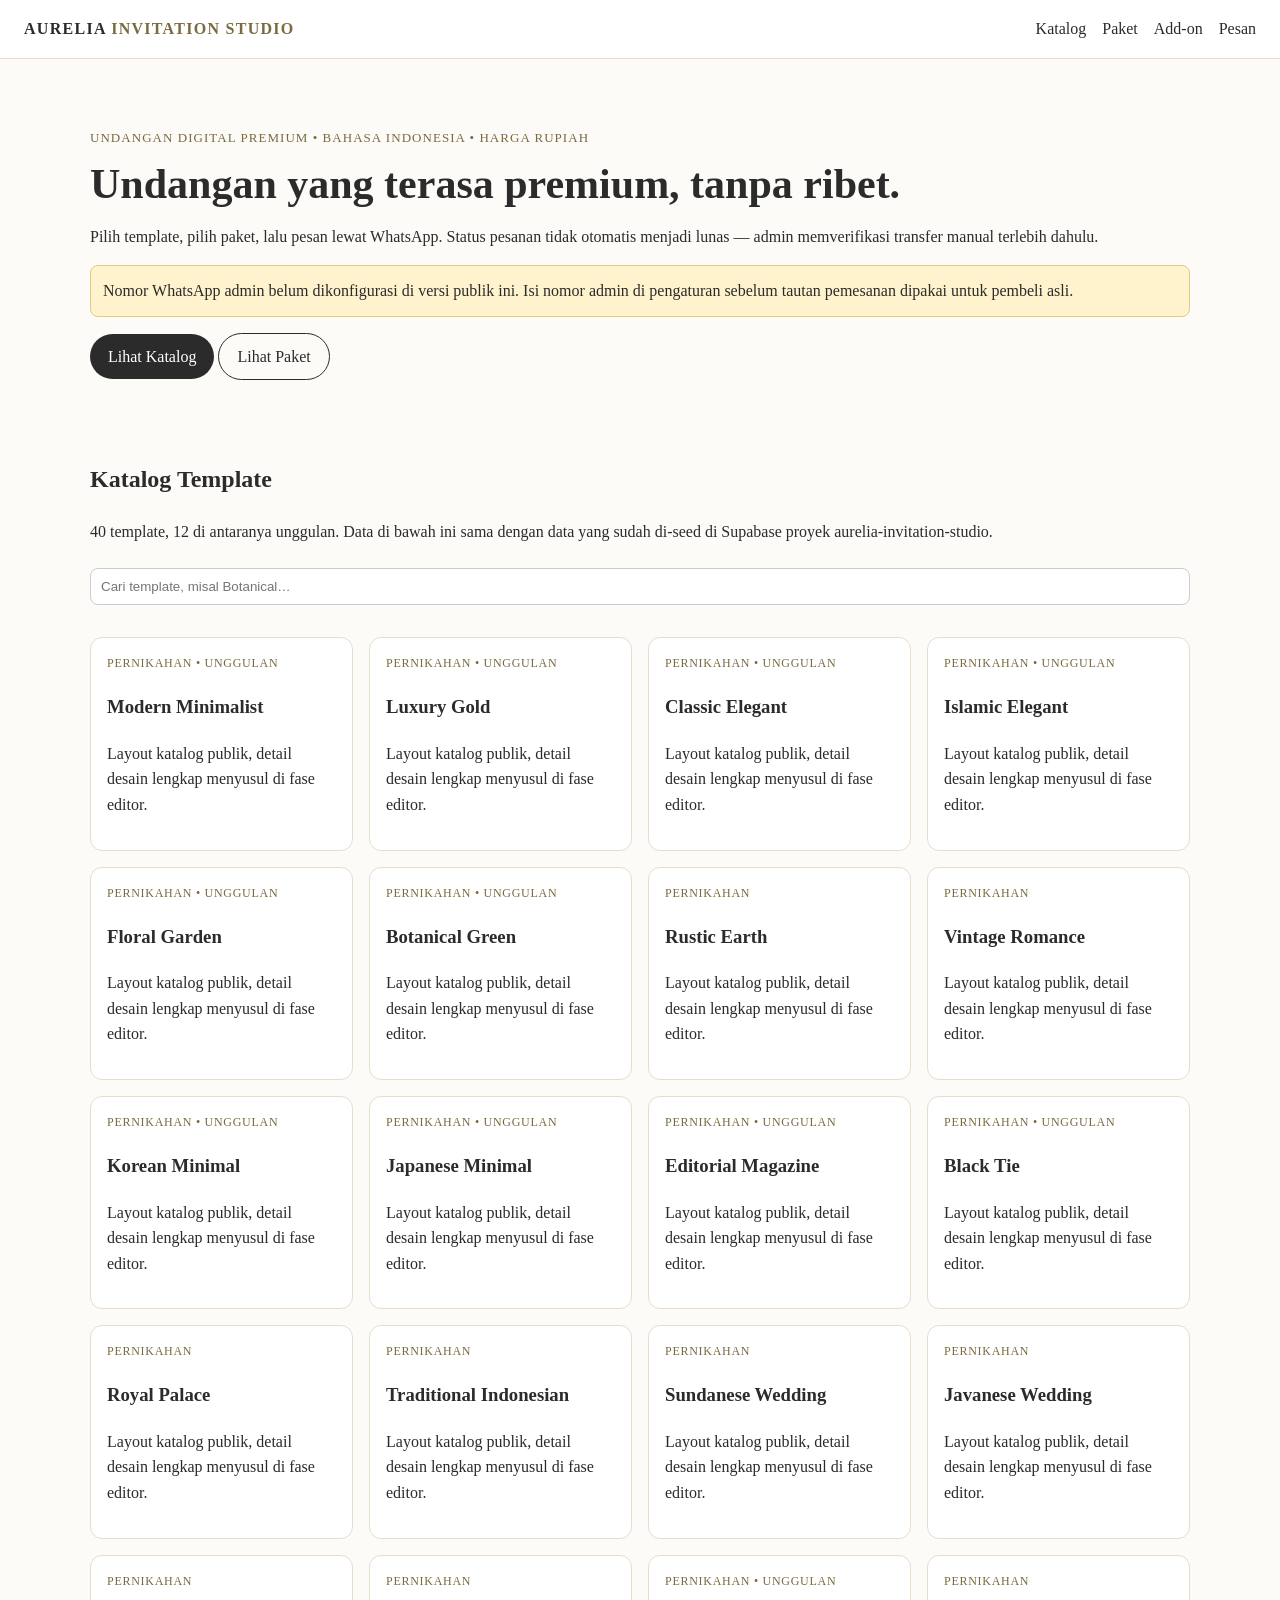
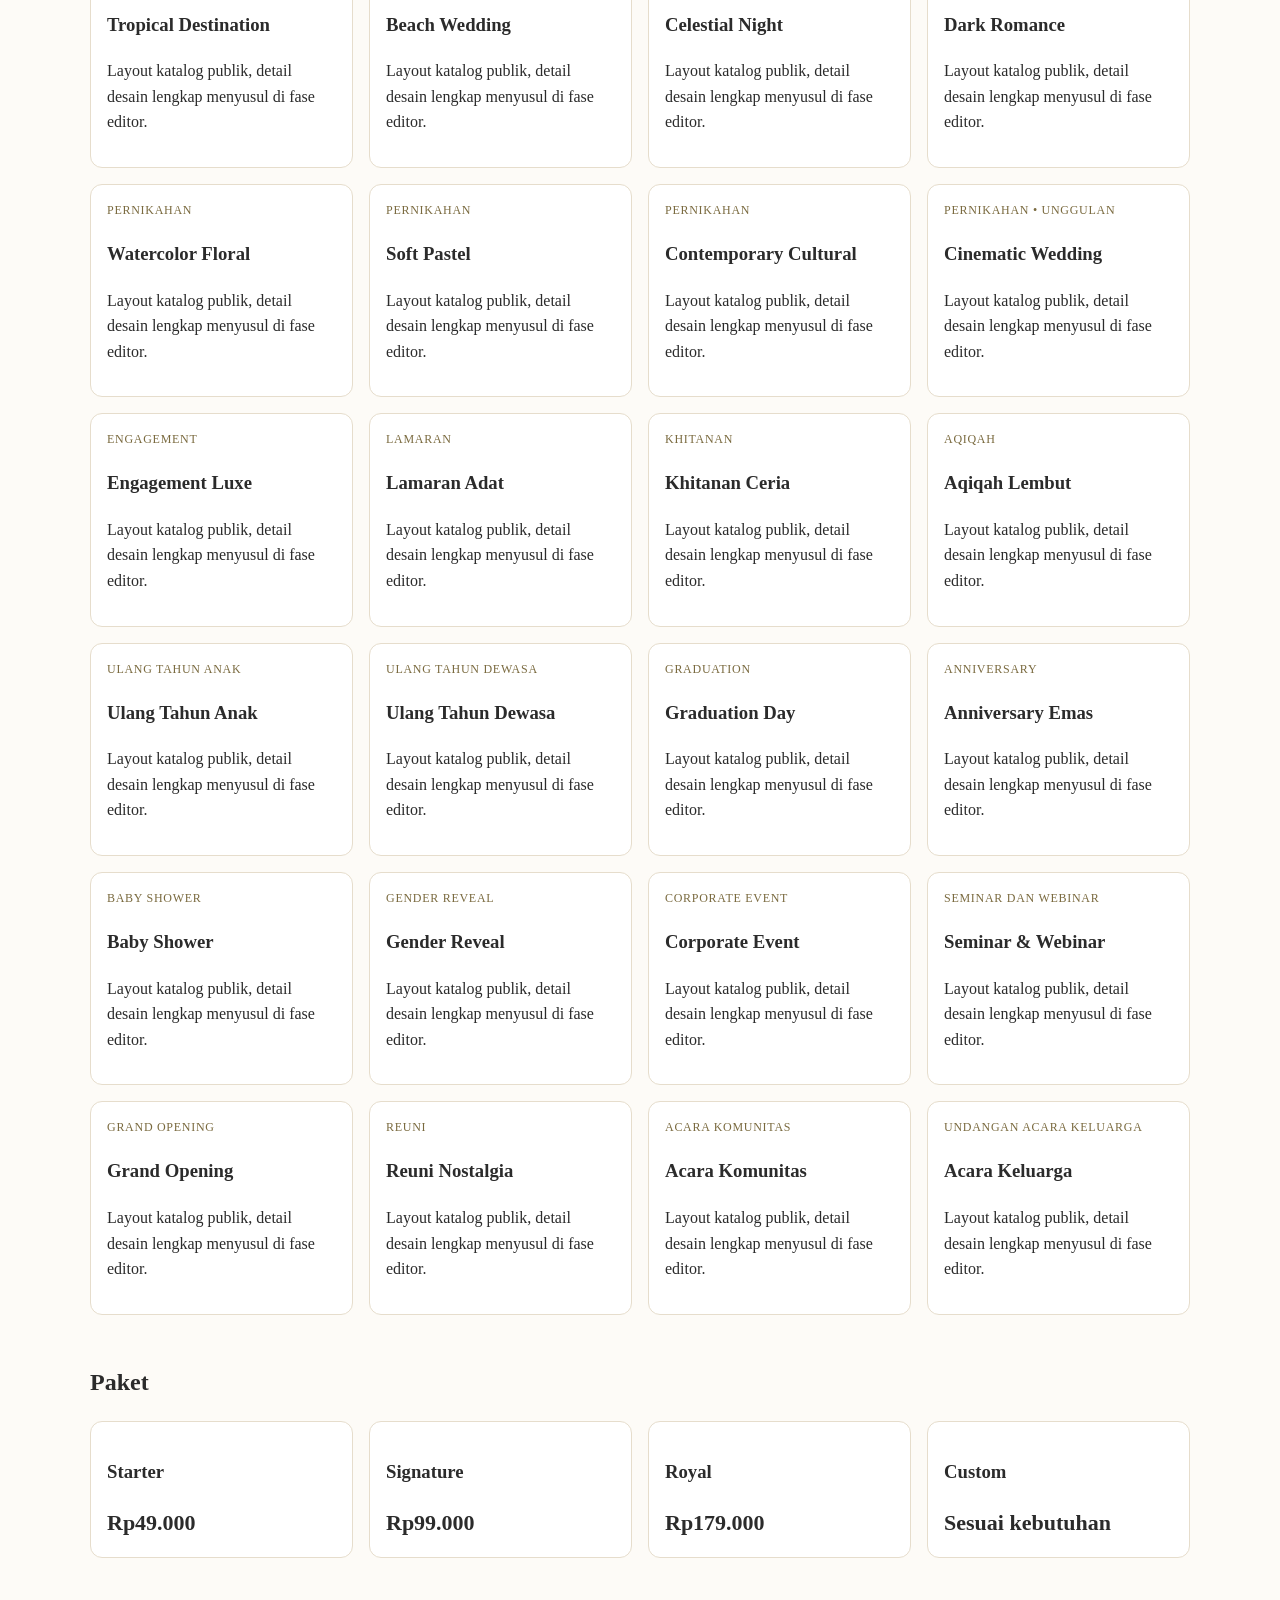
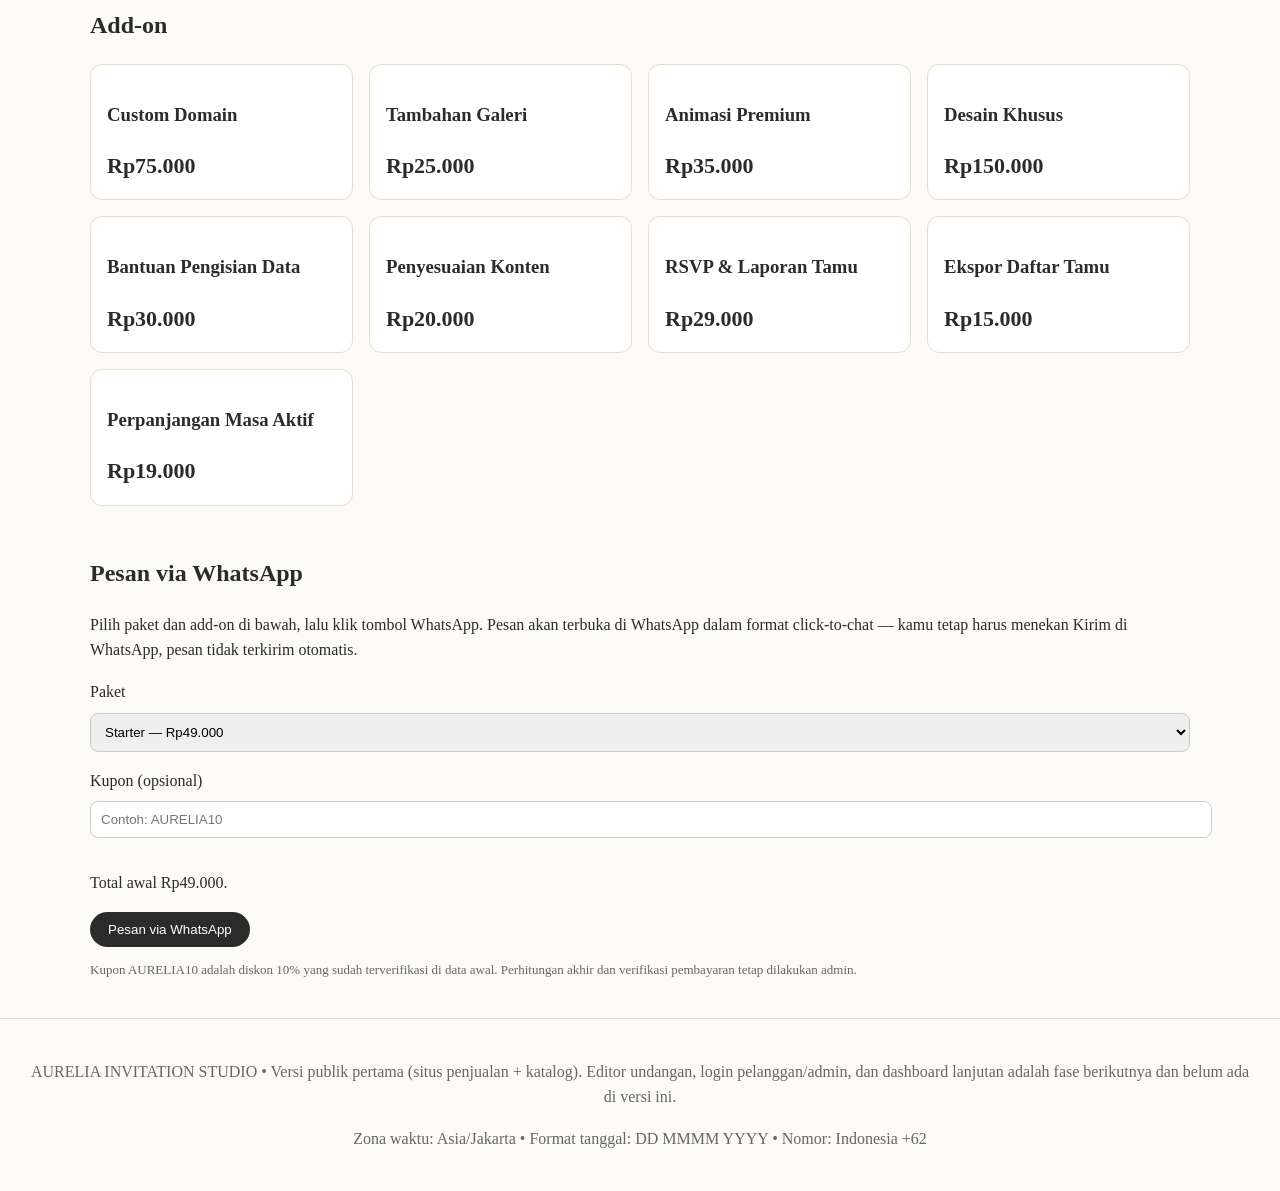
==== index.html @ 6c03f1a8 "Situs publik AURELIA versi pertama" ====
<!doctype html>
<html lang="id">
<head>
<meta charset="utf-8">
<meta name="viewport" content="width=device-width,initial-scale=1">
<title>AURELIA INVITATION STUDIO — Undangan Digital Premium</title>
<meta name="description" content="AURELIA INVITATION STUDIO: katalog template undangan digital premium, paket, add-on, dan pemesanan via WhatsApp.">
<link rel="stylesheet" href="styles.css">
</head>
<body>
<header class="top">
  <div class="brand">AURELIA <span>INVITATION STUDIO</span></div>
  <nav><a href="#katalog">Katalog</a><a href="#paket">Paket</a><a href="#addon">Add-on</a><a href="#pesan">Pesan</a></nav>
</header>
<main>
  <section class="hero">
    <p class="eyebrow">Undangan digital premium • Bahasa Indonesia • Harga Rupiah</p>
    <h1>Undangan yang terasa premium, tanpa ribet.</h1>
    <p>Pilih template, pilih paket, lalu pesan lewat WhatsApp. Status pesanan tidak otomatis menjadi lunas — admin memverifikasi transfer manual terlebih dahulu.</p>
    <p id="wa-note" class="note">Nomor WhatsApp admin belum dikonfigurasi di versi publik ini. Isi nomor admin di pengaturan sebelum tautan pemesanan dipakai untuk pembeli asli.</p>
    <a class="btn" href="#katalog">Lihat Katalog</a>
    <a class="btn secondary" href="#paket">Lihat Paket</a>
  </section>

  <section id="katalog">
    <h2>Katalog Template</h2>
    <p>40 template, 12 di antaranya unggulan. Data di bawah ini sama dengan data yang sudah di-seed di Supabase proyek aurelia-invitation-studio.</p>
    <input id="search" type="search" placeholder="Cari template, misal Botanical…" aria-label="Cari template">
    <div id="templates" class="grid"></div>
  </section>

  <section id="paket">
    <h2>Paket</h2>
    <div id="packages" class="grid"></div>
  </section>

  <section id="addon">
    <h2>Add-on</h2>
    <div id="addons" class="grid"></div>
  </section>

  <section id="pesan">
    <h2>Pesan via WhatsApp</h2>
    <p>Pilih paket dan add-on di bawah, lalu klik tombol WhatsApp. Pesan akan terbuka di WhatsApp dalam format click-to-chat — kamu tetap harus menekan Kirim di WhatsApp, pesan tidak terkirim otomatis.</p>
    <label>Paket
      <select id="order-package"></select>
    </label>
    <label>Kupon (opsional)
      <input id="order-coupon" type="text" placeholder="Contoh: AURELIA10">
    </label>
    <p id="order-total"></p>
    <button id="order-btn" class="btn" type="button">Pesan via WhatsApp</button>
    <p class="small">Kupon AURELIA10 adalah diskon 10% yang sudah terverifikasi di data awal. Perhitungan akhir dan verifikasi pembayaran tetap dilakukan admin.</p>
  </section>
</main>
<footer>
  <p>AURELIA INVITATION STUDIO • Versi publik pertama (situs penjualan + katalog). Editor undangan, login pelanggan/admin, dan dashboard lanjutan adalah fase berikutnya dan belum ada di versi ini.</p>
  <p>Zona waktu: Asia/Jakarta • Format tanggal: DD MMMM YYYY • Nomor: Indonesia +62</p>
</footer>
<script src="app.js"></script>
</body>
</html>
---- styles.css ----
body{font-family:Georgia,serif;background:#fdfbf7;color:#2b2b2b;margin:0;line-height:1.6}
.top{display:flex;justify-content:space-between;align-items:center;padding:16px 24px;border-bottom:1px solid #e6ddcc;background:#fff}
.brand{font-weight:bold;letter-spacing:.08em}.brand span{color:#7a6a3f}
nav a{margin-left:16px;color:#2b2b2b;text-decoration:none}
main{max-width:1100px;margin:0 auto;padding:24px}
.hero{padding:32px 0}.eyebrow{color:#7a6a3f;text-transform:uppercase;letter-spacing:.08em;font-size:13px}
h1{font-size:42px;line-height:1.1;margin:8px 0}h2{margin-top:48px}
.btn{display:inline-block;background:#2b2b2b;color:#fff;padding:10px 18px;border-radius:999px;text-decoration:none;border:0;cursor:pointer}
.btn.secondary{background:transparent;color:#2b2b2b;border:1px solid #2b2b2b}
.note{background:#fff3cd;border:1px solid #e6c87a;padding:12px;border-radius:8px}
.grid{display:grid;grid-template-columns:repeat(auto-fill,minmax(240px,1fr));gap:16px;margin-top:16px}
.card{background:#fff;border:1px solid #e6ddcc;border-radius:12px;padding:16px}
.card .tag{font-size:12px;color:#7a6a3f;text-transform:uppercase;letter-spacing:.06em}
.price{font-size:22px;font-weight:bold}input,select{width:100%;padding:10px;margin:8px 0 16px;border:1px solid #ccc;border-radius:8px}
.small{font-size:13px;color:#666}footer{border-top:1px solid #e6ddcc;padding:24px;text-align:center;color:#666}
@media(max-width:600px){h1{font-size:32px}.top{flex-direction:column;gap:8px}}
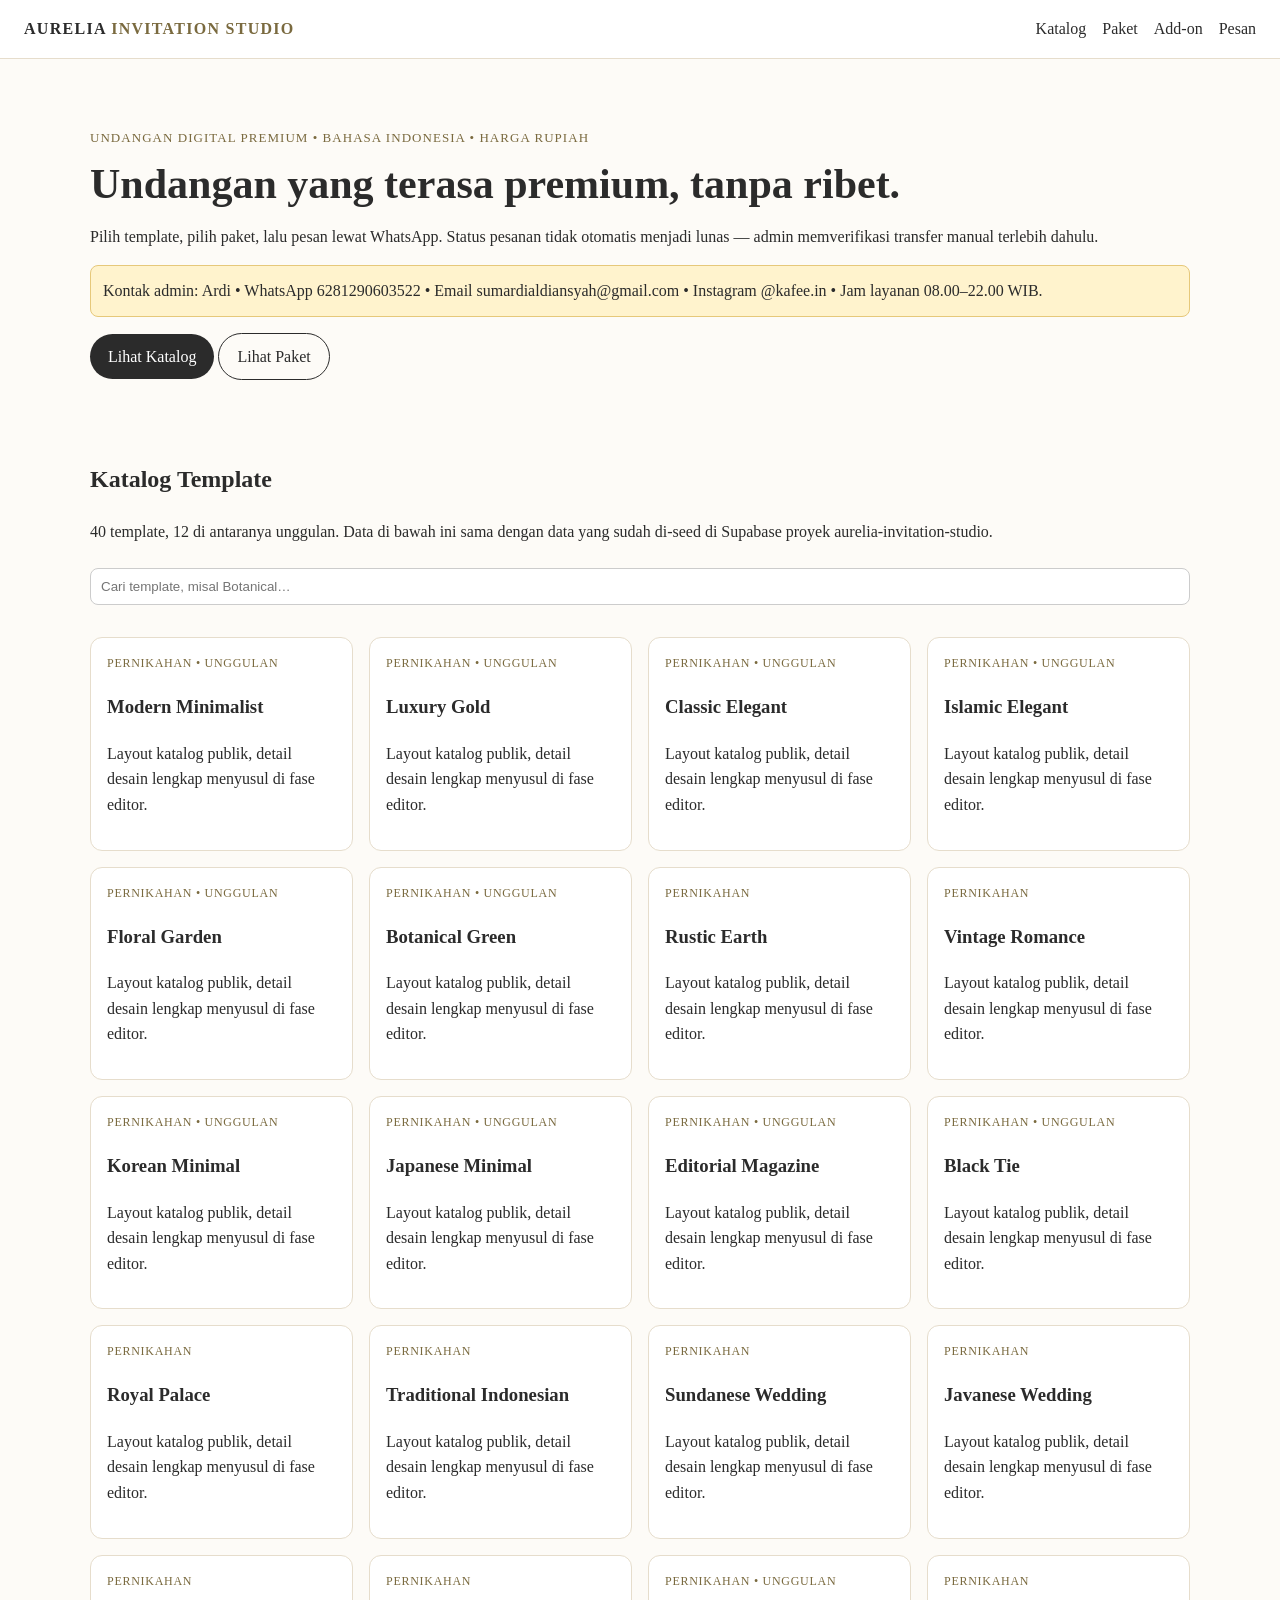
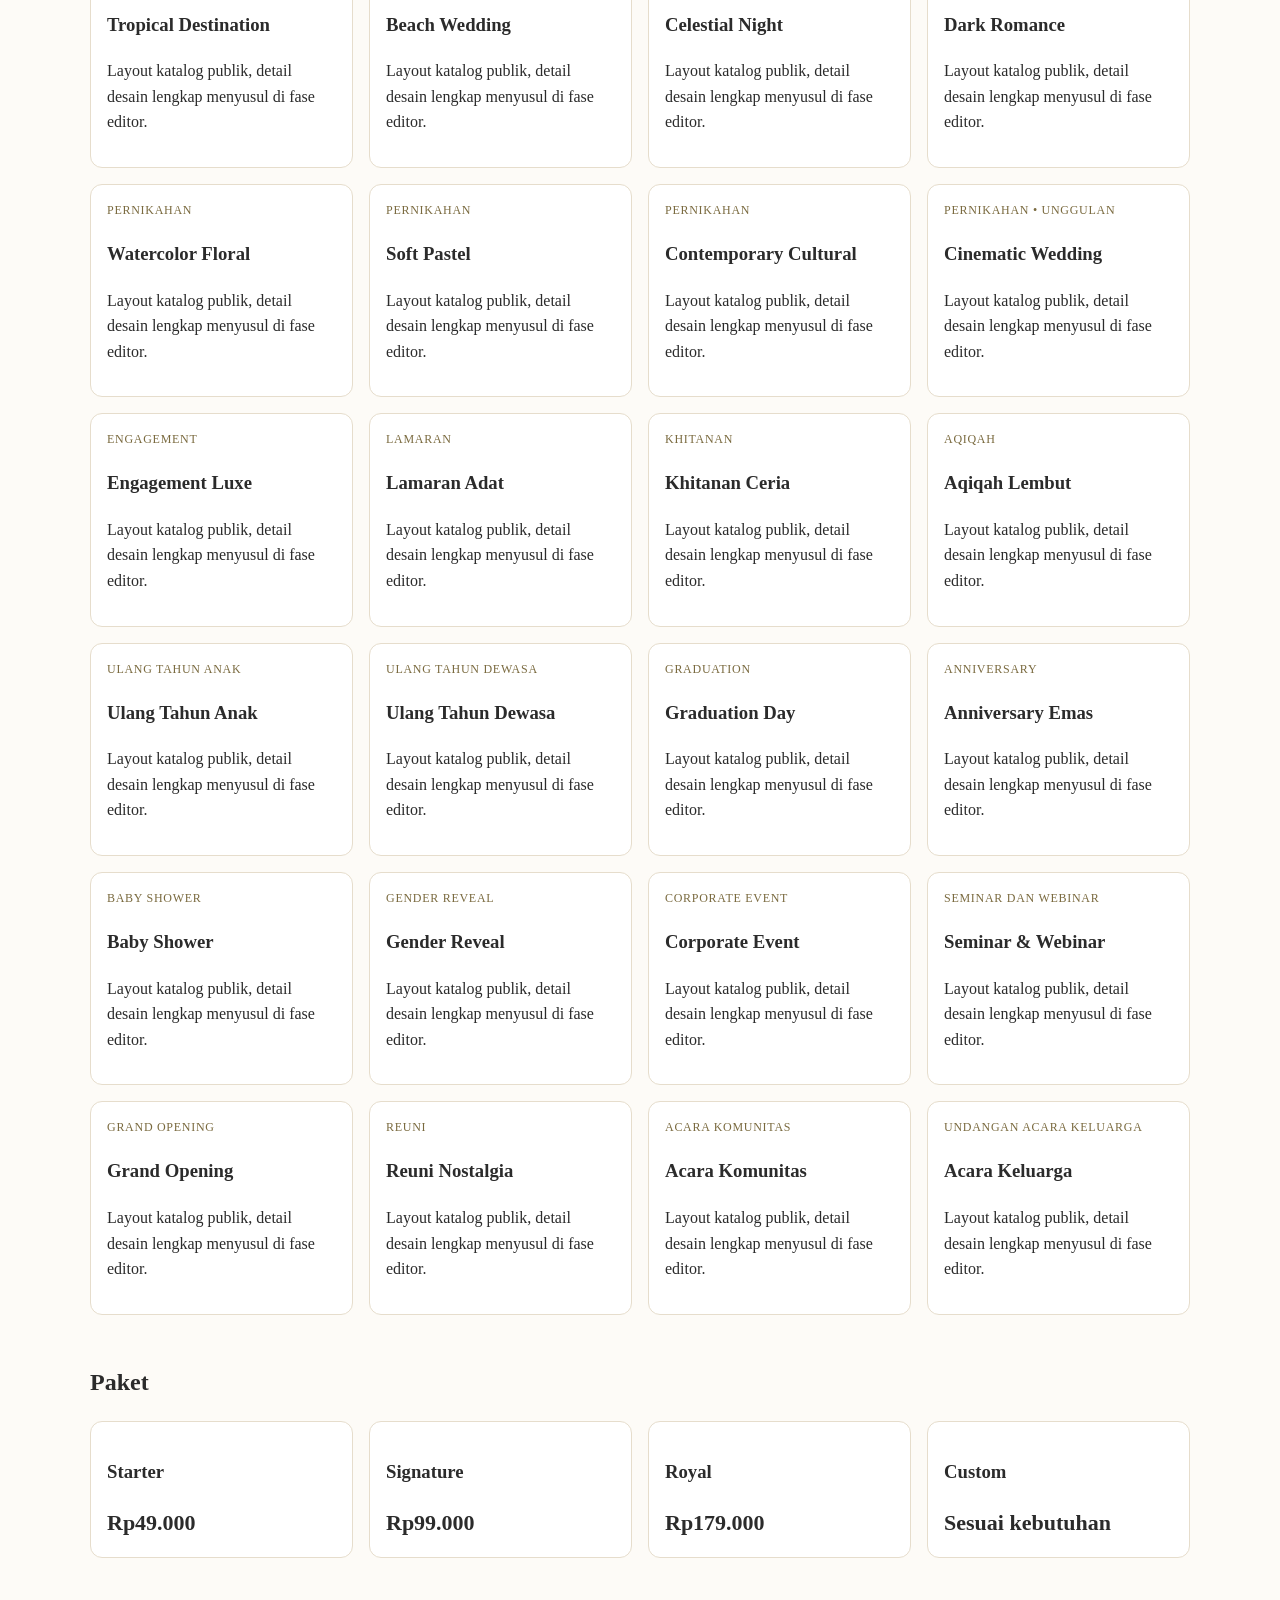
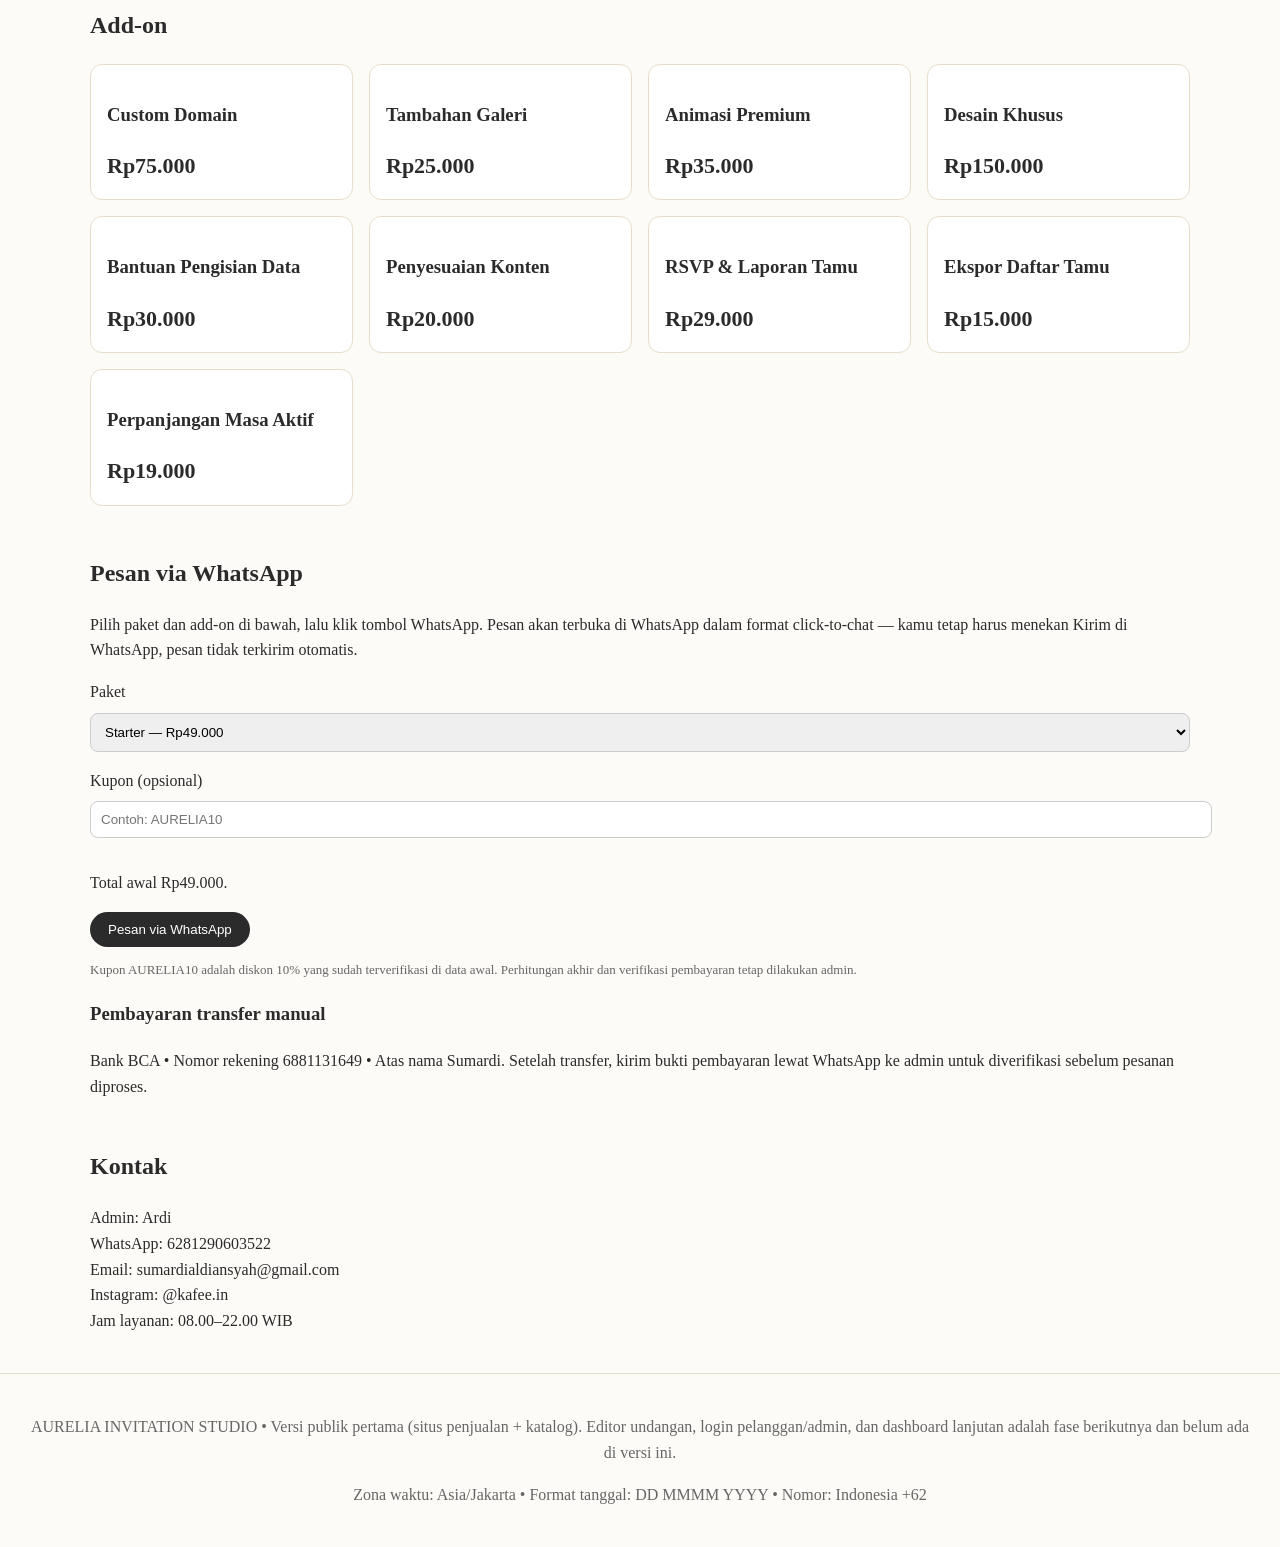
==== commit 2bb7bc46: "Update data kontak admin dan pembayaran transfer manual" ====
--- a/index.html
+++ b/index.html
@@ -17,7 +17,7 @@
     <p class="eyebrow">Undangan digital premium • Bahasa Indonesia • Harga Rupiah</p>
     <h1>Undangan yang terasa premium, tanpa ribet.</h1>
     <p>Pilih template, pilih paket, lalu pesan lewat WhatsApp. Status pesanan tidak otomatis menjadi lunas — admin memverifikasi transfer manual terlebih dahulu.</p>
-    <p id="wa-note" class="note">Nomor WhatsApp admin belum dikonfigurasi di versi publik ini. Isi nomor admin di pengaturan sebelum tautan pemesanan dipakai untuk pembeli asli.</p>
+    <p id="wa-note" class="note">Kontak admin: Ardi • WhatsApp 6281290603522 • Email sumardialdiansyah@gmail.com • Instagram @kafee.in • Jam layanan 08.00–22.00 WIB.</p>
     <a class="btn" href="#katalog">Lihat Katalog</a>
     <a class="btn secondary" href="#paket">Lihat Paket</a>
   </section>
@@ -51,6 +51,17 @@
     <p id="order-total"></p>
     <button id="order-btn" class="btn" type="button">Pesan via WhatsApp</button>
     <p class="small">Kupon AURELIA10 adalah diskon 10% yang sudah terverifikasi di data awal. Perhitungan akhir dan verifikasi pembayaran tetap dilakukan admin.</p>
+    <h3>Pembayaran transfer manual</h3>
+    <p>Bank BCA • Nomor rekening 6881131649 • Atas nama Sumardi. Setelah transfer, kirim bukti pembayaran lewat WhatsApp ke admin untuk diverifikasi sebelum pesanan diproses.</p>
+  </section>
+
+  <section id="kontak">
+    <h2>Kontak</h2>
+    <p>Admin: Ardi<br>
+    WhatsApp: 6281290603522<br>
+    Email: sumardialdiansyah@gmail.com<br>
+    Instagram: @kafee.in<br>
+    Jam layanan: 08.00–22.00 WIB</p>
   </section>
 </main>
 <footer>
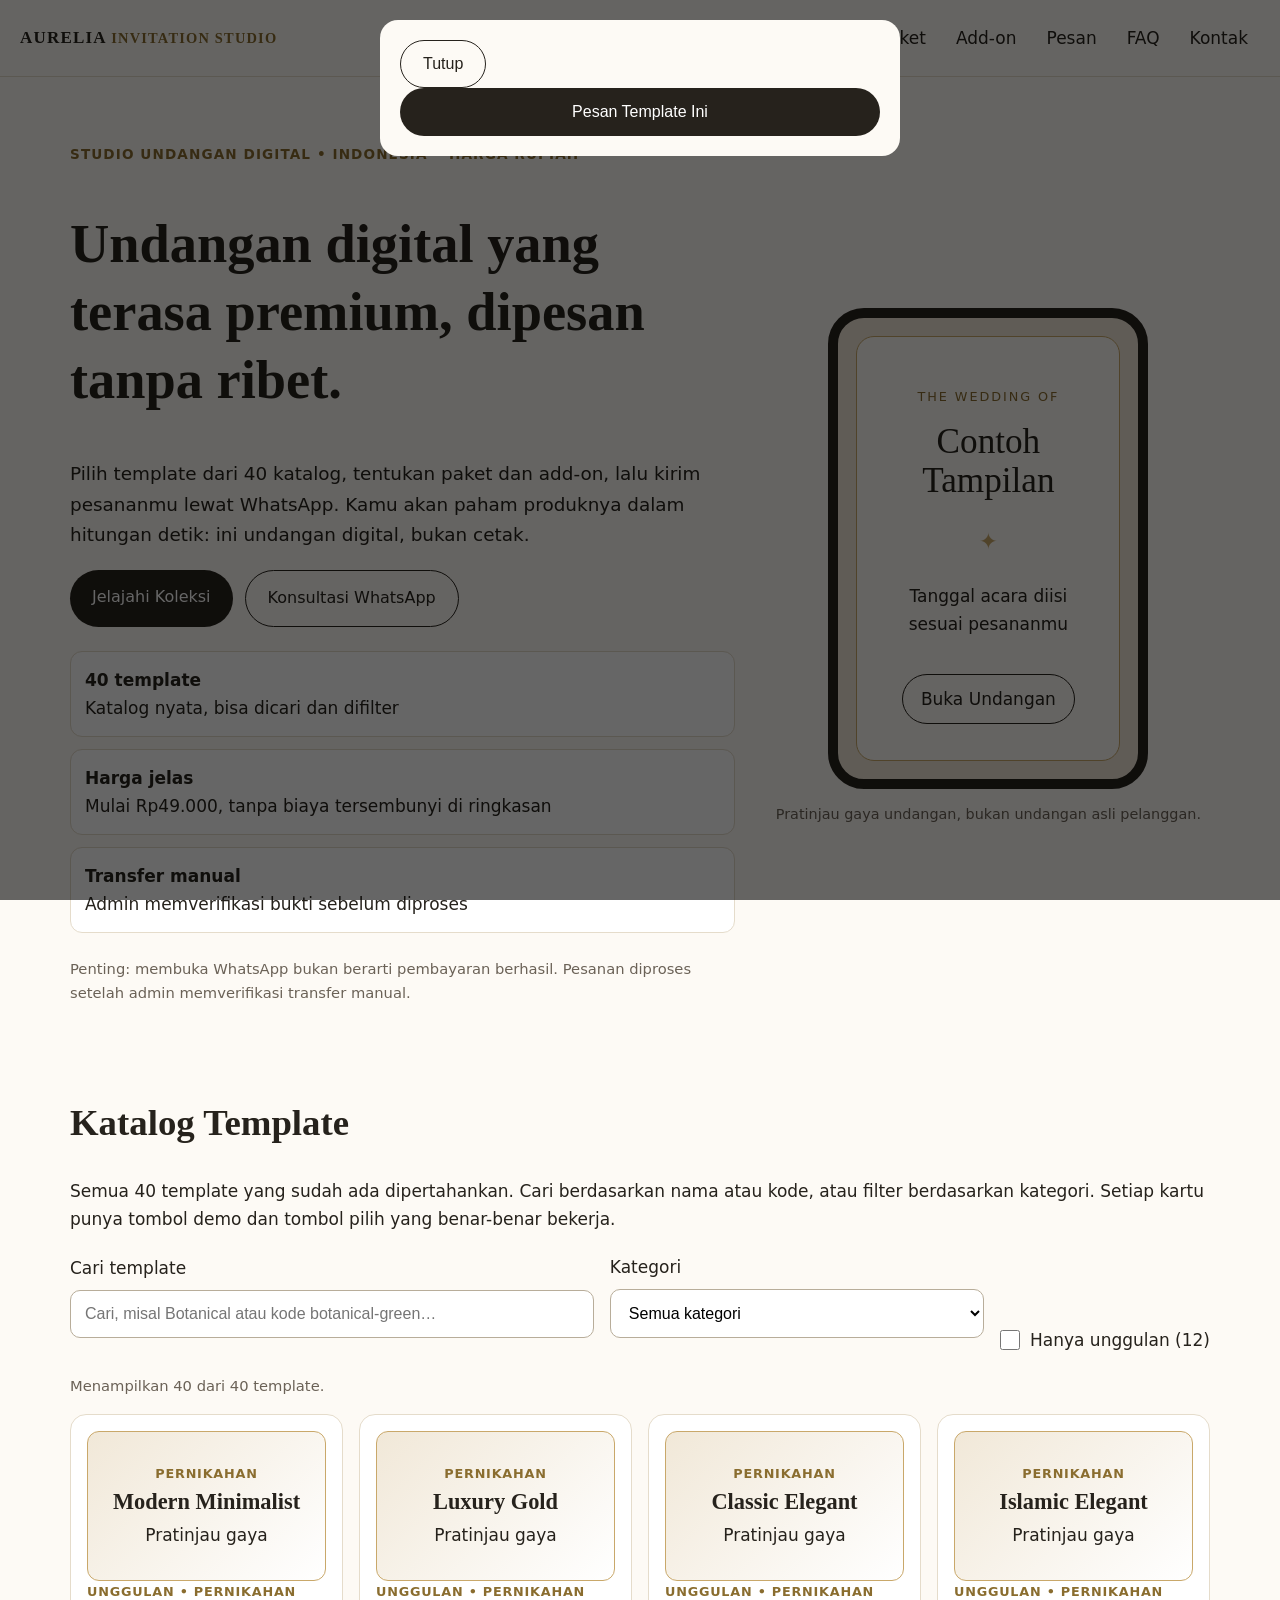
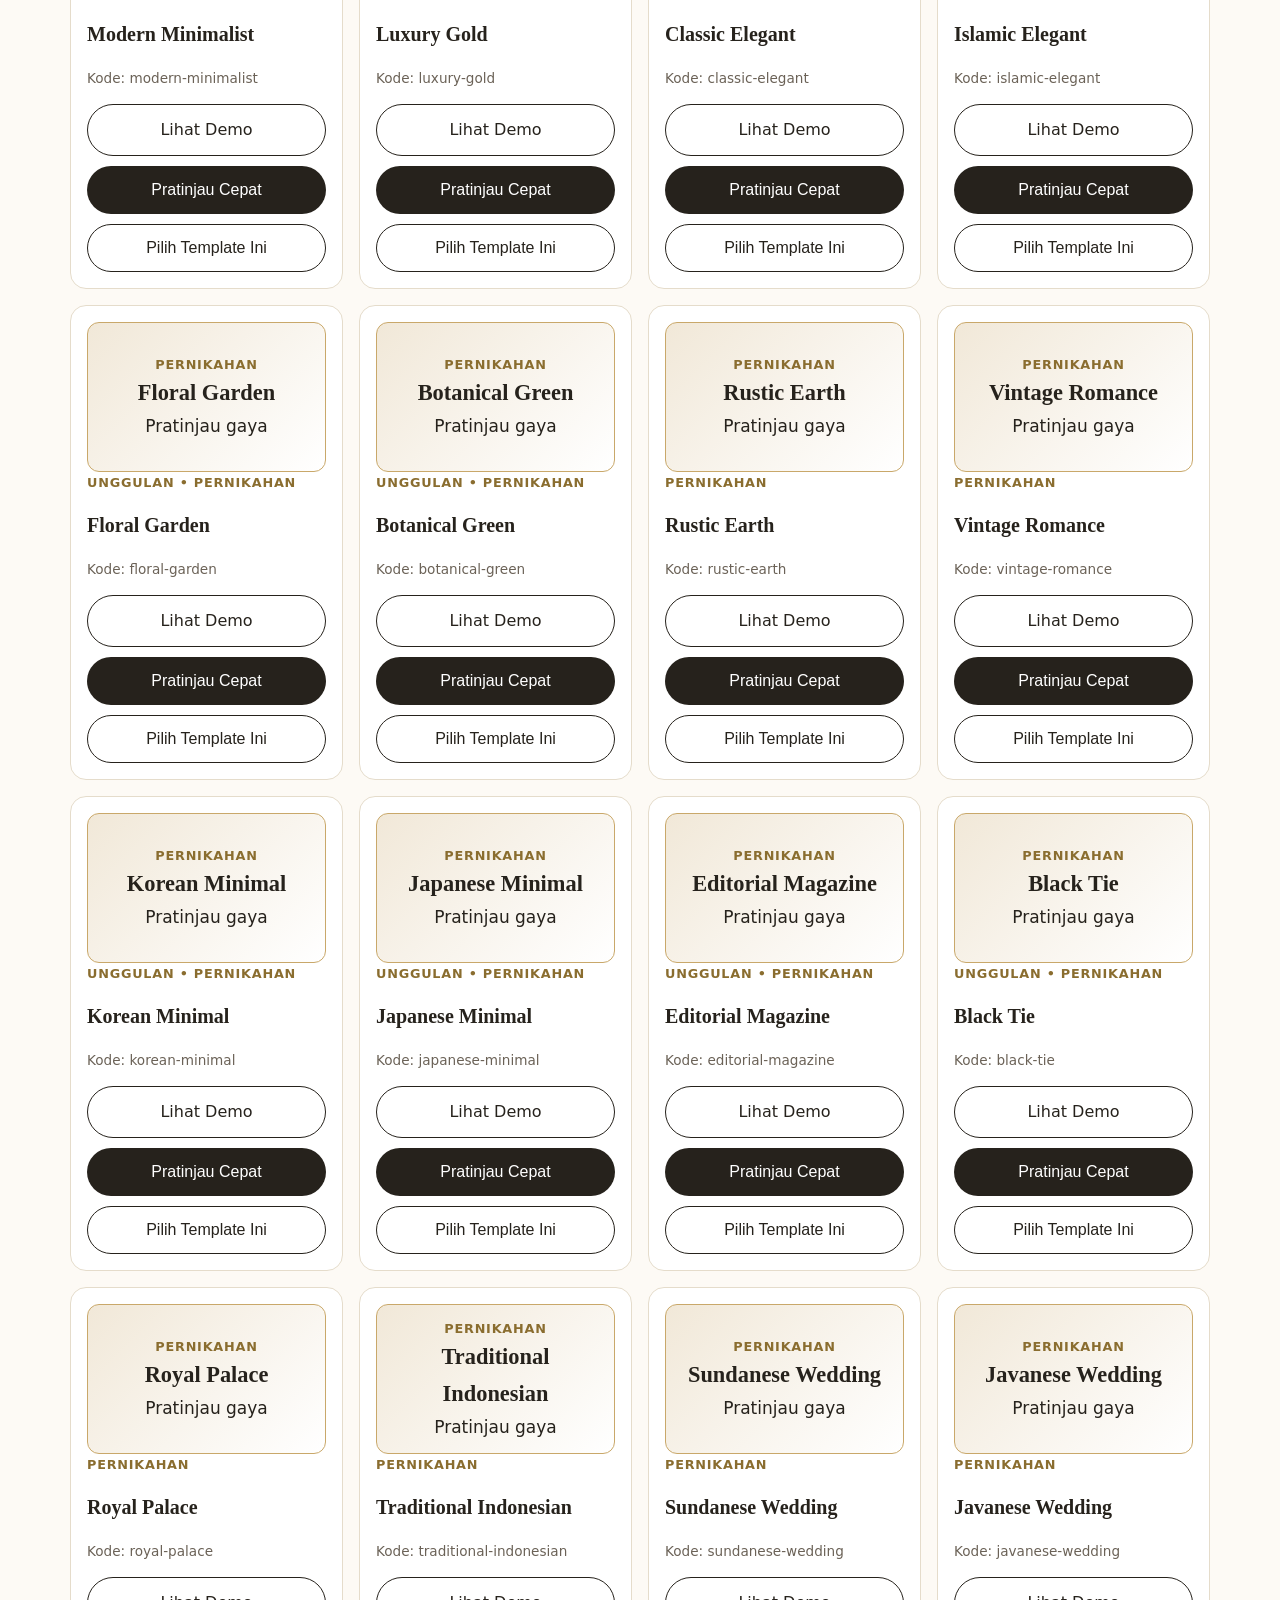
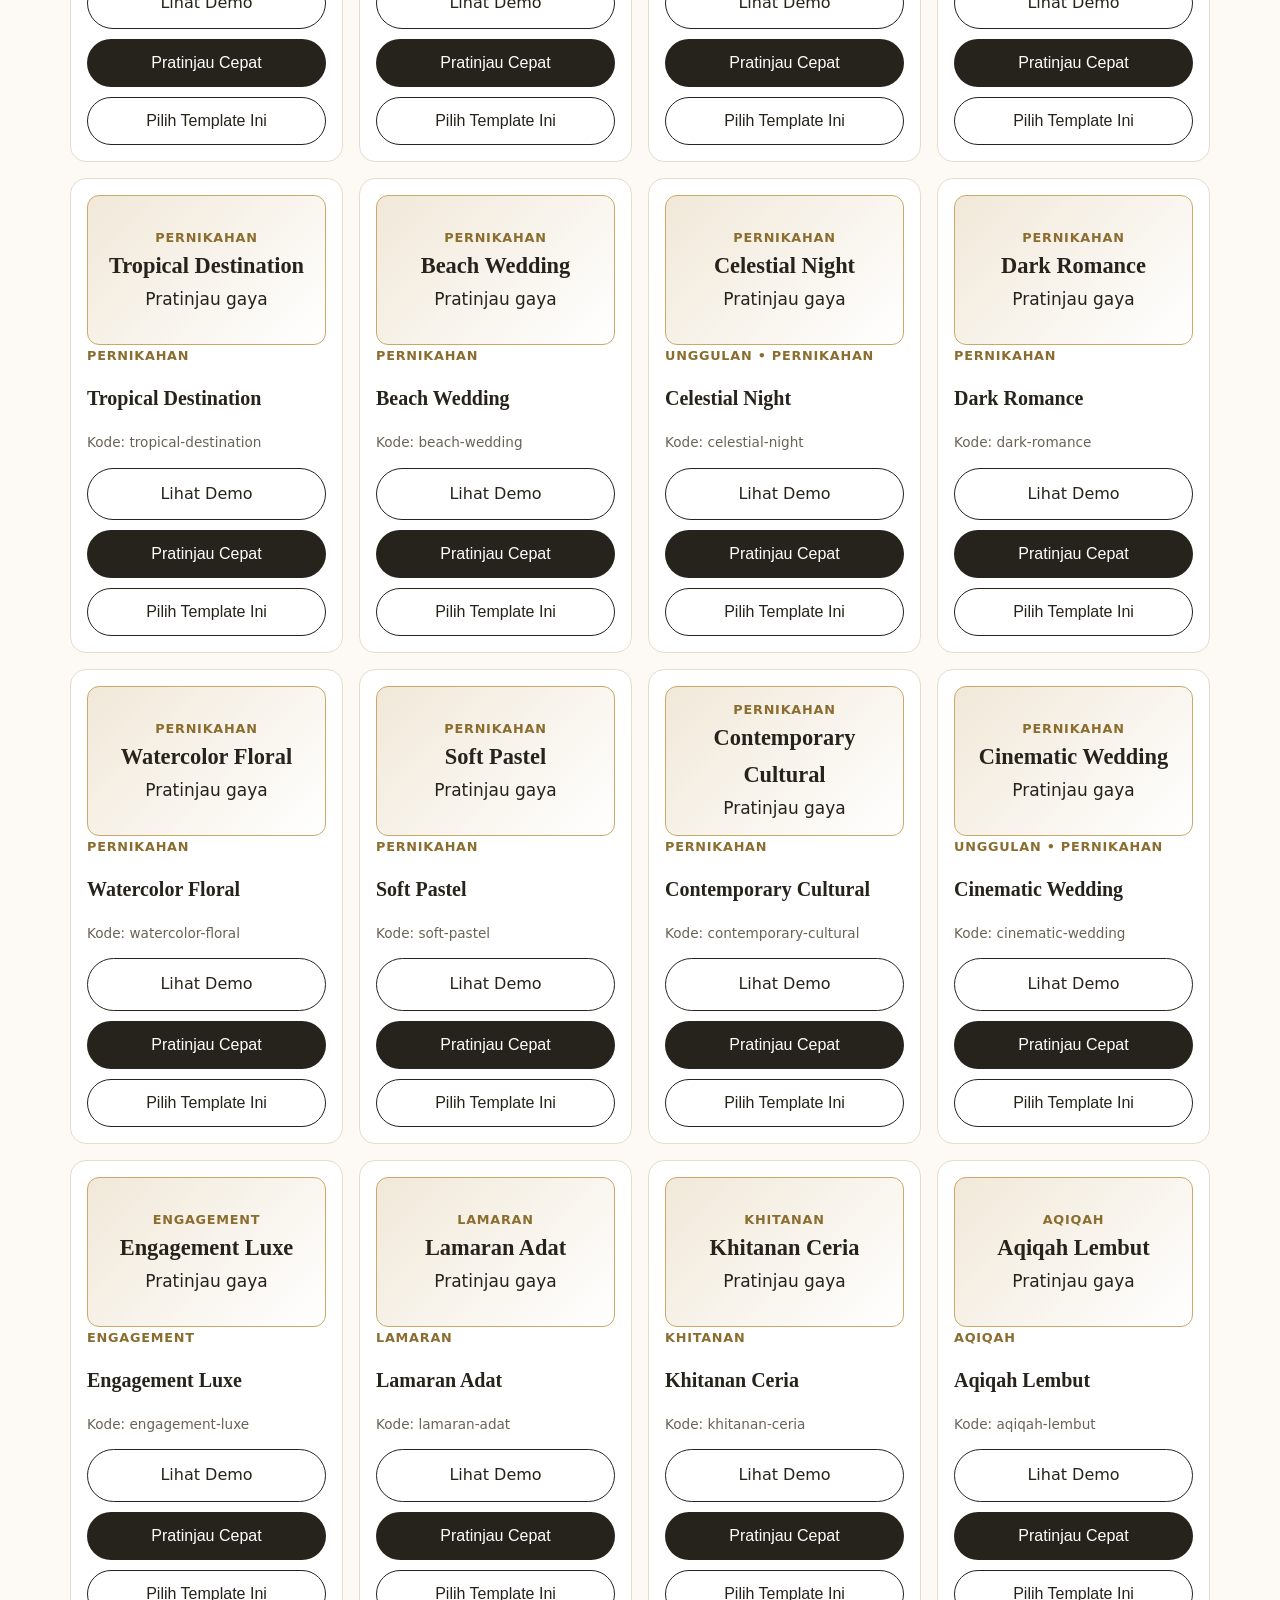
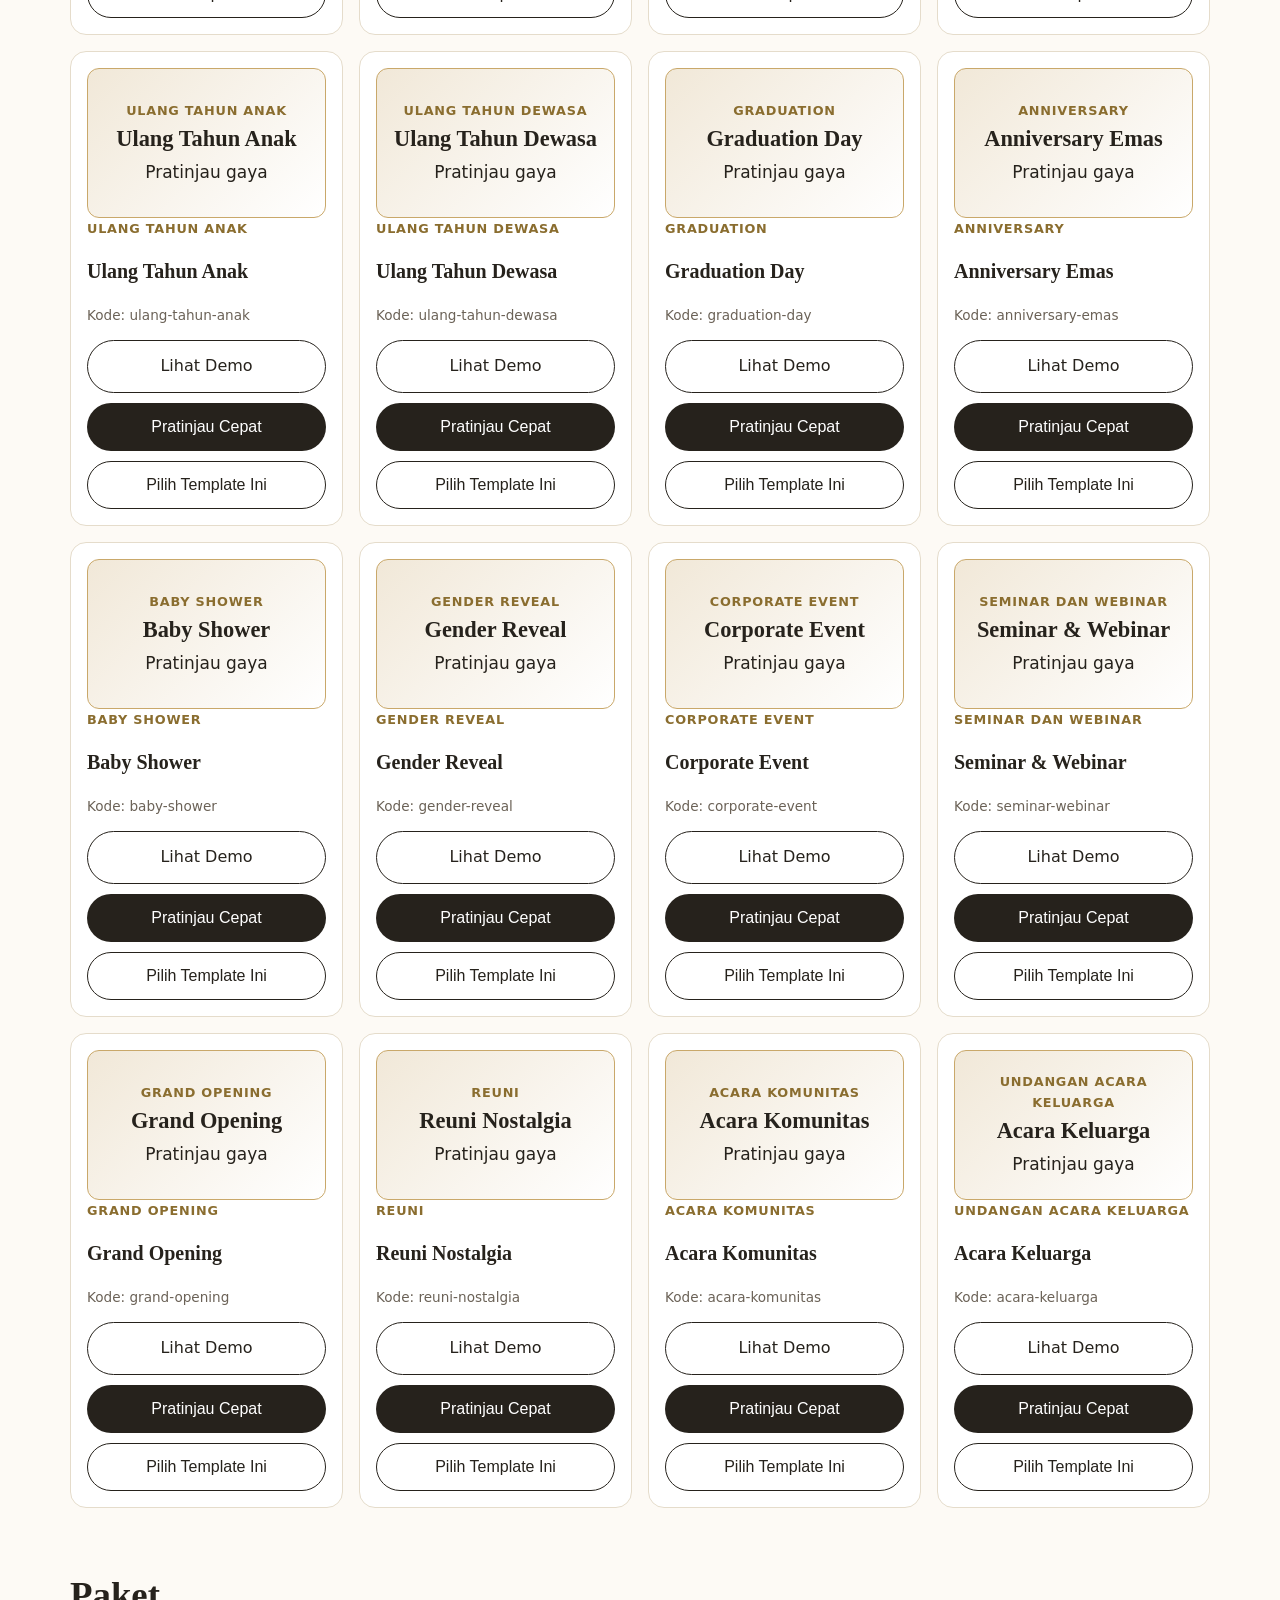
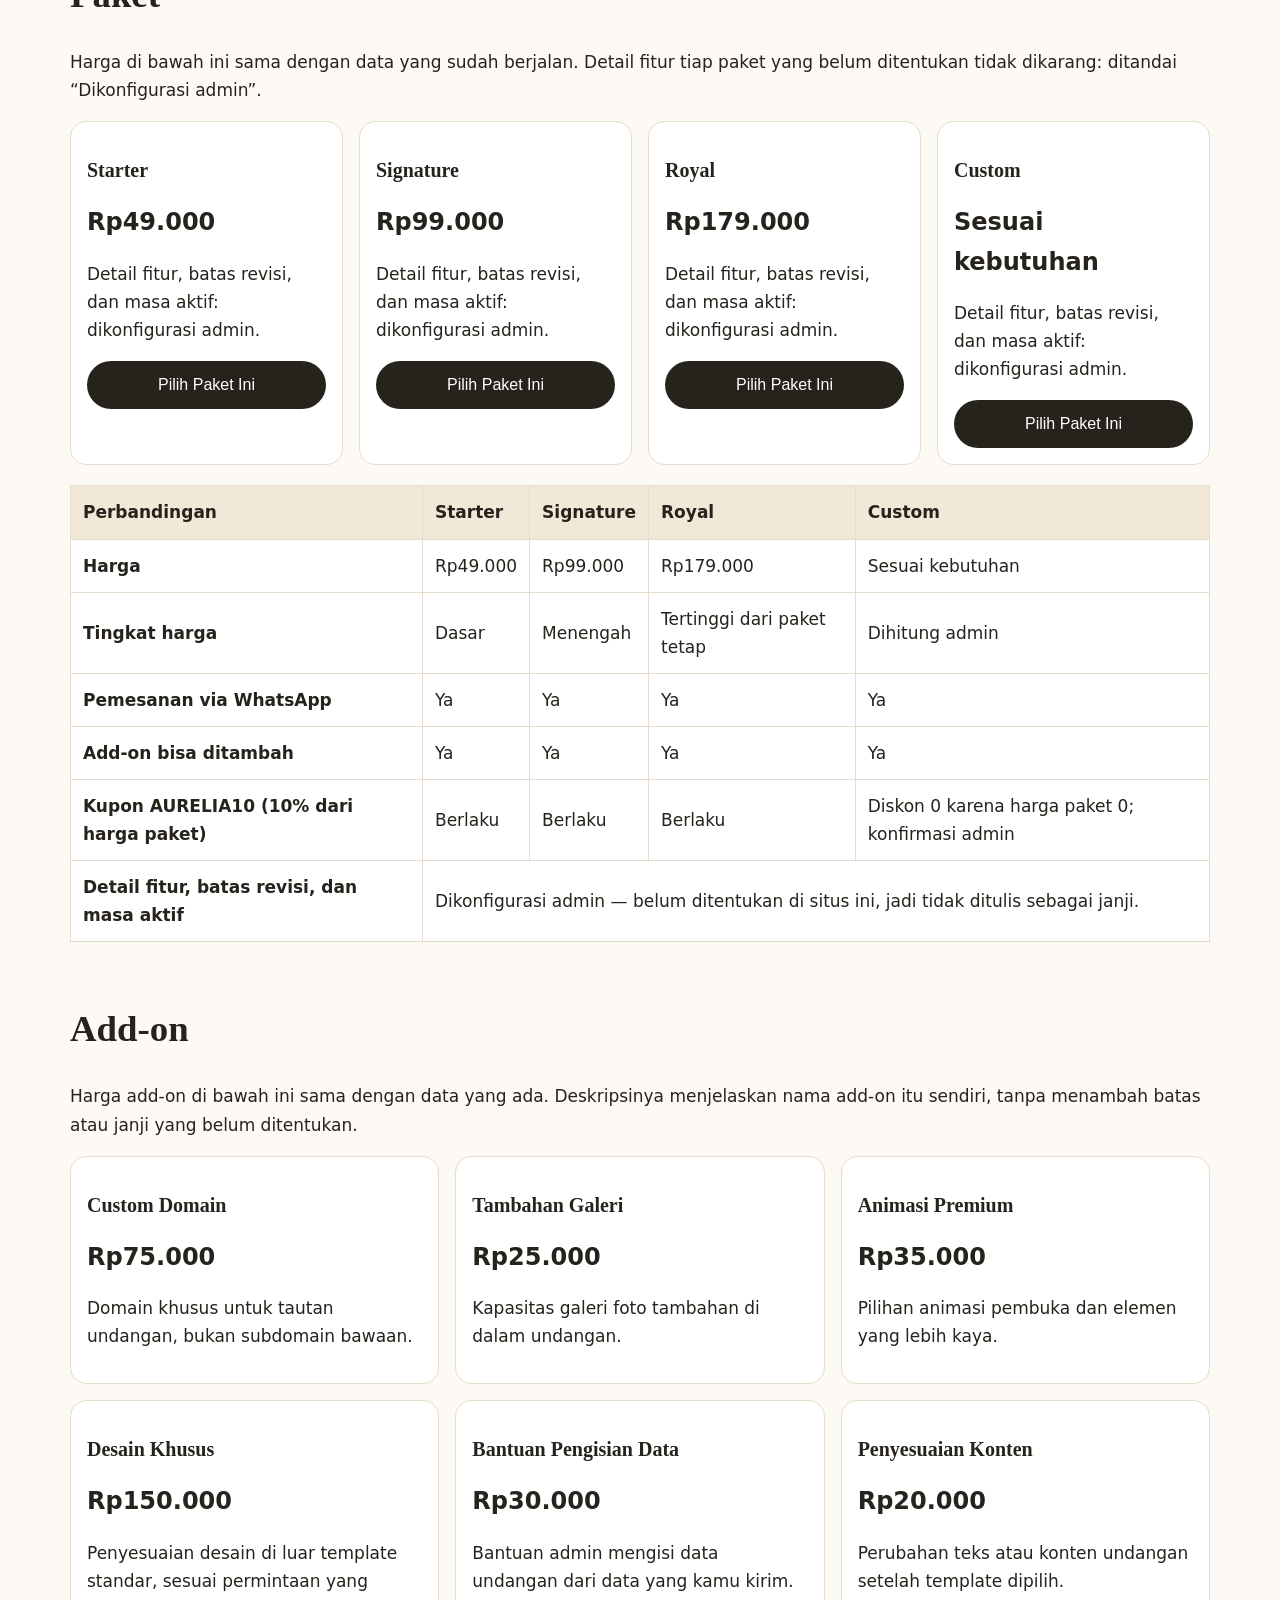
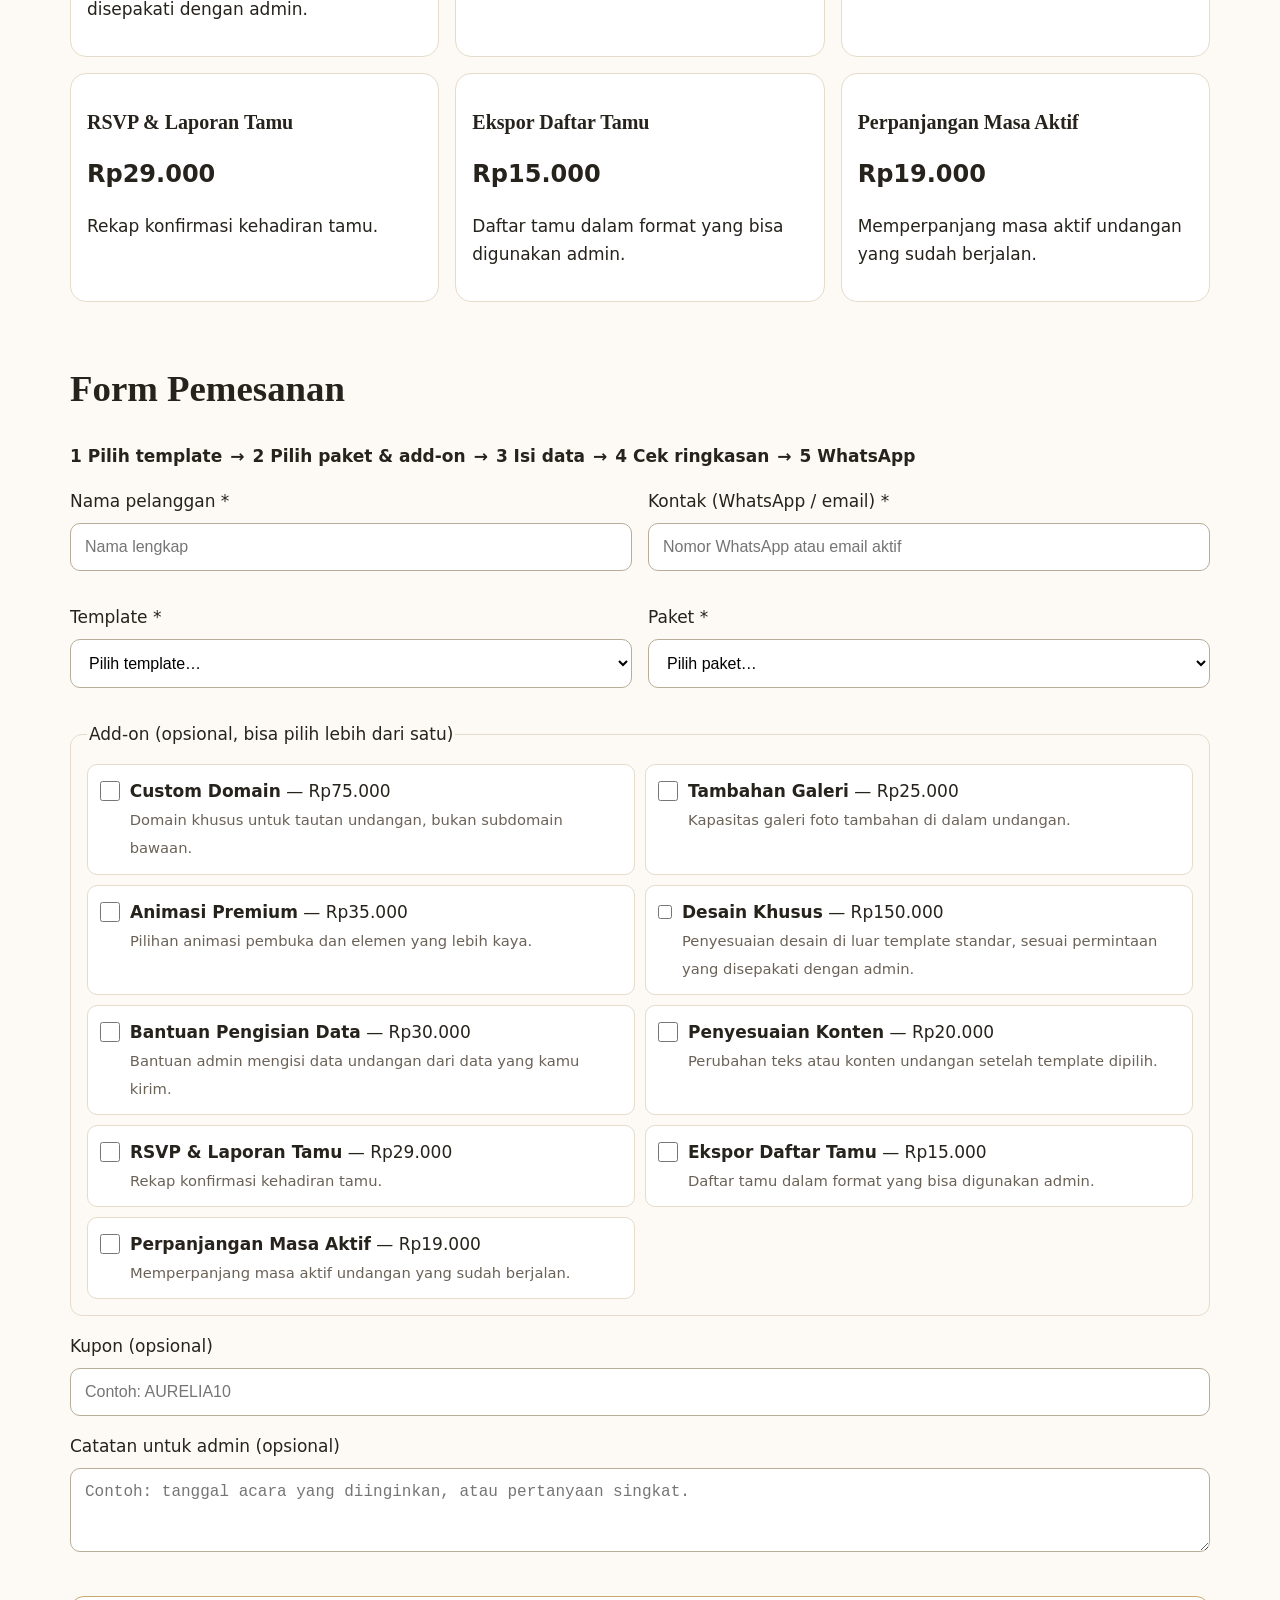
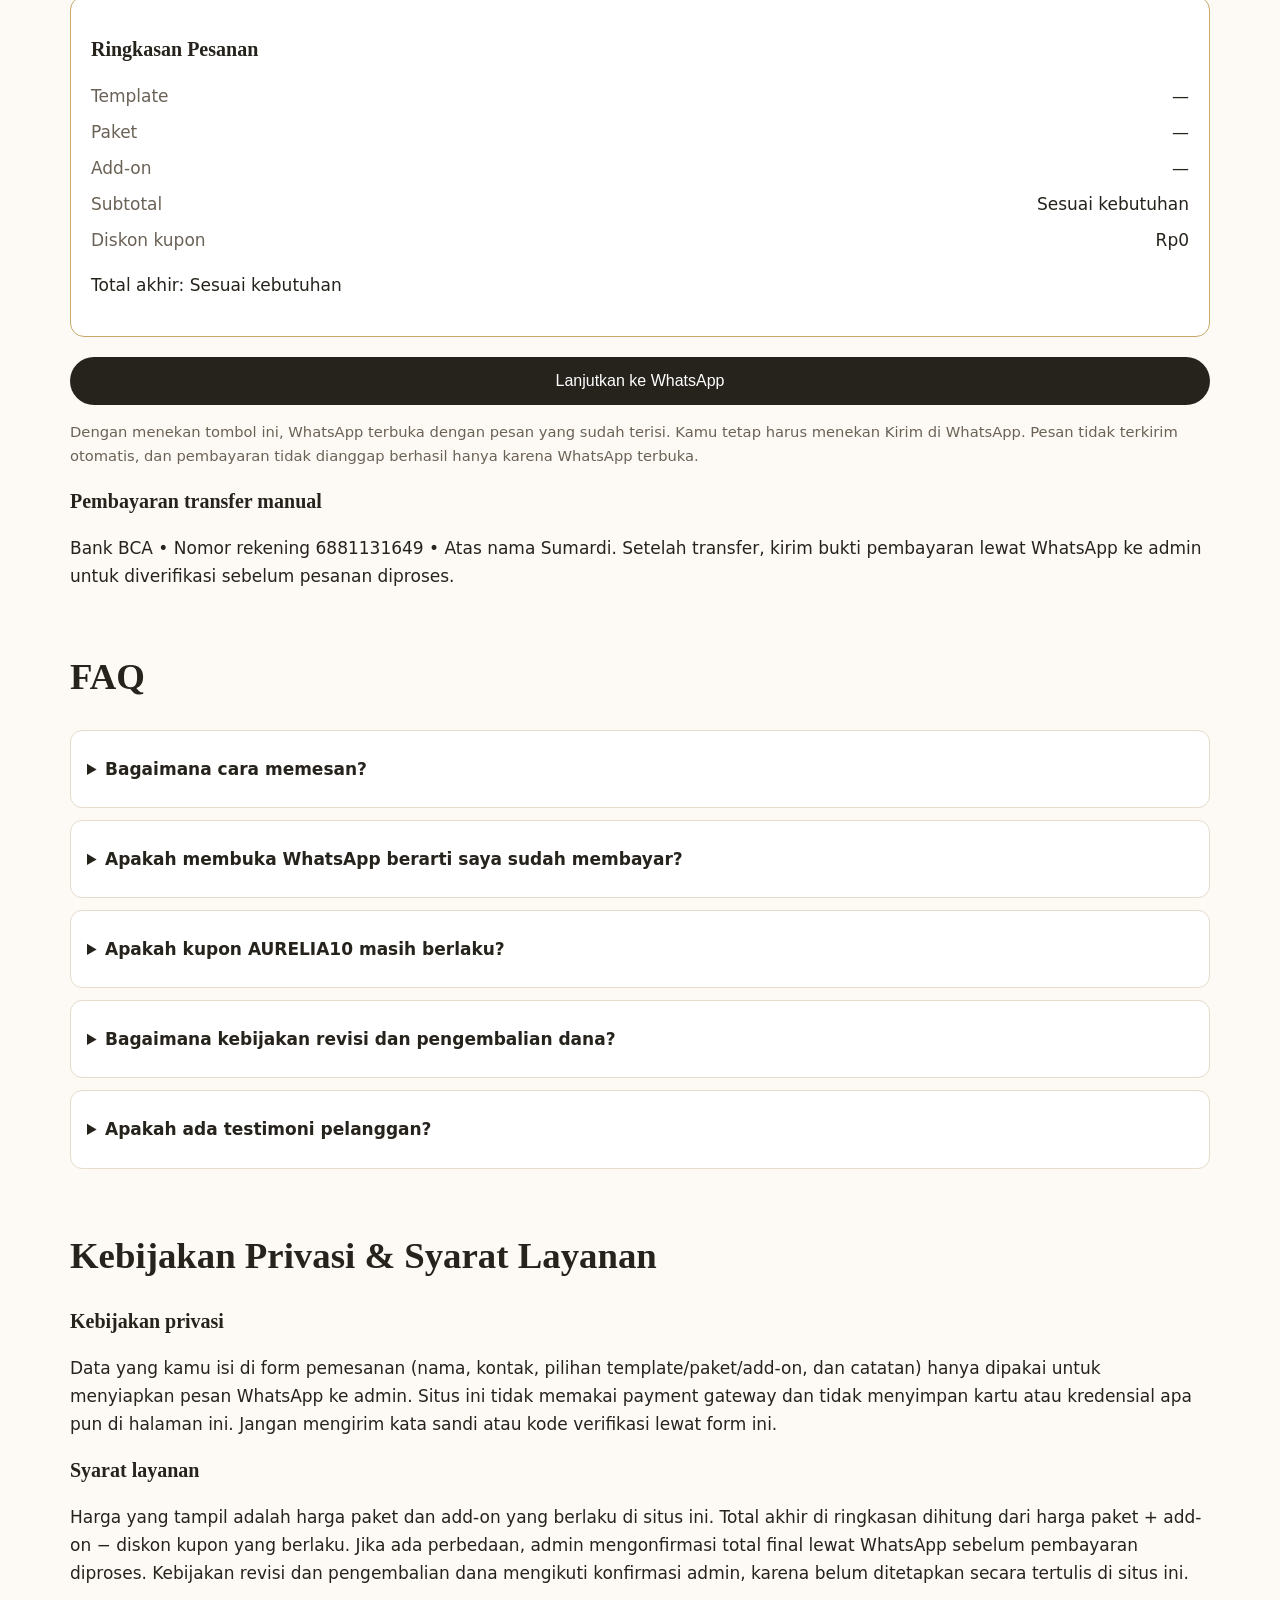
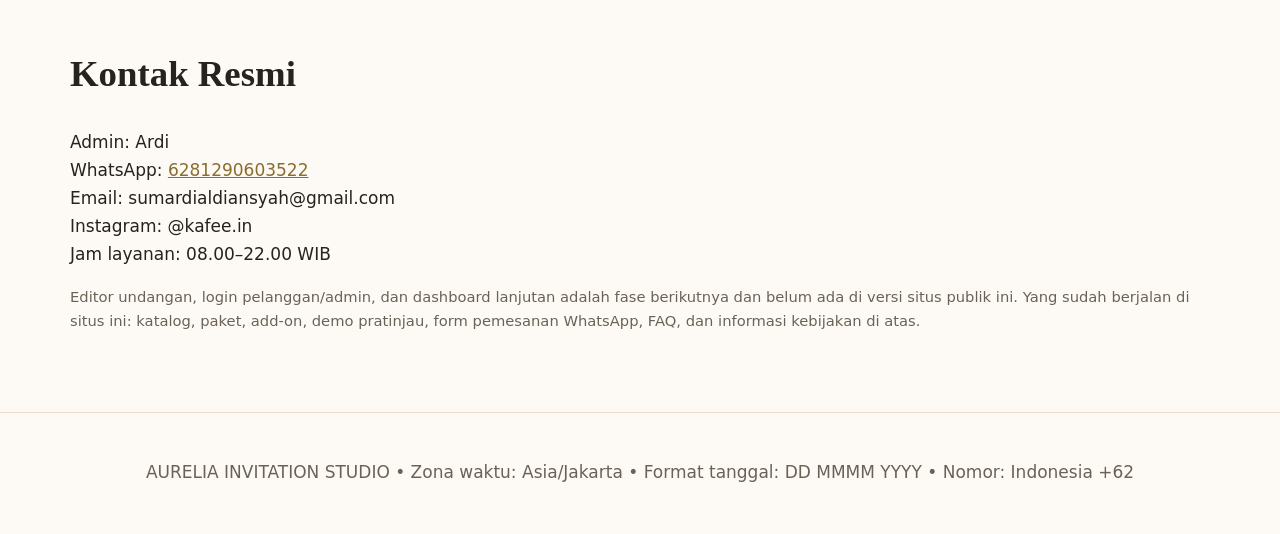
==== commit 2628fe5a: "Redesign situs publik AURELIA: hero, katalog responsif, demo, dan form pemesanan" ====
--- a/index.html
+++ b/index.html
@@ -4,70 +4,176 @@
 <meta charset="utf-8">
 <meta name="viewport" content="width=device-width,initial-scale=1">
 <title>AURELIA INVITATION STUDIO — Undangan Digital Premium</title>
-<meta name="description" content="AURELIA INVITATION STUDIO: katalog template undangan digital premium, paket, add-on, dan pemesanan via WhatsApp.">
+<meta name="description" content="AURELIA INVITATION STUDIO: 40 template undangan digital, paket Starter Rp49.000, Signature Rp99.000, Royal Rp179.000, add-on, kupon AURELIA10, dan pemesanan via WhatsApp.">
+<meta property="og:title" content="AURELIA INVITATION STUDIO — Undangan Digital Premium">
+<meta property="og:description" content="Pilih template, pilih paket, pesan lewat WhatsApp. Harga transparan, transfer manual diverifikasi admin.">
+<meta property="og:type" content="website">
+<link rel="icon" href="data:image/svg+xml,%3Csvg xmlns='http://www.w3.org/2000/svg' viewBox='0 0 64 64'%3E%3Crect width='64' height='64' rx='14' fill='%232b2b2b'/%3E%3Ctext x='32' y='42' font-family='Georgia,serif' font-size='32' fill='%23c9a86a' text-anchor='middle'%3EA%3C/text%3E%3C/svg%3E">
 <link rel="stylesheet" href="styles.css">
 </head>
 <body>
+<a class="skip" href="#katalog">Lewati ke katalog</a>
 <header class="top">
-  <div class="brand">AURELIA <span>INVITATION STUDIO</span></div>
-  <nav><a href="#katalog">Katalog</a><a href="#paket">Paket</a><a href="#addon">Add-on</a><a href="#pesan">Pesan</a></nav>
+  <div class="brand" aria-label="AURELIA INVITATION STUDIO">AURELIA <span>INVITATION STUDIO</span></div>
+  <nav aria-label="Navigasi utama">
+    <a href="#katalog">Katalog</a><a href="#paket">Paket</a><a href="#addon">Add-on</a><a href="#pesan">Pesan</a><a href="#faq">FAQ</a><a href="#kontak">Kontak</a>
+  </nav>
 </header>
+
 <main>
-  <section class="hero">
-    <p class="eyebrow">Undangan digital premium • Bahasa Indonesia • Harga Rupiah</p>
-    <h1>Undangan yang terasa premium, tanpa ribet.</h1>
-    <p>Pilih template, pilih paket, lalu pesan lewat WhatsApp. Status pesanan tidak otomatis menjadi lunas — admin memverifikasi transfer manual terlebih dahulu.</p>
-    <p id="wa-note" class="note">Kontak admin: Ardi • WhatsApp 6281290603522 • Email sumardialdiansyah@gmail.com • Instagram @kafee.in • Jam layanan 08.00–22.00 WIB.</p>
-    <a class="btn" href="#katalog">Lihat Katalog</a>
-    <a class="btn secondary" href="#paket">Lihat Paket</a>
+  <section class="hero" aria-labelledby="hero-title">
+    <div class="hero-text">
+      <p class="eyebrow">Studio undangan digital • Indonesia • Harga Rupiah</p>
+      <h1 id="hero-title">Undangan digital yang terasa premium, dipesan tanpa ribet.</h1>
+      <p class="lead">Pilih template dari 40 katalog, tentukan paket dan add-on, lalu kirim pesananmu lewat WhatsApp. Kamu akan paham produknya dalam hitungan detik: ini undangan digital, bukan cetak.</p>
+      <div class="cta-row">
+        <a class="btn" href="#katalog">Jelajahi Koleksi</a>
+        <a class="btn secondary" id="hero-wa" href="#">Konsultasi WhatsApp</a>
+      </div>
+      <ul class="benefits">
+        <li><strong>40 template</strong><span>Katalog nyata, bisa dicari dan difilter</span></li>
+        <li><strong>Harga jelas</strong><span>Mulai Rp49.000, tanpa biaya tersembunyi di ringkasan</span></li>
+        <li><strong>Transfer manual</strong><span>Admin memverifikasi bukti sebelum diproses</span></li>
+      </ul>
+      <p class="small">Penting: membuka WhatsApp bukan berarti pembayaran berhasil. Pesanan diproses setelah admin memverifikasi transfer manual.</p>
+    </div>
+    <div class="hero-mock" aria-hidden="true">
+      <div class="mock-phone">
+        <div class="mock-card">
+          <p class="mock-eyebrow">The Wedding Of</p>
+          <p class="mock-names">Contoh<br>Tampilan</p>
+          <p class="mock-divider">✦</p>
+          <p class="mock-date">Tanggal acara diisi<br>sesuai pesananmu</p>
+          <span class="mock-btn">Buka Undangan</span>
+        </div>
+      </div>
+      <p class="mock-caption">Pratinjau gaya undangan, bukan undangan asli pelanggan.</p>
+    </div>
   </section>
 
-  <section id="katalog">
-    <h2>Katalog Template</h2>
-    <p>40 template, 12 di antaranya unggulan. Data di bawah ini sama dengan data yang sudah di-seed di Supabase proyek aurelia-invitation-studio.</p>
-    <input id="search" type="search" placeholder="Cari template, misal Botanical…" aria-label="Cari template">
-    <div id="templates" class="grid"></div>
+  <section id="katalog" aria-labelledby="katalog-title">
+    <h2 id="katalog-title">Katalog Template</h2>
+    <p>Semua 40 template yang sudah ada dipertahankan. Cari berdasarkan nama atau kode, atau filter berdasarkan kategori. Setiap kartu punya tombol demo dan tombol pilih yang benar-benar bekerja.</p>
+    <div class="filters">
+      <label> Cari template
+        <input id="search" type="search" placeholder="Cari, misal Botanical atau kode botanical-green…" aria-label="Cari template">
+      </label>
+      <label> Kategori
+        <select id="category-filter" aria-label="Filter kategori"></select>
+      </label>
+      <label class="check-label"><input id="featured-only" type="checkbox"> Hanya unggulan (12)</label>
+    </div>
+    <p id="result-count" class="small" aria-live="polite"></p>
+    <div id="templates" class="grid catalog-grid"></div>
   </section>
 
-  <section id="paket">
-    <h2>Paket</h2>
-    <div id="packages" class="grid"></div>
+  <section id="paket" aria-labelledby="paket-title">
+    <h2 id="paket-title">Paket</h2>
+    <p>Harga di bawah ini sama dengan data yang sudah berjalan. Detail fitur tiap paket yang belum ditentukan tidak dikarang: ditandai “Dikonfigurasi admin”.</p>
+    <div id="packages" class="grid package-grid"></div>
+    <div class="table-wrap">
+      <table aria-label="Perbandingan paket">
+        <thead><tr><th scope="col">Perbandingan</th><th scope="col">Starter</th><th scope="col">Signature</th><th scope="col">Royal</th><th scope="col">Custom</th></tr></thead>
+        <tbody>
+          <tr><th scope="row">Harga</th><td>Rp49.000</td><td>Rp99.000</td><td>Rp179.000</td><td>Sesuai kebutuhan</td></tr>
+          <tr><th scope="row">Tingkat harga</th><td>Dasar</td><td>Menengah</td><td>Tertinggi dari paket tetap</td><td>Dihitung admin</td></tr>
+          <tr><th scope="row">Pemesanan via WhatsApp</th><td>Ya</td><td>Ya</td><td>Ya</td><td>Ya</td></tr>
+          <tr><th scope="row">Add-on bisa ditambah</th><td>Ya</td><td>Ya</td><td>Ya</td><td>Ya</td></tr>
+          <tr><th scope="row">Kupon AURELIA10 (10% dari harga paket)</th><td>Berlaku</td><td>Berlaku</td><td>Berlaku</td><td>Diskon 0 karena harga paket 0; konfirmasi admin</td></tr>
+          <tr><th scope="row">Detail fitur, batas revisi, dan masa aktif</th><td colspan="4">Dikonfigurasi admin — belum ditentukan di situs ini, jadi tidak ditulis sebagai janji.</td></tr>
+        </tbody>
+      </table>
+    </div>
   </section>
 
-  <section id="addon">
-    <h2>Add-on</h2>
-    <div id="addons" class="grid"></div>
+  <section id="addon" aria-labelledby="addon-title">
+    <h2 id="addon-title">Add-on</h2>
+    <p>Harga add-on di bawah ini sama dengan data yang ada. Deskripsinya menjelaskan nama add-on itu sendiri, tanpa menambah batas atau janji yang belum ditentukan.</p>
+    <div id="addons" class="grid addon-grid"></div>
   </section>
 
-  <section id="pesan">
-    <h2>Pesan via WhatsApp</h2>
-    <p>Pilih paket dan add-on di bawah, lalu klik tombol WhatsApp. Pesan akan terbuka di WhatsApp dalam format click-to-chat — kamu tetap harus menekan Kirim di WhatsApp, pesan tidak terkirim otomatis.</p>
-    <label>Paket
-      <select id="order-package"></select>
-    </label>
-    <label>Kupon (opsional)
-      <input id="order-coupon" type="text" placeholder="Contoh: AURELIA10">
-    </label>
-    <p id="order-total"></p>
-    <button id="order-btn" class="btn" type="button">Pesan via WhatsApp</button>
-    <p class="small">Kupon AURELIA10 adalah diskon 10% yang sudah terverifikasi di data awal. Perhitungan akhir dan verifikasi pembayaran tetap dilakukan admin.</p>
-    <h3>Pembayaran transfer manual</h3>
-    <p>Bank BCA • Nomor rekening 6881131649 • Atas nama Sumardi. Setelah transfer, kirim bukti pembayaran lewat WhatsApp ke admin untuk diverifikasi sebelum pesanan diproses.</p>
+  <section id="pesan" aria-labelledby="pesan-title">
+    <h2 id="pesan-title">Form Pemesanan</h2>
+    <p class="steps" aria-label="Alur pemesanan"><span>1 Pilih template</span> → <span>2 Pilih paket &amp; add-on</span> → <span>3 Isi data</span> → <span>4 Cek ringkasan</span> → <span>5 WhatsApp</span></p>
+    <form id="order-form" novalidate>
+      <div class="form-grid">
+        <label> Nama pelanggan *
+          <input id="order-name" type="text" autocomplete="name" required placeholder="Nama lengkap">
+        </label>
+        <label> Kontak (WhatsApp / email) *
+          <input id="order-contact" type="text" autocomplete="tel" required placeholder="Nomor WhatsApp atau email aktif">
+        </label>
+        <label> Template *
+          <select id="order-template" required></select>
+        </label>
+        <label> Paket *
+          <select id="order-package" required></select>
+        </label>
+      </div>
+      <fieldset>
+        <legend>Add-on (opsional, bisa pilih lebih dari satu)</legend>
+        <div id="order-addons" class="addon-checks"></div>
+      </fieldset>
+      <label> Kupon (opsional)
+        <input id="order-coupon" type="text" placeholder="Contoh: AURELIA10" autocomplete="off">
+      </label>
+      <label> Catatan untuk admin (opsional)
+        <textarea id="order-note" rows="3" placeholder="Contoh: tanggal acara yang diinginkan, atau pertanyaan singkat."></textarea>
+      </label>
+      <p id="form-error" class="error" role="alert" hidden></p>
+      <div class="summary" aria-labelledby="ringkasan-title">
+        <h3 id="ringkasan-title">Ringkasan Pesanan</h3>
+        <dl id="order-summary"></dl>
+        <p id="order-total"></p>
+        <p class="small" id="custom-note" hidden>Paket Custom: harga paket dihitung admin sesuai kebutuhan. Total di atas baru mencakup add-on yang dipilih, belum harga paket Custom.</p>
+      </div>
+      <button id="order-btn" class="btn big" type="submit">Lanjutkan ke WhatsApp</button>
+      <p class="small">Dengan menekan tombol ini, WhatsApp terbuka dengan pesan yang sudah terisi. Kamu tetap harus menekan Kirim di WhatsApp. Pesan tidak terkirim otomatis, dan pembayaran tidak dianggap berhasil hanya karena WhatsApp terbuka.</p>
+      <h3>Pembayaran transfer manual</h3>
+      <p>Bank BCA • Nomor rekening 6881131649 • Atas nama Sumardi. Setelah transfer, kirim bukti pembayaran lewat WhatsApp ke admin untuk diverifikasi sebelum pesanan diproses.</p>
+    </form>
   </section>
 
-  <section id="kontak">
-    <h2>Kontak</h2>
+  <section id="faq" aria-labelledby="faq-title">
+    <h2 id="faq-title">FAQ</h2>
+    <details><summary>Bagaimana cara memesan?</summary><p>Pilih template, paket, dan add-on di form pemesanan, isi nama dan kontak, cek ringkasan, lalu lanjutkan ke WhatsApp dan tekan Kirim di WhatsApp.</p></details>
+    <details><summary>Apakah membuka WhatsApp berarti saya sudah membayar?</summary><p>Tidak. Membuka WhatsApp hanya menyiapkan pesan. Pembayaran dilakukan lewat transfer manual, dan pesanan diproses setelah admin memverifikasi bukti transfer.</p></details>
+    <details><summary>Apakah kupon AURELIA10 masih berlaku?</summary><p>Ya, kupon AURELIA10 aktif dan memberi diskon 10% dari harga paket. Diskon dihitung otomatis di ringkasan.</p></details>
+    <details><summary>Bagaimana kebijakan revisi dan pengembalian dana?</summary><p>Belum ditentukan secara spesifik di situs ini. Konfirmasi kebijakan revisi dan pengembalian dana dengan admin lewat WhatsApp sebelum melakukan transfer, supaya tidak ada janji yang salah.</p></details>
+    <details><summary>Apakah ada testimoni pelanggan?</summary><p>Belum ada testimoni pelanggan nyata yang ditampilkan di situs ini. Bagian testimoni tidak ditambahkan sampai ada testimoni dari pelanggan nyata.</p></details>
+  </section>
+
+  <section id="kebijakan" aria-labelledby="kebijakan-title">
+    <h2 id="kebijakan-title">Kebijakan Privasi &amp; Syarat Layanan</h2>
+    <h3>Kebijakan privasi</h3>
+    <p>Data yang kamu isi di form pemesanan (nama, kontak, pilihan template/paket/add-on, dan catatan) hanya dipakai untuk menyiapkan pesan WhatsApp ke admin. Situs ini tidak memakai payment gateway dan tidak menyimpan kartu atau kredensial apa pun di halaman ini. Jangan mengirim kata sandi atau kode verifikasi lewat form ini.</p>
+    <h3>Syarat layanan</h3>
+    <p>Harga yang tampil adalah harga paket dan add-on yang berlaku di situs ini. Total akhir di ringkasan dihitung dari harga paket + add-on − diskon kupon yang berlaku. Jika ada perbedaan, admin mengonfirmasi total final lewat WhatsApp sebelum pembayaran diproses. Kebijakan revisi dan pengembalian dana mengikuti konfirmasi admin, karena belum ditetapkan secara tertulis di situs ini.</p>
+  </section>
+
+  <section id="kontak" aria-labelledby="kontak-title">
+    <h2 id="kontak-title">Kontak Resmi</h2>
     <p>Admin: Ardi<br>
-    WhatsApp: 6281290603522<br>
+    WhatsApp: <a id="contact-wa" href="#">6281290603522</a><br>
     Email: sumardialdiansyah@gmail.com<br>
     Instagram: @kafee.in<br>
     Jam layanan: 08.00–22.00 WIB</p>
+    <p class="small">Editor undangan, login pelanggan/admin, dan dashboard lanjutan adalah fase berikutnya dan belum ada di versi situs publik ini. Yang sudah berjalan di situs ini: katalog, paket, add-on, demo pratinjau, form pemesanan WhatsApp, FAQ, dan informasi kebijakan di atas.</p>
   </section>
 </main>
+
 <footer>
-  <p>AURELIA INVITATION STUDIO • Versi publik pertama (situs penjualan + katalog). Editor undangan, login pelanggan/admin, dan dashboard lanjutan adalah fase berikutnya dan belum ada di versi ini.</p>
-  <p>Zona waktu: Asia/Jakarta • Format tanggal: DD MMMM YYYY • Nomor: Indonesia +62</p>
+  <p>AURELIA INVITATION STUDIO • Zona waktu: Asia/Jakarta • Format tanggal: DD MMMM YYYY • Nomor: Indonesia +62</p>
 </footer>
+
+<div id="demo-modal" class="modal" hidden role="dialog" aria-modal="true" aria-labelledby="demo-title">
+  <div class="modal-box">
+    <button id="demo-close" class="btn secondary" type="button" aria-label="Tutup demo">Tutup</button>
+    <div id="demo-content"></div>
+    <button id="demo-select" class="btn big" type="button">Pesan Template Ini</button>
+  </div>
+</div>
+
 <script src="app.js"></script>
 </body>
 </html>
--- a/styles.css
+++ b/styles.css
@@ -1,16 +1,61 @@
-body{font-family:Georgia,serif;background:#fdfbf7;color:#2b2b2b;margin:0;line-height:1.6}
-.top{display:flex;justify-content:space-between;align-items:center;padding:16px 24px;border-bottom:1px solid #e6ddcc;background:#fff}
-.brand{font-weight:bold;letter-spacing:.08em}.brand span{color:#7a6a3f}
-nav a{margin-left:16px;color:#2b2b2b;text-decoration:none}
-main{max-width:1100px;margin:0 auto;padding:24px}
-.hero{padding:32px 0}.eyebrow{color:#7a6a3f;text-transform:uppercase;letter-spacing:.08em;font-size:13px}
-h1{font-size:42px;line-height:1.1;margin:8px 0}h2{margin-top:48px}
-.btn{display:inline-block;background:#2b2b2b;color:#fff;padding:10px 18px;border-radius:999px;text-decoration:none;border:0;cursor:pointer}
-.btn.secondary{background:transparent;color:#2b2b2b;border:1px solid #2b2b2b}
-.note{background:#fff3cd;border:1px solid #e6c87a;padding:12px;border-radius:8px}
-.grid{display:grid;grid-template-columns:repeat(auto-fill,minmax(240px,1fr));gap:16px;margin-top:16px}
-.card{background:#fff;border:1px solid #e6ddcc;border-radius:12px;padding:16px}
-.card .tag{font-size:12px;color:#7a6a3f;text-transform:uppercase;letter-spacing:.06em}
-.price{font-size:22px;font-weight:bold}input,select{width:100%;padding:10px;margin:8px 0 16px;border:1px solid #ccc;border-radius:8px}
-.small{font-size:13px;color:#666}footer{border-top:1px solid #e6ddcc;padding:24px;text-align:center;color:#666}
-@media(max-width:600px){h1{font-size:32px}.top{flex-direction:column;gap:8px}}
+:root{--ivory:#fdfaf5;--beige:#f1e8d8;--gold:#c9a86a;--gold-dark:#8a6d2f;--sage:#7a8b6f;--ink:#26221c;--muted:#6b6257;--line:#e5dccb;--white:#fff}
+*{box-sizing:border-box}
+body{font-family:system-ui,-apple-system,"Segoe UI",Roboto,Arial,sans-serif;background:var(--ivory);color:var(--ink);margin:0;line-height:1.65;font-size:17px}
+h1,h2,h3{font-family:Georgia,"Times New Roman",serif;line-height:1.25}
+h1{font-size:clamp(2rem,6vw,3.4rem)}h2{font-size:clamp(1.6rem,4vw,2.3rem);margin-top:64px}h3{font-size:1.25rem}
+a{color:var(--gold-dark)}a:focus-visible,button:focus-visible,input:focus-visible,select:focus-visible,textarea:focus-visible,summary:focus-visible{outline:3px solid var(--gold);outline-offset:3px}
+.skip{position:absolute;left:-999px}.skip:focus{left:16px;top:16px;background:var(--white);padding:10px;z-index:20}
+.top{position:sticky;top:0;z-index:10;display:flex;flex-wrap:wrap;gap:12px;justify-content:space-between;align-items:center;padding:14px 20px;background:rgba(253,250,245,.96);border-bottom:1px solid var(--line)}
+.brand{font-family:Georgia,serif;font-weight:bold;letter-spacing:.07em}.brand span{color:var(--gold-dark);font-size:.85em}
+nav{display:flex;flex-wrap:wrap;gap:6px}nav a{color:var(--ink);text-decoration:none;padding:10px 12px;border-radius:999px}
+main{max-width:1180px;margin:0 auto;padding:20px 20px 64px}
+.hero{display:grid;gap:32px;align-items:center;padding:32px 0 16px}
+.eyebrow{color:var(--gold-dark);text-transform:uppercase;letter-spacing:.08em;font-size:.85rem;font-weight:700}
+.lead{font-size:1.15rem}
+.btn{display:inline-block;background:var(--ink);color:#fff;padding:14px 22px;border-radius:999px;text-decoration:none;border:0;cursor:pointer;font-size:1rem;min-height:48px}
+.btn.secondary{background:transparent;color:var(--ink);border:1px solid var(--ink)}
+.btn.big{width:100%;text-align:center}
+.cta-row{display:flex;flex-wrap:wrap;gap:12px;margin:20px 0}
+.benefits{list-style:none;padding:0;display:grid;gap:12px;margin:24px 0}
+.benefits li{background:var(--white);border:1px solid var(--line);border-radius:12px;padding:14px}
+.benefits strong,.benefits span{display:block}
+.hero-mock{display:flex;flex-direction:column;align-items:center}
+.mock-phone{width:min(320px,86vw);border:10px solid var(--ink);border-radius:36px;padding:18px;background:var(--beige)}
+.mock-card{background:var(--ivory);border:1px solid var(--gold);border-radius:18px;text-align:center;padding:36px 20px}
+.mock-eyebrow{text-transform:uppercase;letter-spacing:.15em;font-size:.8rem;color:var(--gold-dark)}
+.mock-names{font-family:Georgia,serif;font-size:2.2rem;line-height:1.1;margin:16px 0}
+.mock-divider{color:var(--gold);font-size:1.4rem}.mock-btn{display:inline-block;margin-top:18px;border:1px solid var(--ink);border-radius:999px;padding:10px 18px}
+.mock-caption{color:var(--muted);font-size:.9rem;text-align:center}
+.filters{display:grid;gap:16px;margin:20px 0}
+.grid{display:grid;gap:16px;margin-top:16px}
+.catalog-grid{grid-template-columns:repeat(2,minmax(0,1fr))}
+.package-grid,.addon-grid{grid-template-columns:1fr}
+.card{background:var(--white);border:1px solid var(--line);border-radius:16px;padding:16px;overflow:hidden}
+.template-thumb{height:150px;border-radius:12px;background:linear-gradient(135deg,var(--beige),#fff);border:1px solid var(--gold);display:flex;flex-direction:column;justify-content:center;align-items:center;text-align:center;padding:12px}
+.template-thumb strong{font-family:Georgia,serif;font-size:1.4rem}
+.tag{font-size:.8rem;color:var(--gold-dark);text-transform:uppercase;letter-spacing:.06em;font-weight:700}
+.code{font-size:.85rem;color:var(--muted);word-break:break-all}
+.price{font-size:1.5rem;font-weight:800}
+.card-actions{display:flex;flex-direction:column;gap:10px;margin-top:14px}.card-actions .btn{text-align:center;padding:12px}
+.table-wrap{overflow-x:auto;margin-top:20px}table{border-collapse:collapse;min-width:760px;width:100%;background:var(--white)}th,td{border:1px solid var(--line);padding:12px;text-align:left}thead th{background:var(--beige)}
+.form-grid{display:grid;gap:16px}
+fieldset{border:1px solid var(--line);border-radius:12px;margin:16px 0;padding:16px}
+.addon-checks{display:grid;gap:10px}.addon-checks label{display:flex;gap:10px;align-items:flex-start;background:var(--white);border:1px solid var(--line);border-radius:10px;padding:12px}
+input,select,textarea{width:100%;padding:14px;margin:8px 0 16px;border:1px solid #b8ad9a;border-radius:10px;font-size:1rem;background:var(--white)}
+input[type=checkbox]{width:20px;height:20px;margin:4px 0}
+.check-label{display:flex;align-items:center;gap:10px}
+.steps{display:flex;flex-wrap:wrap;gap:8px;font-weight:700}
+.summary{background:var(--white);border:1px solid var(--gold);border-radius:14px;padding:20px;margin:20px 0}
+.summary dl{display:grid;grid-template-columns:1fr auto;gap:8px 16px;margin:0}.summary dt{color:var(--muted)}.summary dd{margin:0;text-align:right}
+.error{background:#fdecea;border:1px solid #d98a8a;color:#7a1f1f;border-radius:10px;padding:14px}
+.small{font-size:.92rem;color:var(--muted)}
+details{background:var(--white);border:1px solid var(--line);border-radius:12px;padding:16px;margin:12px 0}summary{cursor:pointer;font-weight:700;padding:8px 0}
+.modal{position:fixed;inset:0;background:rgba(0,0,0,.6);display:flex;align-items:flex-start;justify-content:center;padding:20px;overflow:auto;z-index:30}
+.modal-box{background:var(--ivory);border-radius:18px;max-width:520px;width:100%;padding:20px}
+.demo-phone{border:8px solid var(--ink);border-radius:28px;background:var(--beige);padding:16px;text-align:center;margin:16px 0}
+footer{border-top:1px solid var(--line);padding:28px;text-align:center;color:var(--muted)}
+@media(min-width:700px){
+  .hero{grid-template-columns:1.2fr .8fr}.catalog-grid{grid-template-columns:repeat(3,minmax(0,1fr))}.package-grid,.addon-grid{grid-template-columns:repeat(2,minmax(0,1fr))}.filters{grid-template-columns:1.4fr 1fr auto;align-items:end}.form-grid{grid-template-columns:1fr 1fr}.addon-checks{grid-template-columns:1fr 1fr}
+}
+@media(min-width:1024px){.catalog-grid{grid-template-columns:repeat(4,minmax(0,1fr))}.package-grid{grid-template-columns:repeat(4,minmax(0,1fr))}.addon-grid{grid-template-columns:repeat(3,minmax(0,1fr))}}
+@media(prefers-reduced-motion:reduce){*{scroll-behavior:auto!important}}
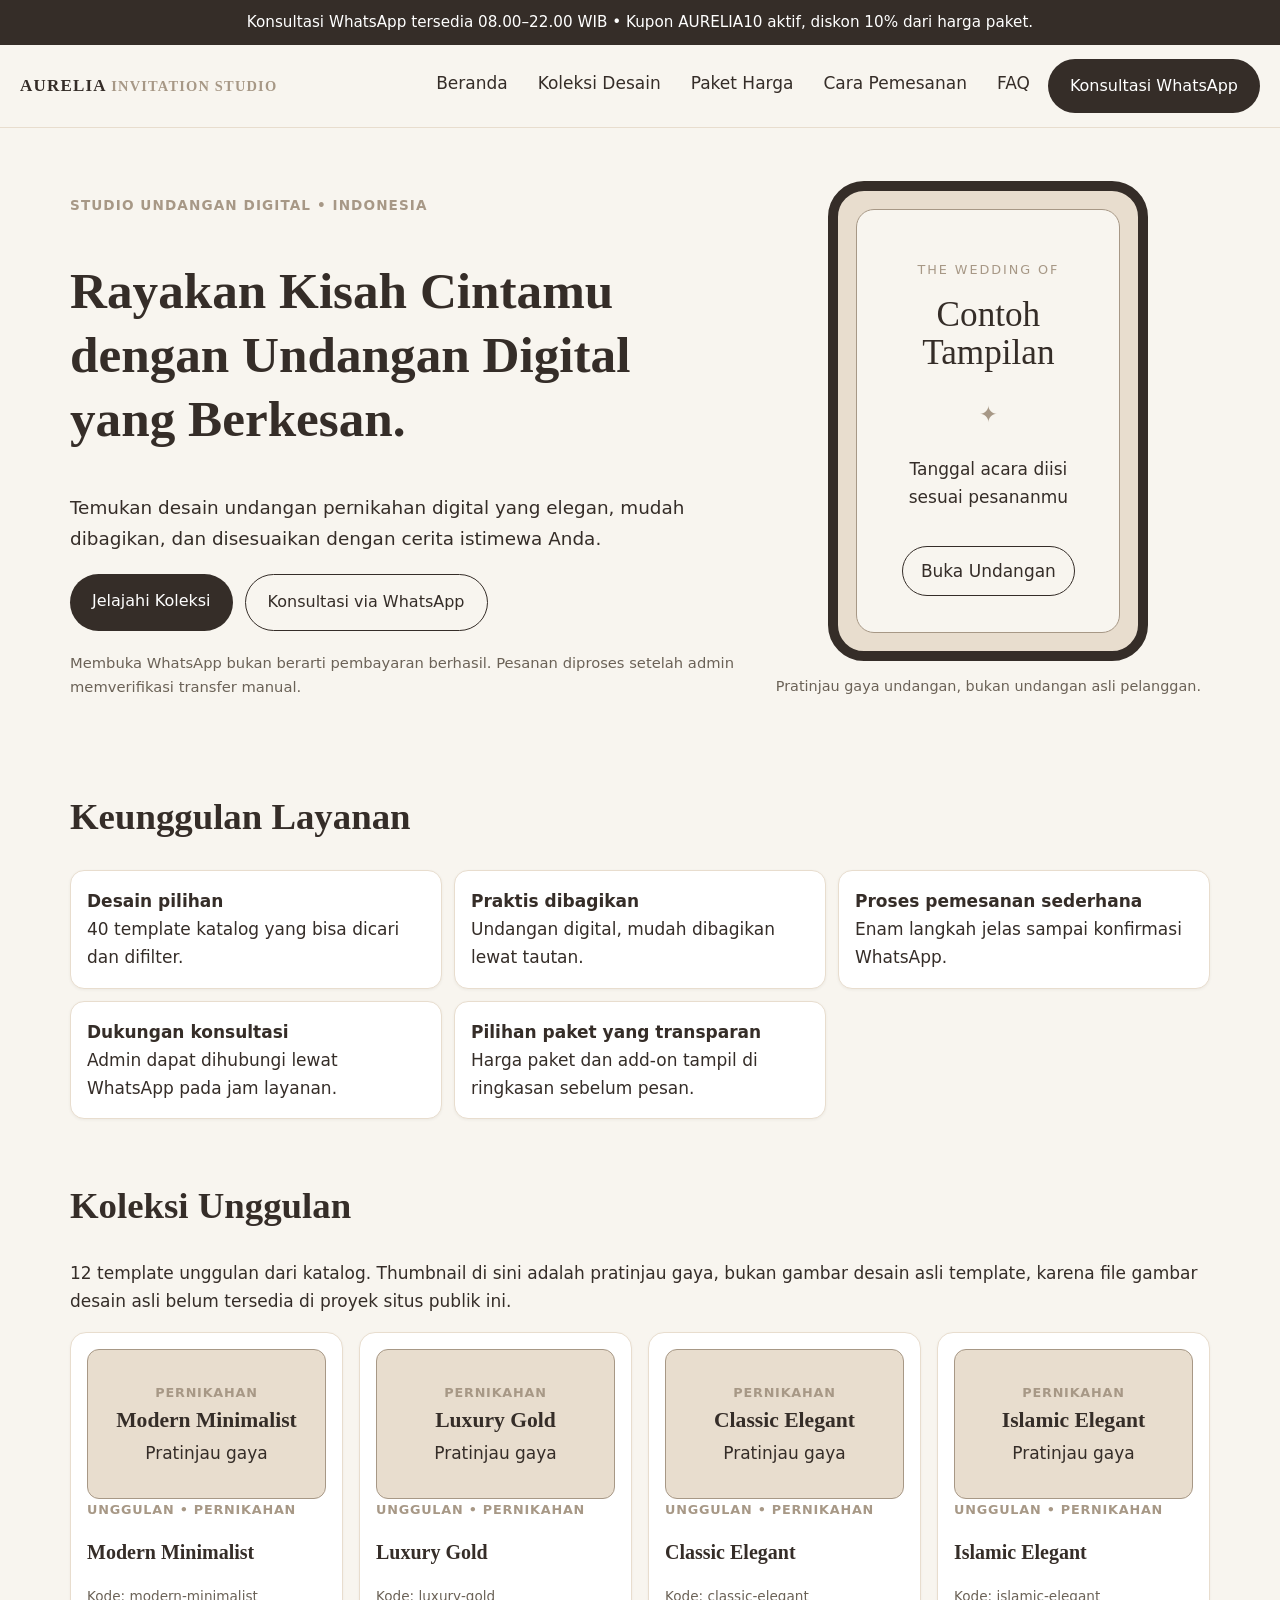
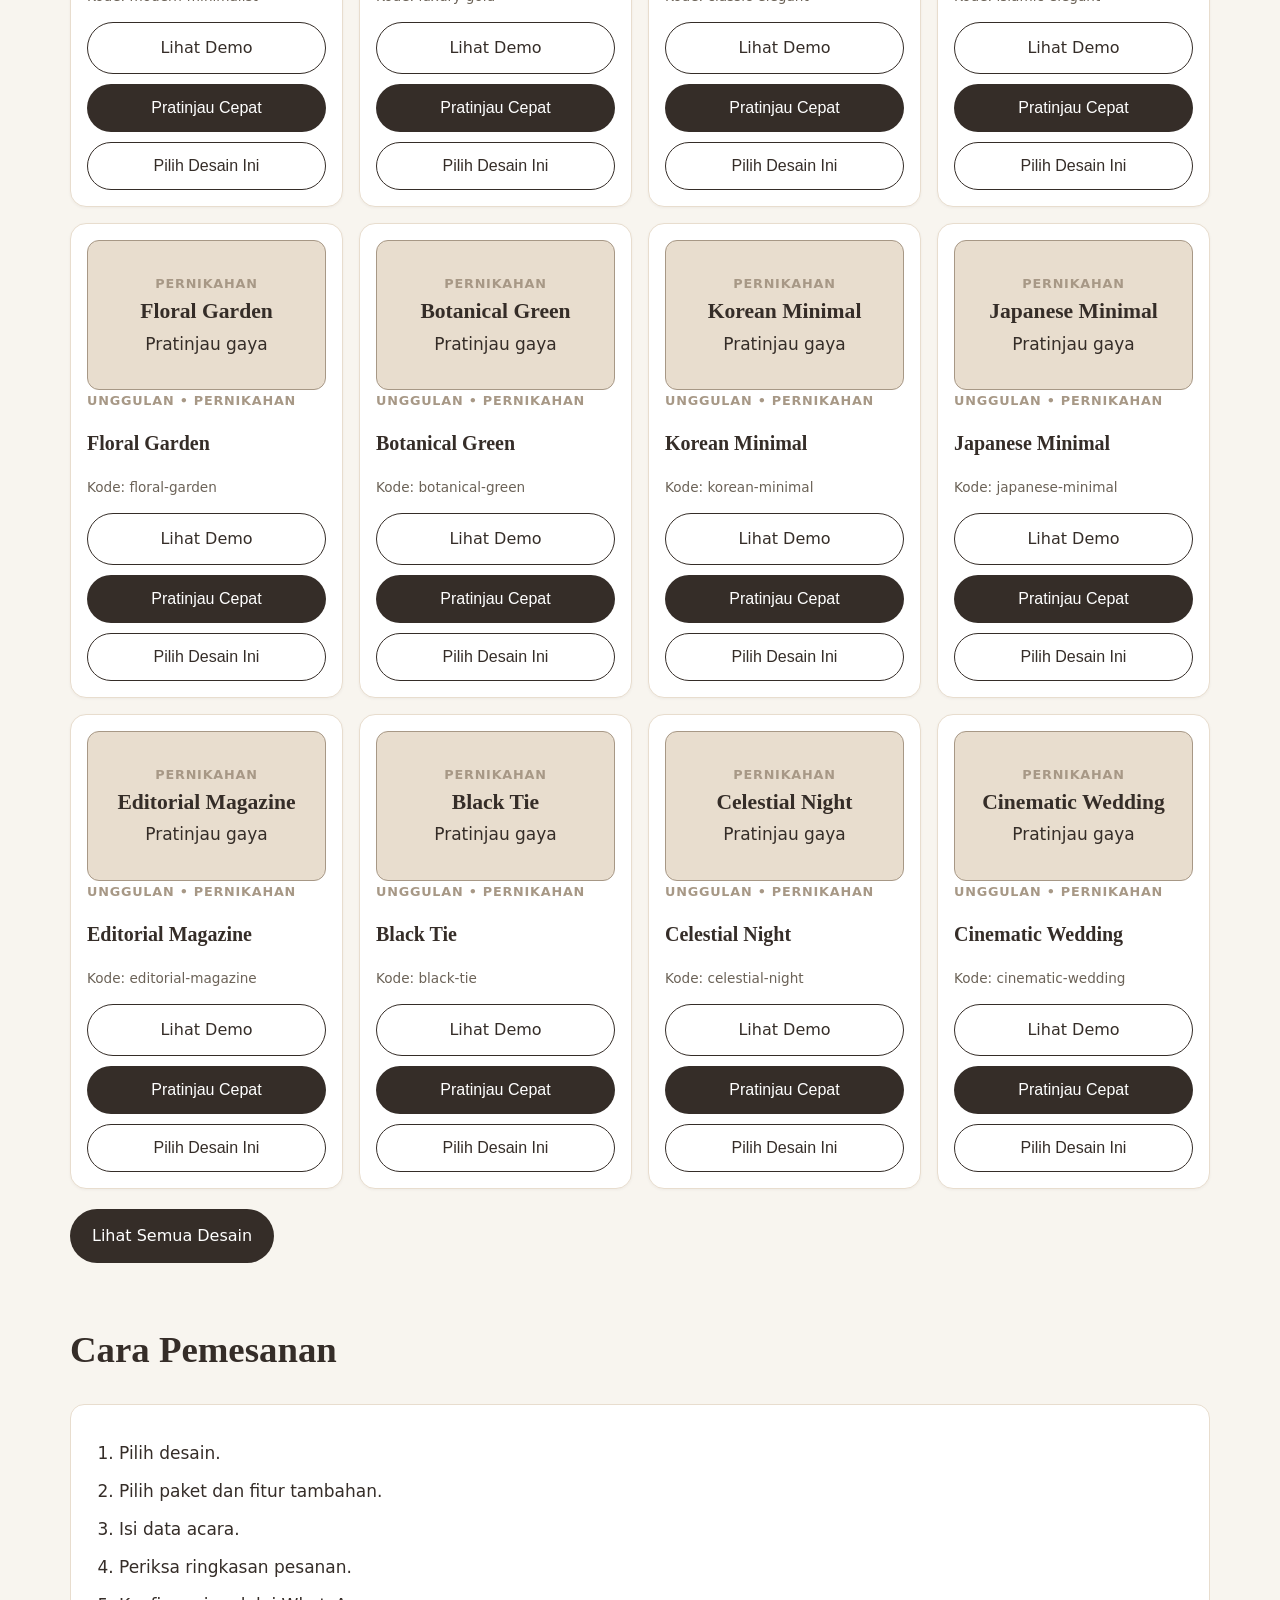
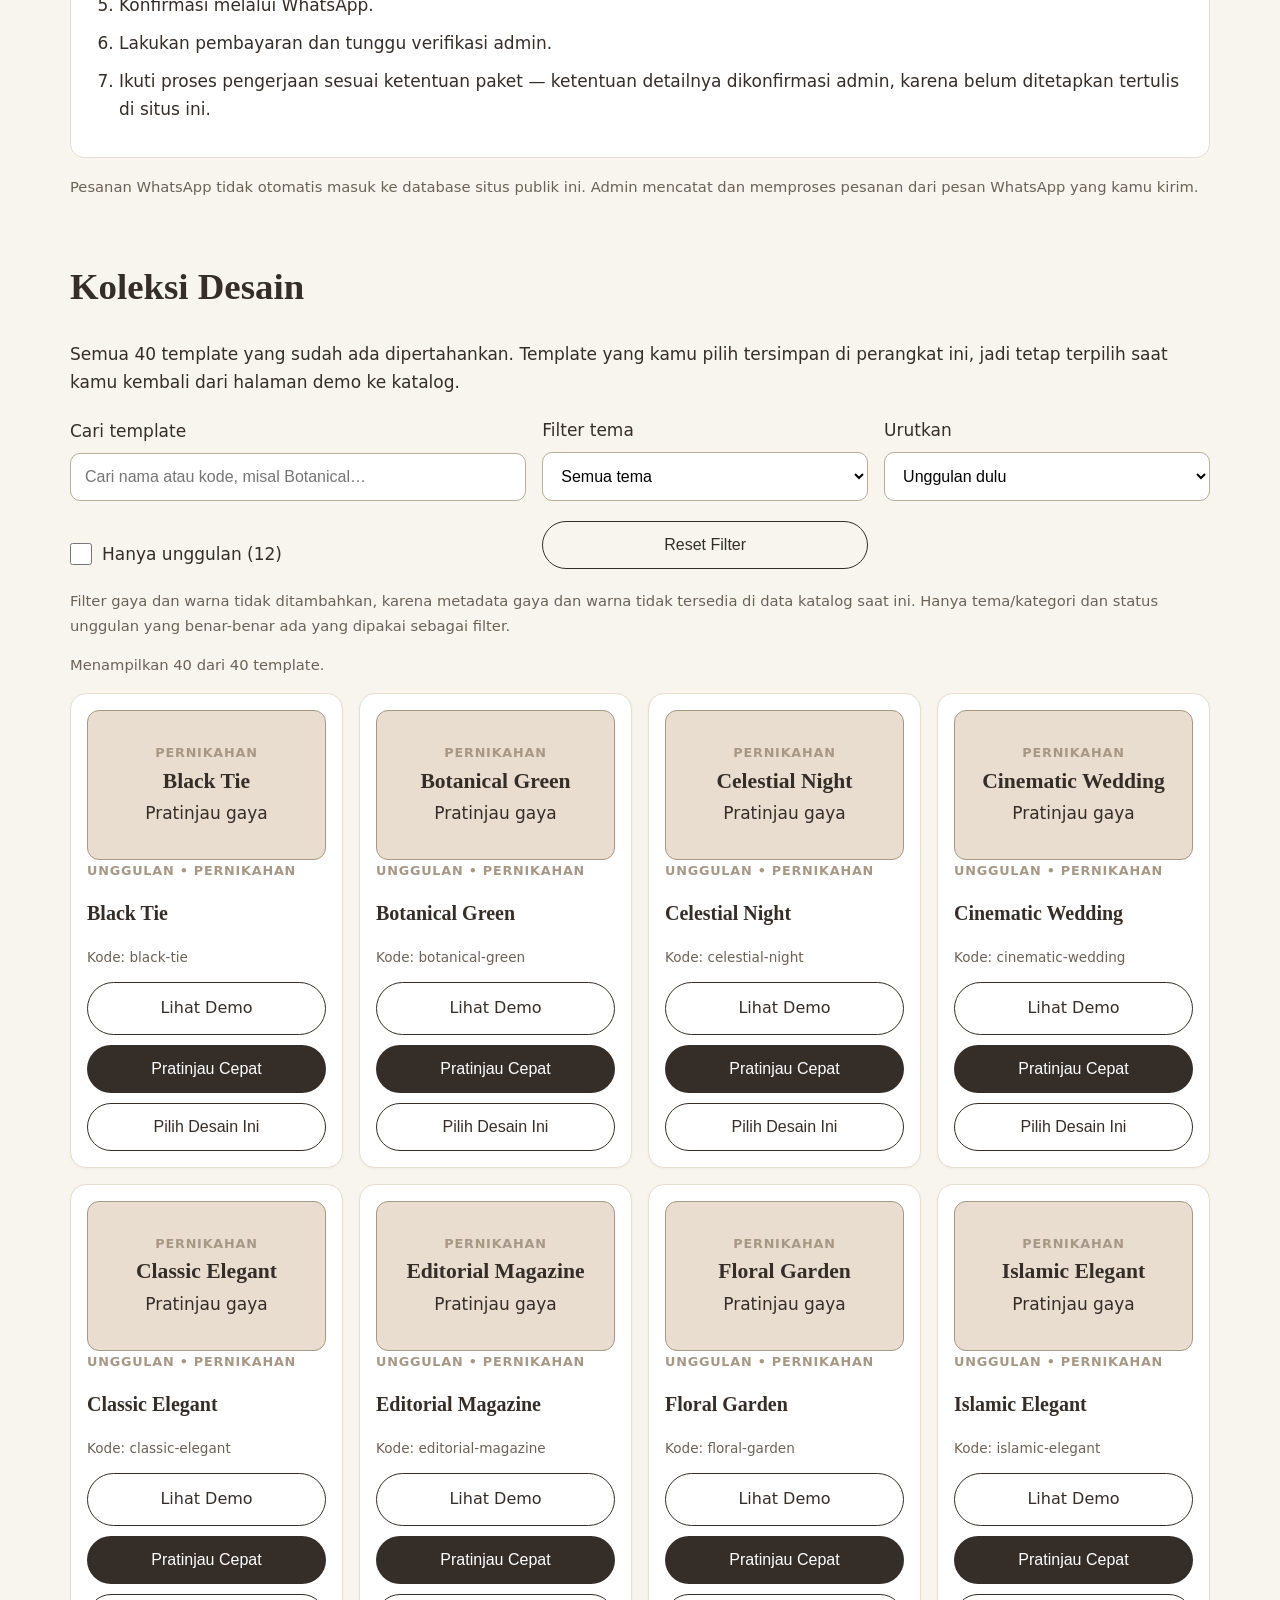
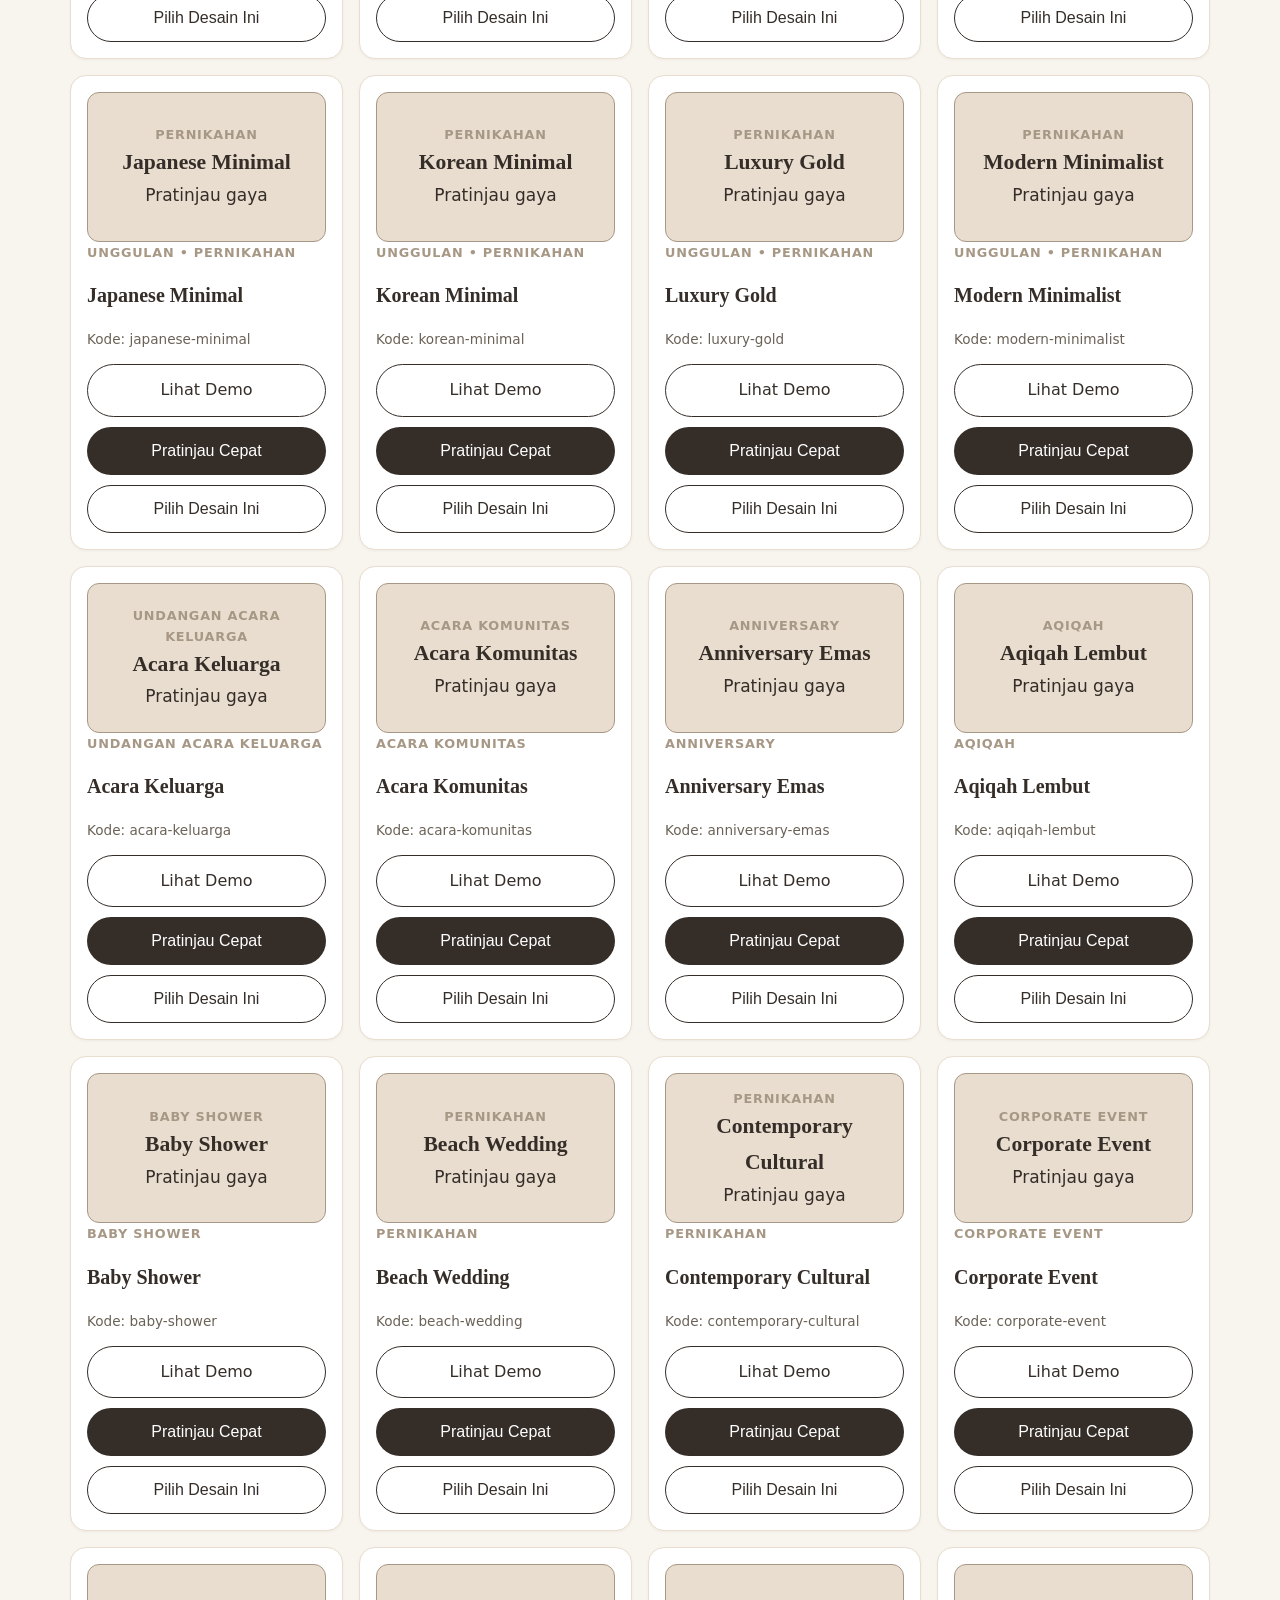
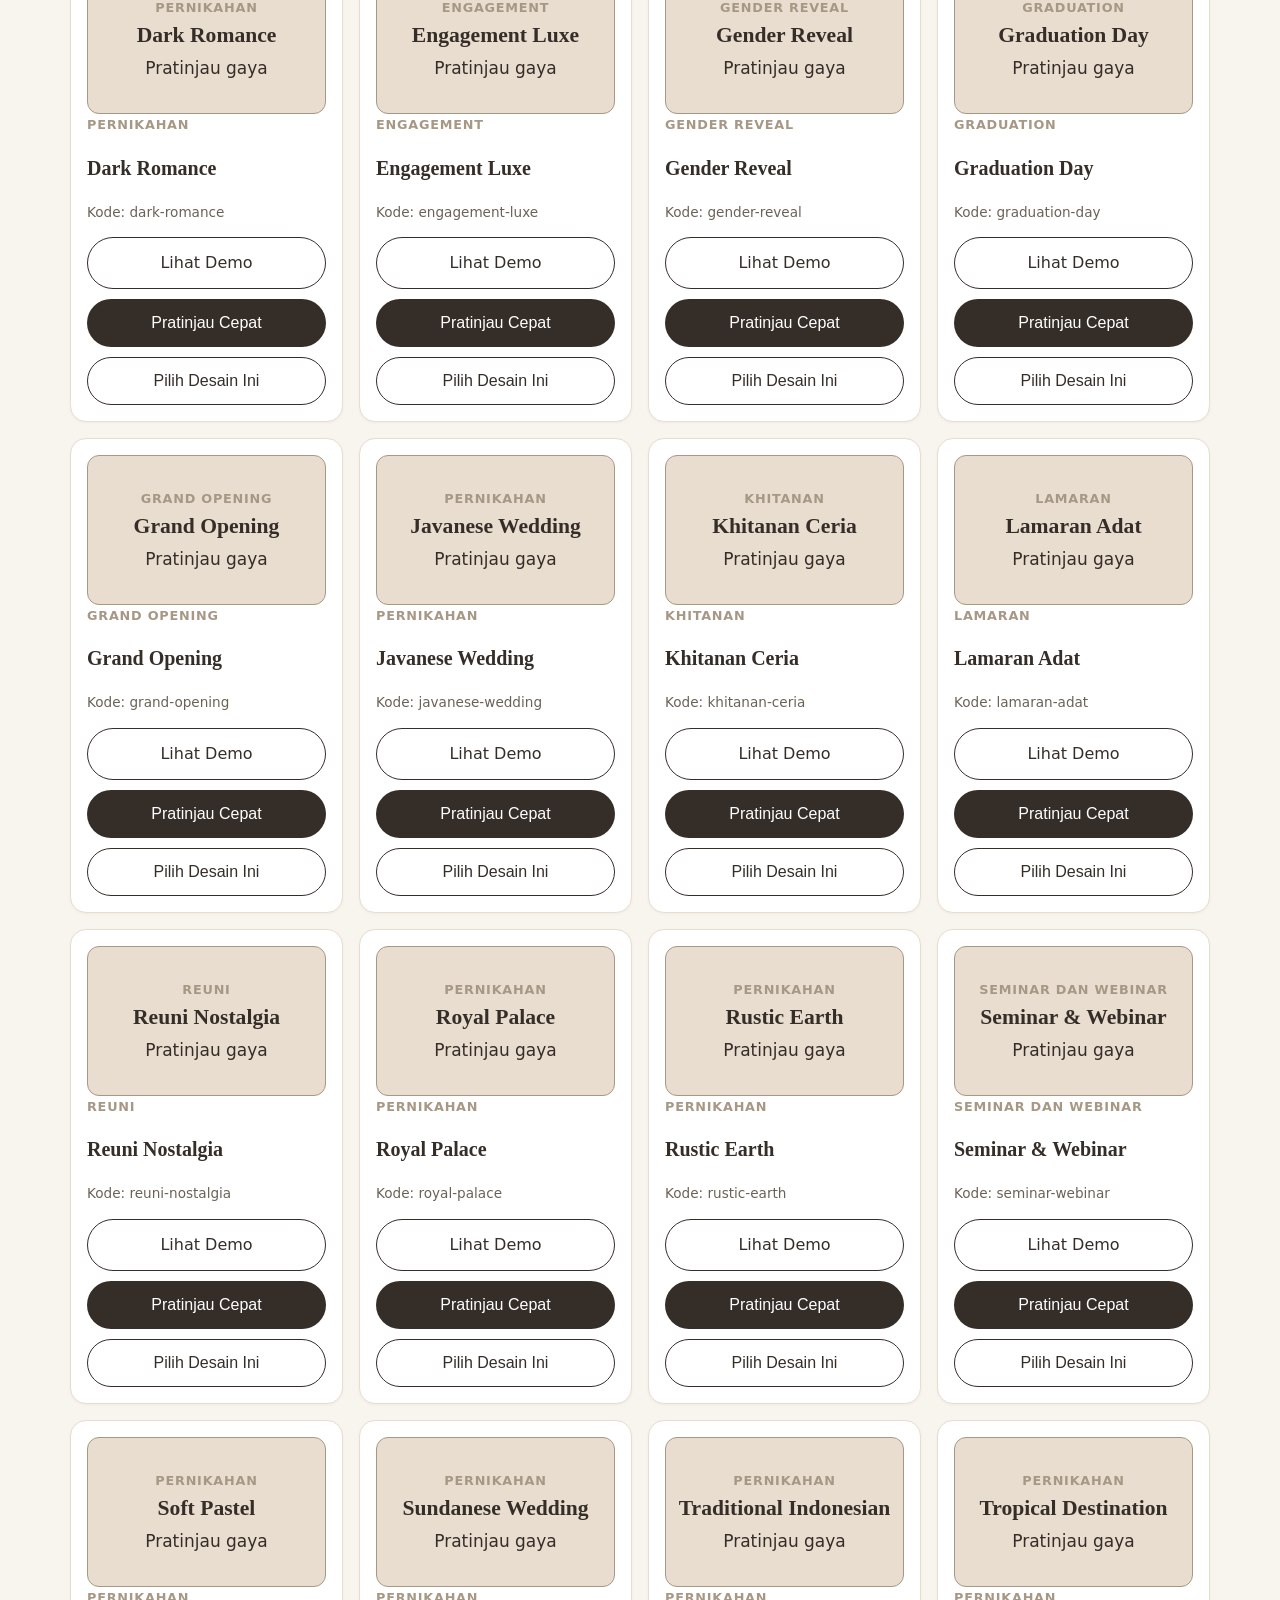
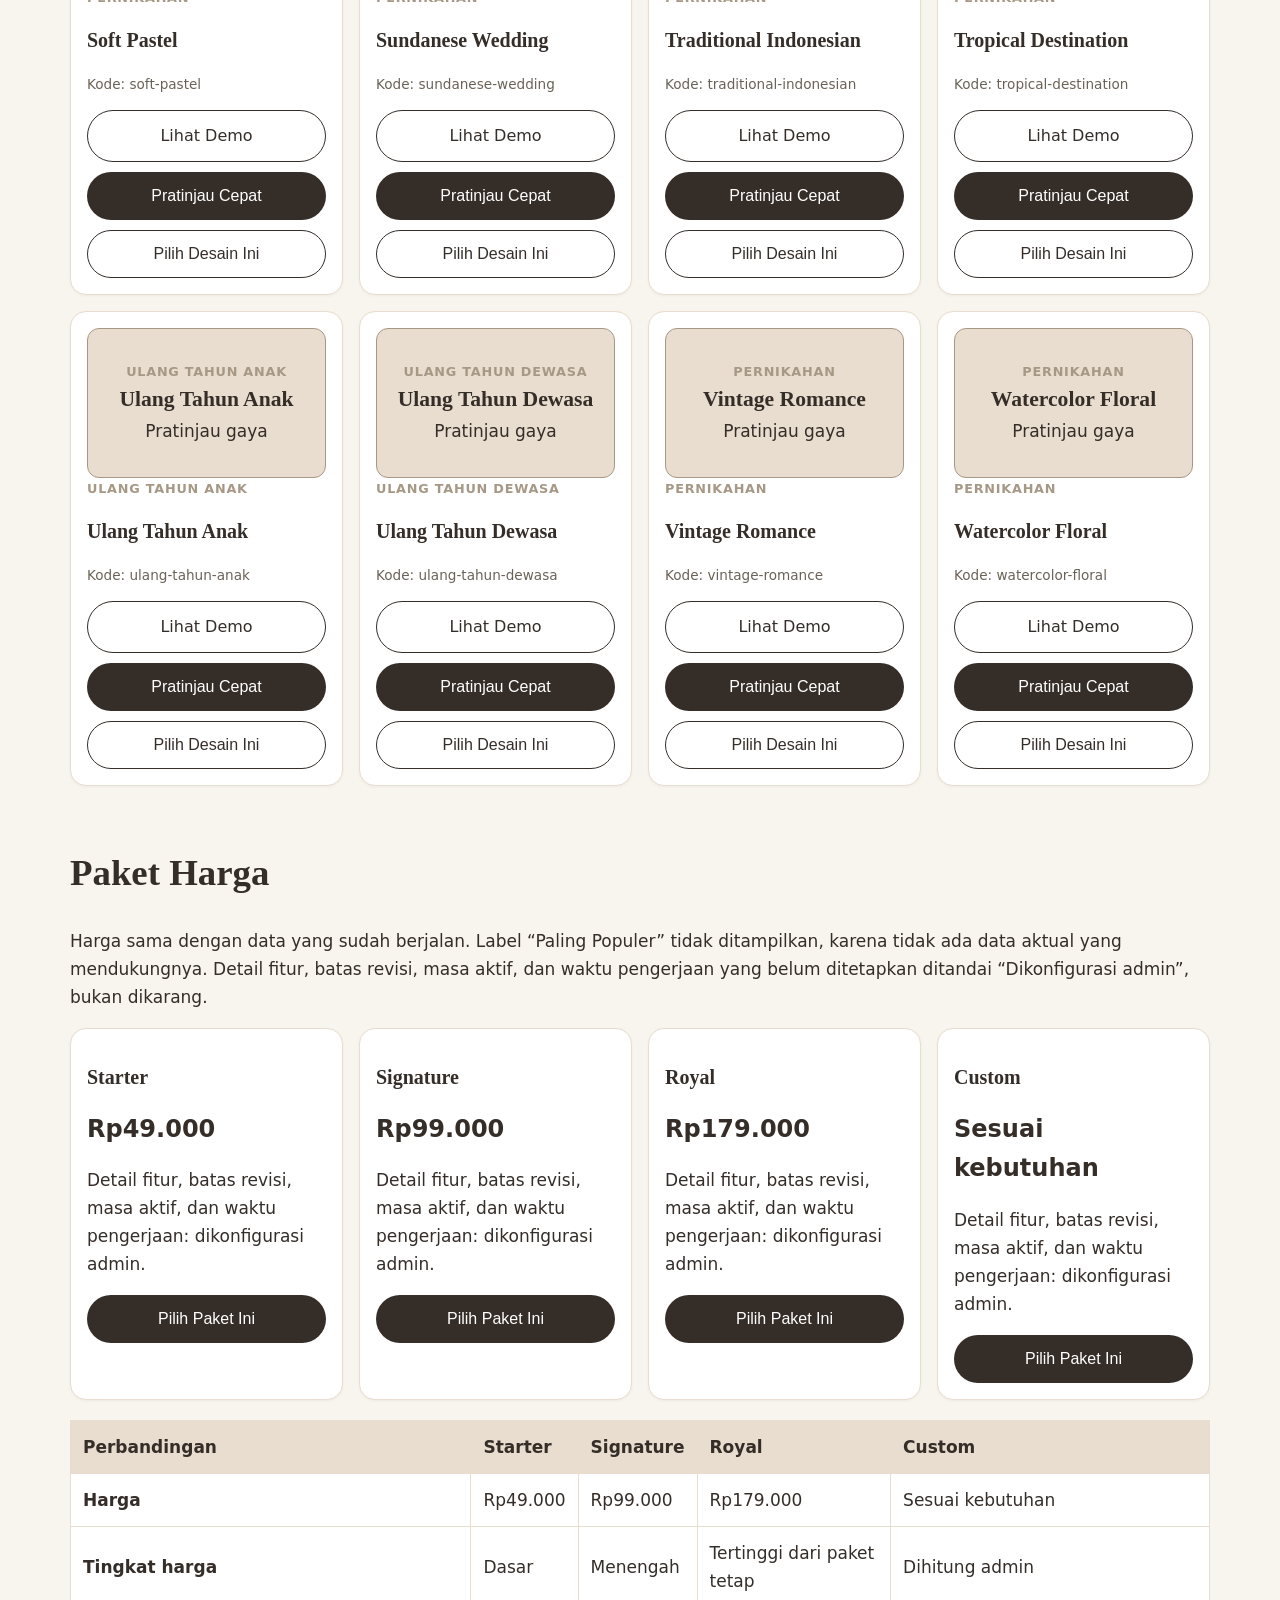
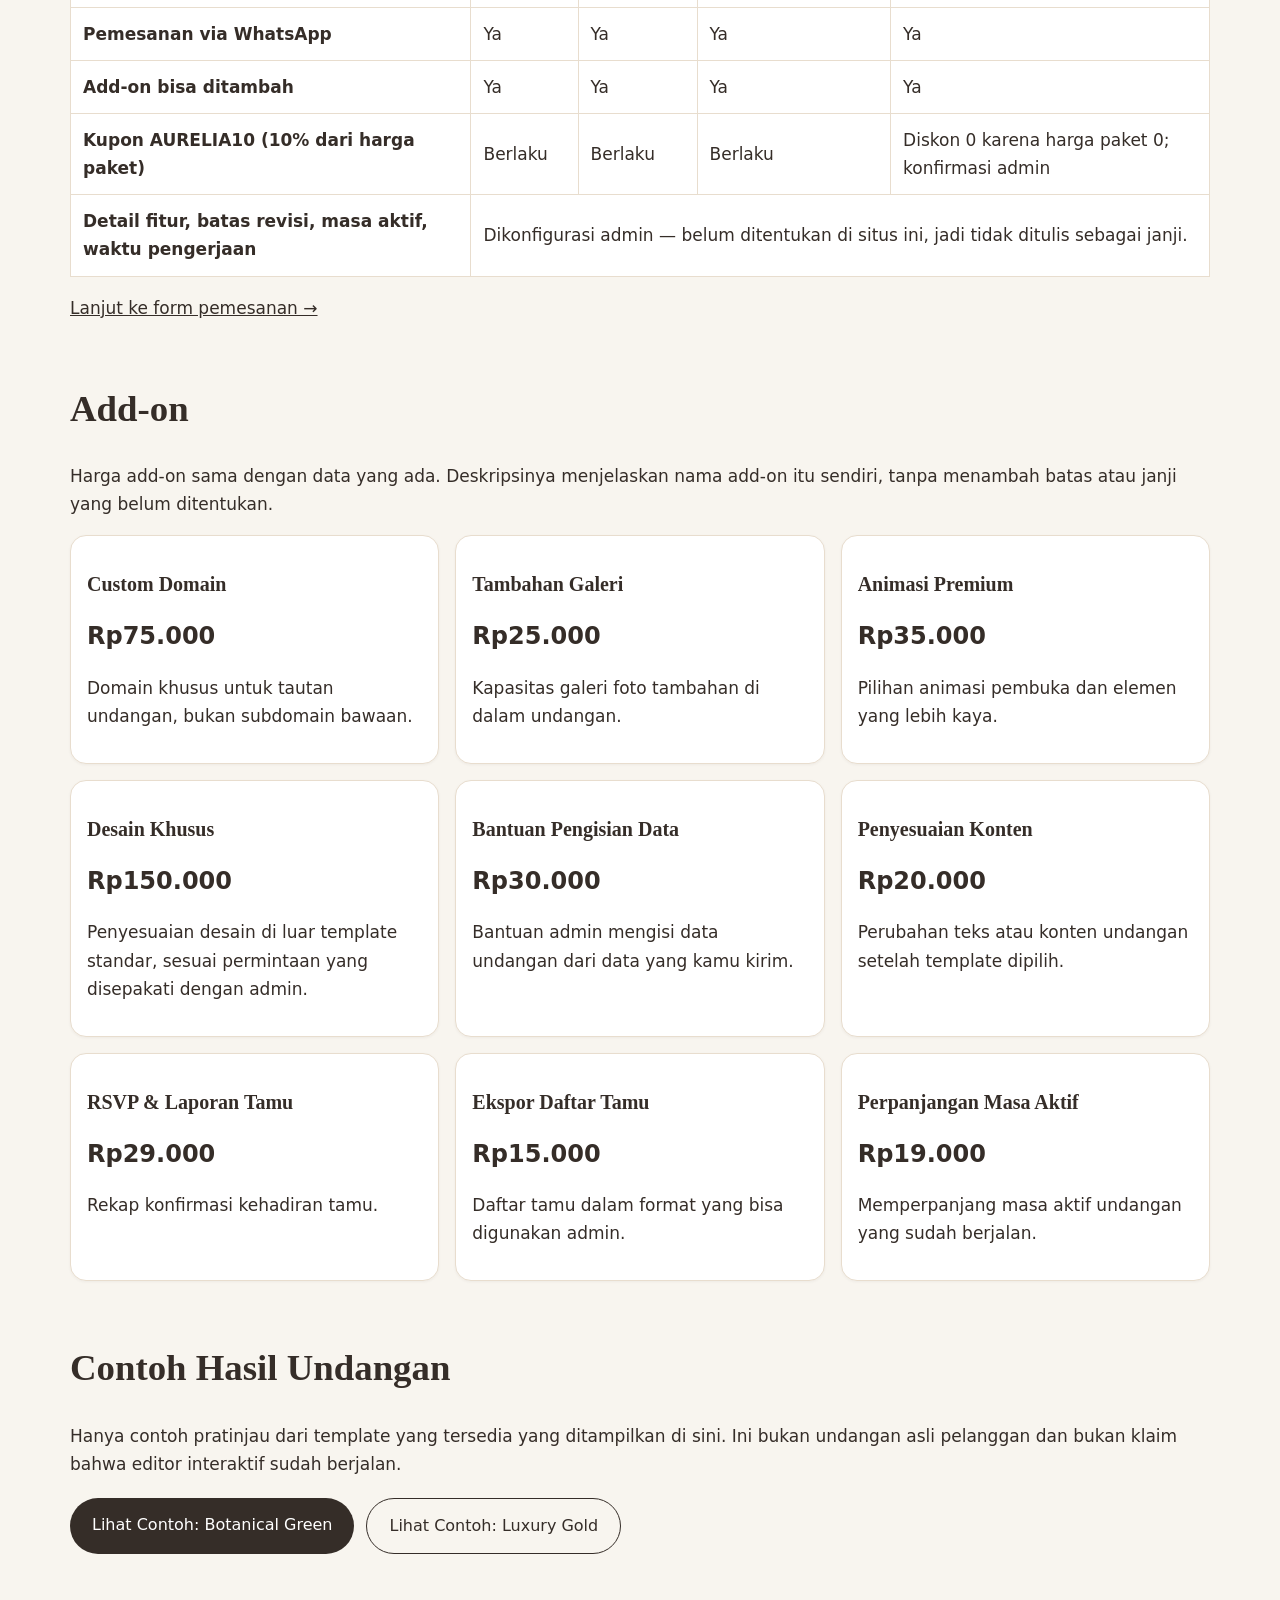
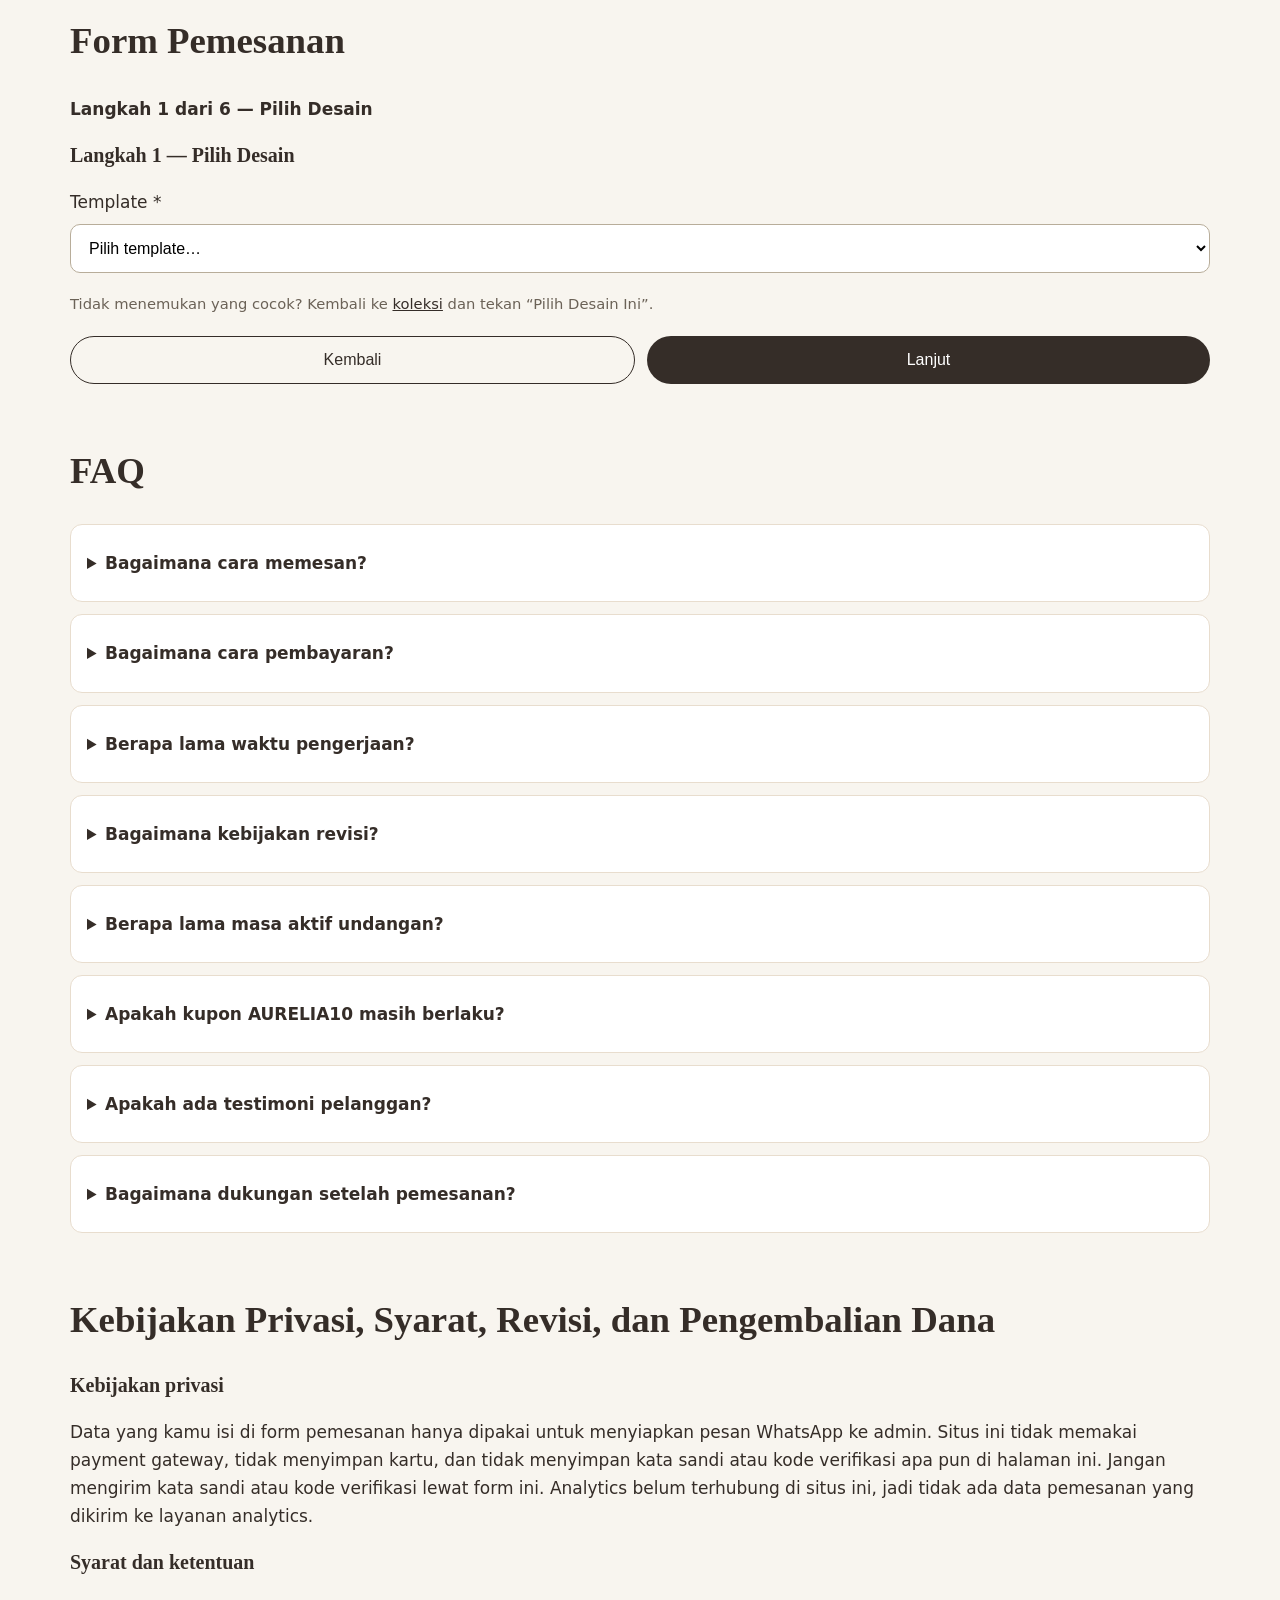
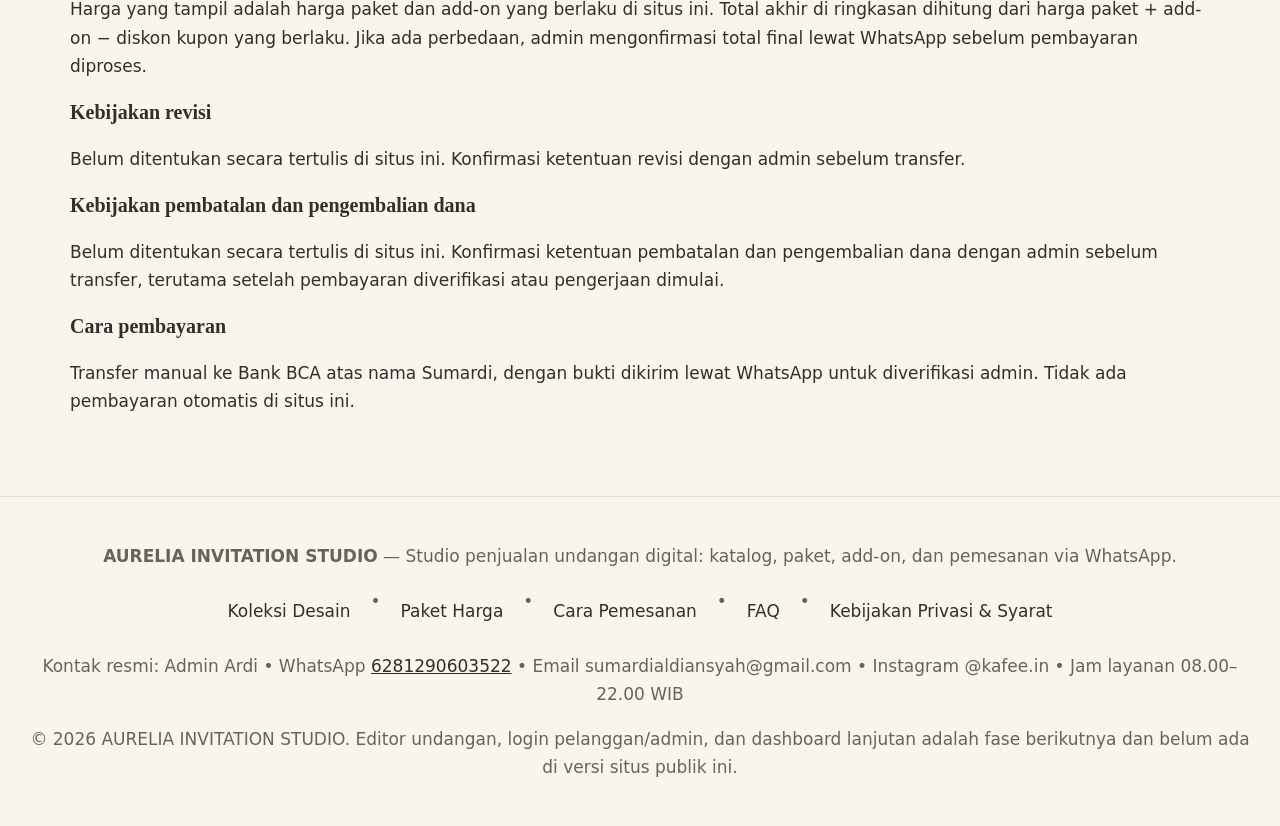
==== commit 04fee3b7: "Redesign master prompt AURELIA: homepage baru, katalog, dan form multistep" ====
--- a/index.html
+++ b/index.html
@@ -5,71 +5,110 @@
 <meta name="viewport" content="width=device-width,initial-scale=1">
 <title>AURELIA INVITATION STUDIO — Undangan Digital Premium</title>
 <meta name="description" content="AURELIA INVITATION STUDIO: 40 template undangan digital, paket Starter Rp49.000, Signature Rp99.000, Royal Rp179.000, add-on, kupon AURELIA10, dan pemesanan via WhatsApp.">
+<link rel="canonical" href="https://aurelia-invitation-studio-public.vercel.app/">
 <meta property="og:title" content="AURELIA INVITATION STUDIO — Undangan Digital Premium">
-<meta property="og:description" content="Pilih template, pilih paket, pesan lewat WhatsApp. Harga transparan, transfer manual diverifikasi admin.">
+<meta property="og:description" content="Rayakan kisah cintamu dengan undangan digital yang berkesan. Pilih template, paket, dan pesan lewat WhatsApp.">
 <meta property="og:type" content="website">
-<link rel="icon" href="data:image/svg+xml,%3Csvg xmlns='http://www.w3.org/2000/svg' viewBox='0 0 64 64'%3E%3Crect width='64' height='64' rx='14' fill='%232b2b2b'/%3E%3Ctext x='32' y='42' font-family='Georgia,serif' font-size='32' fill='%23c9a86a' text-anchor='middle'%3EA%3C/text%3E%3C/svg%3E">
+<meta property="og:url" content="https://aurelia-invitation-studio-public.vercel.app/">
+<link rel="icon" href="data:image/svg+xml,%3Csvg xmlns='http://www.w3.org/2000/svg' viewBox='0 0 64 64'%3E%3Crect width='64' height='64' rx='14' fill='%23352D28'/%3E%3Ctext x='32' y='42' font-family='Georgia,serif' font-size='32' fill='%23E8DDCE' text-anchor='middle'%3EA%3C/text%3E%3C/svg%3E">
 <link rel="stylesheet" href="styles.css">
 </head>
 <body>
-<a class="skip" href="#katalog">Lewati ke katalog</a>
+<a class="skip" href="#koleksi">Lewati ke koleksi</a>
+<div class="announcement" role="note">Konsultasi WhatsApp tersedia 08.00–22.00 WIB • Kupon AURELIA10 aktif, diskon 10% dari harga paket.</div>
 <header class="top">
   <div class="brand" aria-label="AURELIA INVITATION STUDIO">AURELIA <span>INVITATION STUDIO</span></div>
-  <nav aria-label="Navigasi utama">
-    <a href="#katalog">Katalog</a><a href="#paket">Paket</a><a href="#addon">Add-on</a><a href="#pesan">Pesan</a><a href="#faq">FAQ</a><a href="#kontak">Kontak</a>
+  <button id="menu-btn" class="menu-btn" type="button" aria-expanded="false" aria-controls="main-nav">Menu</button>
+  <nav id="main-nav" aria-label="Navigasi utama">
+    <a href="#beranda">Beranda</a><a href="#koleksi">Koleksi Desain</a><a href="#paket">Paket Harga</a><a href="#cara">Cara Pemesanan</a><a href="#faq">FAQ</a><a class="btn nav-cta" id="nav-wa" href="#">Konsultasi WhatsApp</a>
   </nav>
 </header>
 
-<main>
+<main id="beranda">
   <section class="hero" aria-labelledby="hero-title">
     <div class="hero-text">
-      <p class="eyebrow">Studio undangan digital • Indonesia • Harga Rupiah</p>
-      <h1 id="hero-title">Undangan digital yang terasa premium, dipesan tanpa ribet.</h1>
-      <p class="lead">Pilih template dari 40 katalog, tentukan paket dan add-on, lalu kirim pesananmu lewat WhatsApp. Kamu akan paham produknya dalam hitungan detik: ini undangan digital, bukan cetak.</p>
+      <p class="eyebrow">Studio undangan digital • Indonesia</p>
+      <h1 id="hero-title">Rayakan Kisah Cintamu dengan Undangan Digital yang Berkesan.</h1>
+      <p class="lead">Temukan desain undangan pernikahan digital yang elegan, mudah dibagikan, dan disesuaikan dengan cerita istimewa Anda.</p>
       <div class="cta-row">
-        <a class="btn" href="#katalog">Jelajahi Koleksi</a>
-        <a class="btn secondary" id="hero-wa" href="#">Konsultasi WhatsApp</a>
-      </div>
-      <ul class="benefits">
-        <li><strong>40 template</strong><span>Katalog nyata, bisa dicari dan difilter</span></li>
-        <li><strong>Harga jelas</strong><span>Mulai Rp49.000, tanpa biaya tersembunyi di ringkasan</span></li>
-        <li><strong>Transfer manual</strong><span>Admin memverifikasi bukti sebelum diproses</span></li>
-      </ul>
-      <p class="small">Penting: membuka WhatsApp bukan berarti pembayaran berhasil. Pesanan diproses setelah admin memverifikasi transfer manual.</p>
+        <a class="btn" href="#koleksi">Jelajahi Koleksi</a>
+        <a class="btn secondary" id="hero-wa" href="#">Konsultasi via WhatsApp</a>
+      </div>
+      <p class="small">Membuka WhatsApp bukan berarti pembayaran berhasil. Pesanan diproses setelah admin memverifikasi transfer manual.</p>
     </div>
     <div class="hero-mock" aria-hidden="true">
-      <div class="mock-phone">
-        <div class="mock-card">
-          <p class="mock-eyebrow">The Wedding Of</p>
-          <p class="mock-names">Contoh<br>Tampilan</p>
-          <p class="mock-divider">✦</p>
-          <p class="mock-date">Tanggal acara diisi<br>sesuai pesananmu</p>
-          <span class="mock-btn">Buka Undangan</span>
-        </div>
-      </div>
+      <div class="mock-phone"><div class="mock-card">
+        <p class="mock-eyebrow">The Wedding Of</p>
+        <p class="mock-names">Contoh<br>Tampilan</p>
+        <p class="mock-divider">✦</p>
+        <p class="mock-date">Tanggal acara diisi<br>sesuai pesananmu</p>
+        <span class="mock-btn">Buka Undangan</span>
+      </div></div>
       <p class="mock-caption">Pratinjau gaya undangan, bukan undangan asli pelanggan.</p>
     </div>
   </section>
 
-  <section id="katalog" aria-labelledby="katalog-title">
-    <h2 id="katalog-title">Katalog Template</h2>
-    <p>Semua 40 template yang sudah ada dipertahankan. Cari berdasarkan nama atau kode, atau filter berdasarkan kategori. Setiap kartu punya tombol demo dan tombol pilih yang benar-benar bekerja.</p>
+  <section aria-labelledby="unggul-title">
+    <h2 id="unggul-title">Keunggulan Layanan</h2>
+    <ul class="benefits">
+      <li><strong>Desain pilihan</strong><span>40 template katalog yang bisa dicari dan difilter.</span></li>
+      <li><strong>Praktis dibagikan</strong><span>Undangan digital, mudah dibagikan lewat tautan.</span></li>
+      <li><strong>Proses pemesanan sederhana</strong><span>Enam langkah jelas sampai konfirmasi WhatsApp.</span></li>
+      <li><strong>Dukungan konsultasi</strong><span>Admin dapat dihubungi lewat WhatsApp pada jam layanan.</span></li>
+      <li><strong>Pilihan paket yang transparan</strong><span>Harga paket dan add-on tampil di ringkasan sebelum pesan.</span></li>
+    </ul>
+  </section>
+
+  <section id="unggulan" aria-labelledby="unggulan-title">
+    <h2 id="unggulan-title">Koleksi Unggulan</h2>
+    <p>12 template unggulan dari katalog. Thumbnail di sini adalah pratinjau gaya, bukan gambar desain asli template, karena file gambar desain asli belum tersedia di proyek situs publik ini.</p>
+    <div id="featured" class="grid catalog-grid"></div>
+    <div class="cta-row"><a class="btn" href="#koleksi">Lihat Semua Desain</a></div>
+  </section>
+
+  <section id="cara" aria-labelledby="cara-title">
+    <h2 id="cara-title">Cara Pemesanan</h2>
+    <ol class="steps-list">
+      <li>Pilih desain.</li>
+      <li>Pilih paket dan fitur tambahan.</li>
+      <li>Isi data acara.</li>
+      <li>Periksa ringkasan pesanan.</li>
+      <li>Konfirmasi melalui WhatsApp.</li>
+      <li>Lakukan pembayaran dan tunggu verifikasi admin.</li>
+      <li>Ikuti proses pengerjaan sesuai ketentuan paket — ketentuan detailnya dikonfirmasi admin, karena belum ditetapkan tertulis di situs ini.</li>
+    </ol>
+    <p class="small">Pesanan WhatsApp tidak otomatis masuk ke database situs publik ini. Admin mencatat dan memproses pesanan dari pesan WhatsApp yang kamu kirim.</p>
+  </section>
+
+  <section id="koleksi" aria-labelledby="koleksi-title">
+    <h2 id="koleksi-title">Koleksi Desain</h2>
+    <p>Semua 40 template yang sudah ada dipertahankan. Template yang kamu pilih tersimpan di perangkat ini, jadi tetap terpilih saat kamu kembali dari halaman demo ke katalog.</p>
+    <div id="selected-banner" class="note" hidden></div>
     <div class="filters">
       <label> Cari template
-        <input id="search" type="search" placeholder="Cari, misal Botanical atau kode botanical-green…" aria-label="Cari template">
+        <input id="search" type="search" placeholder="Cari nama atau kode, misal Botanical…" aria-label="Cari template">
       </label>
-      <label> Kategori
-        <select id="category-filter" aria-label="Filter kategori"></select>
+      <label> Filter tema
+        <select id="category-filter" aria-label="Filter tema"></select>
+      </label>
+      <label> Urutkan
+        <select id="sort-filter" aria-label="Urutkan template">
+          <option value="featured">Unggulan dulu</option>
+          <option value="name">Nama A–Z</option>
+          <option value="category">Kategori</option>
+        </select>
       </label>
       <label class="check-label"><input id="featured-only" type="checkbox"> Hanya unggulan (12)</label>
-    </div>
+      <button id="reset-filters" class="btn secondary" type="button">Reset Filter</button>
+    </div>
+    <p class="small">Filter gaya dan warna tidak ditambahkan, karena metadata gaya dan warna tidak tersedia di data katalog saat ini. Hanya tema/kategori dan status unggulan yang benar-benar ada yang dipakai sebagai filter.</p>
     <p id="result-count" class="small" aria-live="polite"></p>
     <div id="templates" class="grid catalog-grid"></div>
   </section>
 
   <section id="paket" aria-labelledby="paket-title">
-    <h2 id="paket-title">Paket</h2>
-    <p>Harga di bawah ini sama dengan data yang sudah berjalan. Detail fitur tiap paket yang belum ditentukan tidak dikarang: ditandai “Dikonfigurasi admin”.</p>
+    <h2 id="paket-title">Paket Harga</h2>
+    <p>Harga sama dengan data yang sudah berjalan. Label “Paling Populer” tidak ditampilkan, karena tidak ada data aktual yang mendukungnya. Detail fitur, batas revisi, masa aktif, dan waktu pengerjaan yang belum ditetapkan ditandai “Dikonfigurasi admin”, bukan dikarang.</p>
     <div id="packages" class="grid package-grid"></div>
     <div class="table-wrap">
       <table aria-label="Perbandingan paket">
@@ -80,90 +119,154 @@
           <tr><th scope="row">Pemesanan via WhatsApp</th><td>Ya</td><td>Ya</td><td>Ya</td><td>Ya</td></tr>
           <tr><th scope="row">Add-on bisa ditambah</th><td>Ya</td><td>Ya</td><td>Ya</td><td>Ya</td></tr>
           <tr><th scope="row">Kupon AURELIA10 (10% dari harga paket)</th><td>Berlaku</td><td>Berlaku</td><td>Berlaku</td><td>Diskon 0 karena harga paket 0; konfirmasi admin</td></tr>
-          <tr><th scope="row">Detail fitur, batas revisi, dan masa aktif</th><td colspan="4">Dikonfigurasi admin — belum ditentukan di situs ini, jadi tidak ditulis sebagai janji.</td></tr>
+          <tr><th scope="row">Detail fitur, batas revisi, masa aktif, waktu pengerjaan</th><td colspan="4">Dikonfigurasi admin — belum ditentukan di situs ini, jadi tidak ditulis sebagai janji.</td></tr>
         </tbody>
       </table>
     </div>
+    <p><a href="#pesan">Lanjut ke form pemesanan →</a></p>
   </section>
 
   <section id="addon" aria-labelledby="addon-title">
     <h2 id="addon-title">Add-on</h2>
-    <p>Harga add-on di bawah ini sama dengan data yang ada. Deskripsinya menjelaskan nama add-on itu sendiri, tanpa menambah batas atau janji yang belum ditentukan.</p>
+    <p>Harga add-on sama dengan data yang ada. Deskripsinya menjelaskan nama add-on itu sendiri, tanpa menambah batas atau janji yang belum ditentukan.</p>
     <div id="addons" class="grid addon-grid"></div>
+  </section>
+
+  <section id="contoh" aria-labelledby="contoh-title">
+    <h2 id="contoh-title">Contoh Hasil Undangan</h2>
+    <p>Hanya contoh pratinjau dari template yang tersedia yang ditampilkan di sini. Ini bukan undangan asli pelanggan dan bukan klaim bahwa editor interaktif sudah berjalan.</p>
+    <div class="cta-row"><a class="btn" href="demo.html?template=botanical-green">Lihat Contoh: Botanical Green</a><a class="btn secondary" href="demo.html?template=luxury-gold">Lihat Contoh: Luxury Gold</a></div>
   </section>
 
   <section id="pesan" aria-labelledby="pesan-title">
     <h2 id="pesan-title">Form Pemesanan</h2>
-    <p class="steps" aria-label="Alur pemesanan"><span>1 Pilih template</span> → <span>2 Pilih paket &amp; add-on</span> → <span>3 Isi data</span> → <span>4 Cek ringkasan</span> → <span>5 WhatsApp</span></p>
+    <p id="step-indicator" class="steps" aria-live="polite"></p>
     <form id="order-form" novalidate>
-      <div class="form-grid">
-        <label> Nama pelanggan *
-          <input id="order-name" type="text" autocomplete="name" required placeholder="Nama lengkap">
-        </label>
-        <label> Kontak (WhatsApp / email) *
-          <input id="order-contact" type="text" autocomplete="tel" required placeholder="Nomor WhatsApp atau email aktif">
-        </label>
+      <div class="step" data-step="1">
+        <h3>Langkah 1 — Pilih Desain</h3>
         <label> Template *
           <select id="order-template" required></select>
         </label>
+        <p class="small">Tidak menemukan yang cocok? Kembali ke <a href="#koleksi">koleksi</a> dan tekan “Pilih Desain Ini”.</p>
+      </div>
+      <div class="step" data-step="2" hidden>
+        <h3>Langkah 2 — Pilih Paket</h3>
         <label> Paket *
           <select id="order-package" required></select>
         </label>
-      </div>
-      <fieldset>
-        <legend>Add-on (opsional, bisa pilih lebih dari satu)</legend>
-        <div id="order-addons" class="addon-checks"></div>
-      </fieldset>
-      <label> Kupon (opsional)
-        <input id="order-coupon" type="text" placeholder="Contoh: AURELIA10" autocomplete="off">
-      </label>
-      <label> Catatan untuk admin (opsional)
-        <textarea id="order-note" rows="3" placeholder="Contoh: tanggal acara yang diinginkan, atau pertanyaan singkat."></textarea>
-      </label>
+        <div id="package-cards" class="grid package-grid"></div>
+      </div>
+      <div class="step" data-step="3" hidden>
+        <h3>Langkah 3 — Pilih Add-on</h3>
+        <fieldset>
+          <legend>Add-on (opsional, bisa pilih lebih dari satu)</legend>
+          <div id="order-addons" class="addon-checks"></div>
+        </fieldset>
+      </div>
+      <div class="step" data-step="4" hidden>
+        <h3>Langkah 4 — Informasi Pemesan dan Acara</h3>
+        <div class="form-grid">
+          <label> Nama pemesan *
+            <input id="order-name" type="text" autocomplete="name" required placeholder="Nama lengkap">
+            <span class="field-error" id="err-name"></span>
+          </label>
+          <label> Nomor WhatsApp *
+            <input id="order-phone" type="tel" autocomplete="tel" required placeholder="Contoh: 0812xxxx atau 62812xxxx">
+            <span class="field-error" id="err-phone"></span>
+          </label>
+          <label> Nama pasangan (opsional)
+            <input id="order-couple" type="text" placeholder="Nama pasangan">
+          </label>
+          <label> Tanggal acara (opsional)
+            <input id="order-date" type="date">
+            <span class="field-error" id="err-date"></span>
+          </label>
+          <label> Waktu acara (opsional)
+            <input id="order-time" type="time">
+          </label>
+          <label> Lokasi acara (opsional)
+            <input id="order-location" type="text" placeholder="Nama tempat / kota">
+          </label>
+        </div>
+        <label> Alamat atau tautan peta (opsional)
+          <input id="order-map" type="text" placeholder="Alamat lengkap atau tautan Google Maps">
+        </label>
+        <label> Detail acara tambahan (opsional)
+          <textarea id="order-detail" rows="3" placeholder="Rangkaian acara, dress code, atau info lain."></textarea>
+        </label>
+        <label> Catatan khusus (opsional)
+          <textarea id="order-note" rows="3" placeholder="Pertanyaan singkat untuk admin."></textarea>
+        </label>
+      </div>
+      <div class="step" data-step="5" hidden>
+        <h3>Langkah 5 — Tinjau Ringkasan</h3>
+        <label> Kupon (opsional)
+          <input id="order-coupon" type="text" placeholder="Contoh: AURELIA10" autocomplete="off">
+        </label>
+        <button id="apply-coupon" class="btn secondary" type="button">Terapkan Kupon</button>
+        <p id="coupon-status" class="small" aria-live="polite"></p>
+        <div class="summary" aria-labelledby="ringkasan-title">
+          <h3 id="ringkasan-title">Ringkasan Pesanan</h3>
+          <dl id="order-summary"></dl>
+          <p id="order-total"></p>
+          <p class="small" id="custom-note" hidden>Paket Custom: harga paket dihitung admin sesuai kebutuhan. Total di atas baru mencakup add-on yang dipilih, belum harga paket Custom.</p>
+        </div>
+      </div>
+      <div class="step" data-step="6" hidden>
+        <h3>Langkah 6 — Lanjutkan ke WhatsApp</h3>
+        <div class="summary">
+          <dl id="final-summary"></dl>
+          <p id="final-total"></p>
+        </div>
+        <p>Tekan tombol WhatsApp di bawah. WhatsApp akan terbuka dengan pesan yang sudah terisi dari pesanan terkini. Kamu tetap harus menekan Kirim di WhatsApp. Pesan tidak terkirim otomatis, dan pesanan tidak dianggap berhasil hanya karena WhatsApp terbuka.</p>
+        <button id="copy-summary" class="btn secondary" type="button">Salin Ringkasan (Cadangan)</button>
+        <p id="copy-status" class="small" aria-live="polite"></p>
+        <button id="order-btn" class="btn big" type="submit">Lanjutkan ke WhatsApp</button>
+        <h3>Pembayaran transfer manual</h3>
+        <p>Bank BCA • Nomor rekening 6881131649 • Atas nama Sumardi. Setelah transfer, kirim bukti pembayaran lewat WhatsApp ke admin untuk diverifikasi sebelum pesanan diproses.</p>
+      </div>
       <p id="form-error" class="error" role="alert" hidden></p>
-      <div class="summary" aria-labelledby="ringkasan-title">
-        <h3 id="ringkasan-title">Ringkasan Pesanan</h3>
-        <dl id="order-summary"></dl>
-        <p id="order-total"></p>
-        <p class="small" id="custom-note" hidden>Paket Custom: harga paket dihitung admin sesuai kebutuhan. Total di atas baru mencakup add-on yang dipilih, belum harga paket Custom.</p>
-      </div>
-      <button id="order-btn" class="btn big" type="submit">Lanjutkan ke WhatsApp</button>
-      <p class="small">Dengan menekan tombol ini, WhatsApp terbuka dengan pesan yang sudah terisi. Kamu tetap harus menekan Kirim di WhatsApp. Pesan tidak terkirim otomatis, dan pembayaran tidak dianggap berhasil hanya karena WhatsApp terbuka.</p>
-      <h3>Pembayaran transfer manual</h3>
-      <p>Bank BCA • Nomor rekening 6881131649 • Atas nama Sumardi. Setelah transfer, kirim bukti pembayaran lewat WhatsApp ke admin untuk diverifikasi sebelum pesanan diproses.</p>
+      <div class="step-nav">
+        <button id="prev-btn" class="btn secondary" type="button" hidden>Kembali</button>
+        <button id="next-btn" class="btn" type="button">Lanjut</button>
+      </div>
     </form>
   </section>
 
   <section id="faq" aria-labelledby="faq-title">
     <h2 id="faq-title">FAQ</h2>
-    <details><summary>Bagaimana cara memesan?</summary><p>Pilih template, paket, dan add-on di form pemesanan, isi nama dan kontak, cek ringkasan, lalu lanjutkan ke WhatsApp dan tekan Kirim di WhatsApp.</p></details>
-    <details><summary>Apakah membuka WhatsApp berarti saya sudah membayar?</summary><p>Tidak. Membuka WhatsApp hanya menyiapkan pesan. Pembayaran dilakukan lewat transfer manual, dan pesanan diproses setelah admin memverifikasi bukti transfer.</p></details>
-    <details><summary>Apakah kupon AURELIA10 masih berlaku?</summary><p>Ya, kupon AURELIA10 aktif dan memberi diskon 10% dari harga paket. Diskon dihitung otomatis di ringkasan.</p></details>
-    <details><summary>Bagaimana kebijakan revisi dan pengembalian dana?</summary><p>Belum ditentukan secara spesifik di situs ini. Konfirmasi kebijakan revisi dan pengembalian dana dengan admin lewat WhatsApp sebelum melakukan transfer, supaya tidak ada janji yang salah.</p></details>
+    <details><summary>Bagaimana cara memesan?</summary><p>Pilih desain, paket, dan add-on, isi data pemesan dan acara, periksa ringkasan, lalu konfirmasi lewat WhatsApp dan tekan Kirim di WhatsApp.</p></details>
+    <details><summary>Bagaimana cara pembayaran?</summary><p>Transfer manual ke rekening yang tercantum di form pemesanan. Kirim bukti transfer lewat WhatsApp, lalu tunggu verifikasi admin. Tidak ada payment gateway otomatis di situs ini.</p></details>
+    <details><summary>Berapa lama waktu pengerjaan?</summary><p>Belum ditetapkan secara tertulis di situs ini. Konfirmasi waktu pengerjaan dengan admin lewat WhatsApp sebelum transfer, sesuai ketentuan paket yang kamu pilih.</p></details>
+    <details><summary>Bagaimana kebijakan revisi?</summary><p>Belum ditentukan secara spesifik di situs ini. Konfirmasi batas dan ketentuan revisi dengan admin sebelum transfer.</p></details>
+    <details><summary>Berapa lama masa aktif undangan?</summary><p>Belum ditentukan secara spesifik di situs ini, kecuali untuk add-on Perpanjangan Masa Aktif yang memperpanjang masa aktif undangan yang sudah berjalan. Konfirmasi masa aktif dengan admin.</p></details>
+    <details><summary>Apakah kupon AURELIA10 masih berlaku?</summary><p>Ya, kupon AURELIA10 aktif dan memberi diskon 10% dari harga paket. Tidak ada minimum pembelian atau masa berlaku yang tercantum di data saat ini; jika admin menetapkan ketentuan baru, konfirmasi lewat WhatsApp.</p></details>
     <details><summary>Apakah ada testimoni pelanggan?</summary><p>Belum ada testimoni pelanggan nyata yang ditampilkan di situs ini. Bagian testimoni tidak ditambahkan sampai ada testimoni dari pelanggan nyata.</p></details>
+    <details><summary>Bagaimana dukungan setelah pemesanan?</summary><p>Hubungi admin lewat WhatsApp pada jam layanan 08.00–22.00 WIB, atau lewat email yang tercantum di kontak resmi.</p></details>
   </section>
 
   <section id="kebijakan" aria-labelledby="kebijakan-title">
-    <h2 id="kebijakan-title">Kebijakan Privasi &amp; Syarat Layanan</h2>
+    <h2 id="kebijakan-title">Kebijakan Privasi, Syarat, Revisi, dan Pengembalian Dana</h2>
     <h3>Kebijakan privasi</h3>
-    <p>Data yang kamu isi di form pemesanan (nama, kontak, pilihan template/paket/add-on, dan catatan) hanya dipakai untuk menyiapkan pesan WhatsApp ke admin. Situs ini tidak memakai payment gateway dan tidak menyimpan kartu atau kredensial apa pun di halaman ini. Jangan mengirim kata sandi atau kode verifikasi lewat form ini.</p>
-    <h3>Syarat layanan</h3>
-    <p>Harga yang tampil adalah harga paket dan add-on yang berlaku di situs ini. Total akhir di ringkasan dihitung dari harga paket + add-on − diskon kupon yang berlaku. Jika ada perbedaan, admin mengonfirmasi total final lewat WhatsApp sebelum pembayaran diproses. Kebijakan revisi dan pengembalian dana mengikuti konfirmasi admin, karena belum ditetapkan secara tertulis di situs ini.</p>
-  </section>
-
-  <section id="kontak" aria-labelledby="kontak-title">
-    <h2 id="kontak-title">Kontak Resmi</h2>
-    <p>Admin: Ardi<br>
-    WhatsApp: <a id="contact-wa" href="#">6281290603522</a><br>
-    Email: sumardialdiansyah@gmail.com<br>
-    Instagram: @kafee.in<br>
-    Jam layanan: 08.00–22.00 WIB</p>
-    <p class="small">Editor undangan, login pelanggan/admin, dan dashboard lanjutan adalah fase berikutnya dan belum ada di versi situs publik ini. Yang sudah berjalan di situs ini: katalog, paket, add-on, demo pratinjau, form pemesanan WhatsApp, FAQ, dan informasi kebijakan di atas.</p>
+    <p>Data yang kamu isi di form pemesanan hanya dipakai untuk menyiapkan pesan WhatsApp ke admin. Situs ini tidak memakai payment gateway, tidak menyimpan kartu, dan tidak menyimpan kata sandi atau kode verifikasi apa pun di halaman ini. Jangan mengirim kata sandi atau kode verifikasi lewat form ini. Analytics belum terhubung di situs ini, jadi tidak ada data pemesanan yang dikirim ke layanan analytics.</p>
+    <h3>Syarat dan ketentuan</h3>
+    <p>Harga yang tampil adalah harga paket dan add-on yang berlaku di situs ini. Total akhir di ringkasan dihitung dari harga paket + add-on − diskon kupon yang berlaku. Jika ada perbedaan, admin mengonfirmasi total final lewat WhatsApp sebelum pembayaran diproses.</p>
+    <h3>Kebijakan revisi</h3>
+    <p>Belum ditentukan secara tertulis di situs ini. Konfirmasi ketentuan revisi dengan admin sebelum transfer.</p>
+    <h3>Kebijakan pembatalan dan pengembalian dana</h3>
+    <p>Belum ditentukan secara tertulis di situs ini. Konfirmasi ketentuan pembatalan dan pengembalian dana dengan admin sebelum transfer, terutama setelah pembayaran diverifikasi atau pengerjaan dimulai.</p>
+    <h3>Cara pembayaran</h3>
+    <p>Transfer manual ke Bank BCA atas nama Sumardi, dengan bukti dikirim lewat WhatsApp untuk diverifikasi admin. Tidak ada pembayaran otomatis di situs ini.</p>
   </section>
 </main>
 
 <footer>
-  <p>AURELIA INVITATION STUDIO • Zona waktu: Asia/Jakarta • Format tanggal: DD MMMM YYYY • Nomor: Indonesia +62</p>
+  <p><strong>AURELIA INVITATION STUDIO</strong> — Studio penjualan undangan digital: katalog, paket, add-on, dan pemesanan via WhatsApp.</p>
+  <nav aria-label="Navigasi footer">
+    <a href="#koleksi">Koleksi Desain</a> • <a href="#paket">Paket Harga</a> • <a href="#cara">Cara Pemesanan</a> • <a href="#faq">FAQ</a> • <a href="#kebijakan">Kebijakan Privasi &amp; Syarat</a>
+  </nav>
+  <p>Kontak resmi: Admin Ardi • WhatsApp <a id="contact-wa" href="#">6281290603522</a> • Email sumardialdiansyah@gmail.com • Instagram @kafee.in • Jam layanan 08.00–22.00 WIB</p>
+  <p>© <span id="copyright-year"></span> AURELIA INVITATION STUDIO. Editor undangan, login pelanggan/admin, dan dashboard lanjutan adalah fase berikutnya dan belum ada di versi situs publik ini.</p>
 </footer>
 
 <div id="demo-modal" class="modal" hidden role="dialog" aria-modal="true" aria-labelledby="demo-title">
--- a/styles.css
+++ b/styles.css
@@ -1,61 +1,75 @@
-:root{--ivory:#fdfaf5;--beige:#f1e8d8;--gold:#c9a86a;--gold-dark:#8a6d2f;--sage:#7a8b6f;--ink:#26221c;--muted:#6b6257;--line:#e5dccb;--white:#fff}
+:root{--ivory:#F8F5EF;--beige:#E8DDCE;--taupe:#A79886;--espresso:#352D28;--sage:#A7AD99;--white:#FFFFFF;--ink:#352D28;--muted:#6b6257;--line:#E8DDCE;--gold:#A79886}
 *{box-sizing:border-box}
 body{font-family:system-ui,-apple-system,"Segoe UI",Roboto,Arial,sans-serif;background:var(--ivory);color:var(--ink);margin:0;line-height:1.65;font-size:17px}
 h1,h2,h3{font-family:Georgia,"Times New Roman",serif;line-height:1.25}
-h1{font-size:clamp(2rem,6vw,3.4rem)}h2{font-size:clamp(1.6rem,4vw,2.3rem);margin-top:64px}h3{font-size:1.25rem}
-a{color:var(--gold-dark)}a:focus-visible,button:focus-visible,input:focus-visible,select:focus-visible,textarea:focus-visible,summary:focus-visible{outline:3px solid var(--gold);outline-offset:3px}
+h1{font-size:clamp(1.9rem,6vw,3.2rem)}h2{font-size:clamp(1.6rem,4vw,2.3rem);margin-top:64px}h3{font-size:1.25rem}
+a{color:var(--espresso)}a:focus-visible,button:focus-visible,input:focus-visible,select:focus-visible,textarea:focus-visible,summary:focus-visible{outline:3px solid var(--taupe);outline-offset:3px}
 .skip{position:absolute;left:-999px}.skip:focus{left:16px;top:16px;background:var(--white);padding:10px;z-index:20}
-.top{position:sticky;top:0;z-index:10;display:flex;flex-wrap:wrap;gap:12px;justify-content:space-between;align-items:center;padding:14px 20px;background:rgba(253,250,245,.96);border-bottom:1px solid var(--line)}
-.brand{font-family:Georgia,serif;font-weight:bold;letter-spacing:.07em}.brand span{color:var(--gold-dark);font-size:.85em}
-nav{display:flex;flex-wrap:wrap;gap:6px}nav a{color:var(--ink);text-decoration:none;padding:10px 12px;border-radius:999px}
+.announcement{background:var(--espresso);color:var(--white);text-align:center;padding:10px 16px;font-size:.95rem}
+.top{position:sticky;top:0;z-index:10;display:flex;flex-wrap:wrap;gap:12px;justify-content:space-between;align-items:center;padding:14px 20px;background:rgba(248,245,239,.97);border-bottom:1px solid var(--line)}
+.brand{font-family:Georgia,serif;font-weight:bold;letter-spacing:.07em}.brand span{color:var(--taupe);font-size:.85em}
+.menu-btn{display:inline-block;background:transparent;border:1px solid var(--espresso);border-radius:999px;padding:10px 16px;min-height:48px}
+nav{display:none;flex-basis:100%;flex-wrap:wrap;gap:6px}nav.open{display:flex}nav a{color:var(--ink);text-decoration:none;padding:10px 12px;border-radius:999px}
+.nav-cta{background:var(--espresso);color:#fff !important}
 main{max-width:1180px;margin:0 auto;padding:20px 20px 64px}
 .hero{display:grid;gap:32px;align-items:center;padding:32px 0 16px}
-.eyebrow{color:var(--gold-dark);text-transform:uppercase;letter-spacing:.08em;font-size:.85rem;font-weight:700}
+.eyebrow{color:var(--taupe);text-transform:uppercase;letter-spacing:.08em;font-size:.85rem;font-weight:700}
 .lead{font-size:1.15rem}
-.btn{display:inline-block;background:var(--ink);color:#fff;padding:14px 22px;border-radius:999px;text-decoration:none;border:0;cursor:pointer;font-size:1rem;min-height:48px}
-.btn.secondary{background:transparent;color:var(--ink);border:1px solid var(--ink)}
+.btn{display:inline-block;background:var(--espresso);color:#fff;padding:14px 22px;border-radius:999px;text-decoration:none;border:0;cursor:pointer;font-size:1rem;min-height:48px;transition:opacity .15s ease}
+.btn:hover{opacity:.92}.btn:disabled{opacity:.55;cursor:not-allowed}
+.btn.secondary{background:transparent;color:var(--espresso);border:1px solid var(--espresso)}
 .btn.big{width:100%;text-align:center}
 .cta-row{display:flex;flex-wrap:wrap;gap:12px;margin:20px 0}
 .benefits{list-style:none;padding:0;display:grid;gap:12px;margin:24px 0}
-.benefits li{background:var(--white);border:1px solid var(--line);border-radius:12px;padding:14px}
+.benefits li{background:var(--white);border:1px solid var(--line);border-radius:14px;padding:16px;box-shadow:0 1px 3px rgba(53,45,40,.06)}
 .benefits strong,.benefits span{display:block}
+.steps-list{background:var(--white);border:1px solid var(--line);border-radius:14px;padding:24px 24px 24px 48px}
+.steps-list li{margin:10px 0}
 .hero-mock{display:flex;flex-direction:column;align-items:center}
-.mock-phone{width:min(320px,86vw);border:10px solid var(--ink);border-radius:36px;padding:18px;background:var(--beige)}
-.mock-card{background:var(--ivory);border:1px solid var(--gold);border-radius:18px;text-align:center;padding:36px 20px}
-.mock-eyebrow{text-transform:uppercase;letter-spacing:.15em;font-size:.8rem;color:var(--gold-dark)}
+.mock-phone{width:min(320px,86vw);border:10px solid var(--espresso);border-radius:36px;padding:18px;background:var(--beige)}
+.mock-card{background:var(--ivory);border:1px solid var(--taupe);border-radius:18px;text-align:center;padding:36px 20px}
+.mock-eyebrow{text-transform:uppercase;letter-spacing:.15em;font-size:.8rem;color:var(--taupe)}
 .mock-names{font-family:Georgia,serif;font-size:2.2rem;line-height:1.1;margin:16px 0}
-.mock-divider{color:var(--gold);font-size:1.4rem}.mock-btn{display:inline-block;margin-top:18px;border:1px solid var(--ink);border-radius:999px;padding:10px 18px}
+.mock-divider{color:var(--taupe);font-size:1.4rem}.mock-btn{display:inline-block;margin-top:18px;border:1px solid var(--espresso);border-radius:999px;padding:10px 18px}
 .mock-caption{color:var(--muted);font-size:.9rem;text-align:center}
 .filters{display:grid;gap:16px;margin:20px 0}
 .grid{display:grid;gap:16px;margin-top:16px}
 .catalog-grid{grid-template-columns:repeat(2,minmax(0,1fr))}
 .package-grid,.addon-grid{grid-template-columns:1fr}
-.card{background:var(--white);border:1px solid var(--line);border-radius:16px;padding:16px;overflow:hidden}
-.template-thumb{height:150px;border-radius:12px;background:linear-gradient(135deg,var(--beige),#fff);border:1px solid var(--gold);display:flex;flex-direction:column;justify-content:center;align-items:center;text-align:center;padding:12px}
-.template-thumb strong{font-family:Georgia,serif;font-size:1.4rem}
-.tag{font-size:.8rem;color:var(--gold-dark);text-transform:uppercase;letter-spacing:.06em;font-weight:700}
+.card{background:var(--white);border:1px solid var(--line);border-radius:16px;padding:16px;overflow:hidden;box-shadow:0 1px 3px rgba(53,45,40,.05);transition:transform .15s ease,box-shadow .15s ease}
+.card.selected{border:2px solid var(--sage)}
+.template-thumb{height:150px;border-radius:12px;background:var(--beige);border:1px solid var(--taupe);display:flex;flex-direction:column;justify-content:center;align-items:center;text-align:center;padding:12px}
+.template-thumb strong{font-family:Georgia,serif;font-size:1.35rem}
+.tag{font-size:.8rem;color:var(--taupe);text-transform:uppercase;letter-spacing:.06em;font-weight:700}
 .code{font-size:.85rem;color:var(--muted);word-break:break-all}
 .price{font-size:1.5rem;font-weight:800}
 .card-actions{display:flex;flex-direction:column;gap:10px;margin-top:14px}.card-actions .btn{text-align:center;padding:12px}
 .table-wrap{overflow-x:auto;margin-top:20px}table{border-collapse:collapse;min-width:760px;width:100%;background:var(--white)}th,td{border:1px solid var(--line);padding:12px;text-align:left}thead th{background:var(--beige)}
 .form-grid{display:grid;gap:16px}
 fieldset{border:1px solid var(--line);border-radius:12px;margin:16px 0;padding:16px}
-.addon-checks{display:grid;gap:10px}.addon-checks label{display:flex;gap:10px;align-items:flex-start;background:var(--white);border:1px solid var(--line);border-radius:10px;padding:12px}
-input,select,textarea{width:100%;padding:14px;margin:8px 0 16px;border:1px solid #b8ad9a;border-radius:10px;font-size:1rem;background:var(--white)}
-input[type=checkbox]{width:20px;height:20px;margin:4px 0}
+.addon-checks{display:grid;gap:10px}.addon-checks label{display:flex;gap:10px;align-items:flex-start;background:var(--white);border:1px solid var(--line);border-radius:10px;padding:12px;min-height:64px}
+input,select,textarea{width:100%;padding:14px;margin:8px 0 4px;border:1px solid #b8ad9a;border-radius:10px;font-size:1rem;background:var(--white)}
+input[type=checkbox]{width:22px;height:22px;margin:4px 0;flex-shrink:0}
 .check-label{display:flex;align-items:center;gap:10px}
 .steps{display:flex;flex-wrap:wrap;gap:8px;font-weight:700}
-.summary{background:var(--white);border:1px solid var(--gold);border-radius:14px;padding:20px;margin:20px 0}
+.step-nav{display:flex;gap:12px;margin-top:20px}.step-nav .btn{flex:1}
+.field-error{color:#7a1f1f;font-size:.9rem;display:block;min-height:1.2em}
+.summary{background:var(--white);border:1px solid var(--taupe);border-radius:14px;padding:20px;margin:20px 0}
 .summary dl{display:grid;grid-template-columns:1fr auto;gap:8px 16px;margin:0}.summary dt{color:var(--muted)}.summary dd{margin:0;text-align:right}
 .error{background:#fdecea;border:1px solid #d98a8a;color:#7a1f1f;border-radius:10px;padding:14px}
+.note{background:#eef2e8;border:1px solid var(--sage);border-radius:10px;padding:14px}
 .small{font-size:.92rem;color:var(--muted)}
 details{background:var(--white);border:1px solid var(--line);border-radius:12px;padding:16px;margin:12px 0}summary{cursor:pointer;font-weight:700;padding:8px 0}
 .modal{position:fixed;inset:0;background:rgba(0,0,0,.6);display:flex;align-items:flex-start;justify-content:center;padding:20px;overflow:auto;z-index:30}
-.modal-box{background:var(--ivory);border-radius:18px;max-width:520px;width:100%;padding:20px}
-.demo-phone{border:8px solid var(--ink);border-radius:28px;background:var(--beige);padding:16px;text-align:center;margin:16px 0}
-footer{border-top:1px solid var(--line);padding:28px;text-align:center;color:var(--muted)}
+.modal[hidden]{display:none !important}
+.modal-box{background:var(--ivory);border-radius:18px;max-width:520px;width:100%;padding:20px;max-height:calc(100vh - 40px);overflow:auto}
+.demo-phone{border:8px solid var(--espresso);border-radius:28px;background:var(--beige);padding:16px;text-align:center;margin:16px 0}
+footer{border-top:1px solid var(--line);padding:28px;text-align:center;color:var(--muted)}footer nav{display:flex;justify-content:center;flex-wrap:wrap;gap:8px}
+@media(max-width:380px){
+  body{font-size:16px}main{padding:16px 12px 48px}.card{padding:12px}.template-thumb{height:130px}.template-thumb strong{font-size:1.15rem}
+}
 @media(min-width:700px){
-  .hero{grid-template-columns:1.2fr .8fr}.catalog-grid{grid-template-columns:repeat(3,minmax(0,1fr))}.package-grid,.addon-grid{grid-template-columns:repeat(2,minmax(0,1fr))}.filters{grid-template-columns:1.4fr 1fr auto;align-items:end}.form-grid{grid-template-columns:1fr 1fr}.addon-checks{grid-template-columns:1fr 1fr}
+  .menu-btn{display:none}nav{display:flex;flex-basis:auto}.hero{grid-template-columns:1.2fr .8fr}.catalog-grid{grid-template-columns:repeat(3,minmax(0,1fr))}.package-grid,.addon-grid{grid-template-columns:repeat(2,minmax(0,1fr))}.filters{grid-template-columns:1.4fr 1fr 1fr;align-items:end}.form-grid{grid-template-columns:1fr 1fr}.addon-checks{grid-template-columns:1fr 1fr}.benefits{grid-template-columns:repeat(2,1fr)}
 }
-@media(min-width:1024px){.catalog-grid{grid-template-columns:repeat(4,minmax(0,1fr))}.package-grid{grid-template-columns:repeat(4,minmax(0,1fr))}.addon-grid{grid-template-columns:repeat(3,minmax(0,1fr))}}
-@media(prefers-reduced-motion:reduce){*{scroll-behavior:auto!important}}
+@media(min-width:1024px){.catalog-grid{grid-template-columns:repeat(4,minmax(0,1fr))}.package-grid{grid-template-columns:repeat(4,minmax(0,1fr))}.addon-grid{grid-template-columns:repeat(3,minmax(0,1fr))}.benefits{grid-template-columns:repeat(3,1fr)}}
+@media(prefers-reduced-motion:reduce){*{scroll-behavior:auto!important;transition:none!important}}
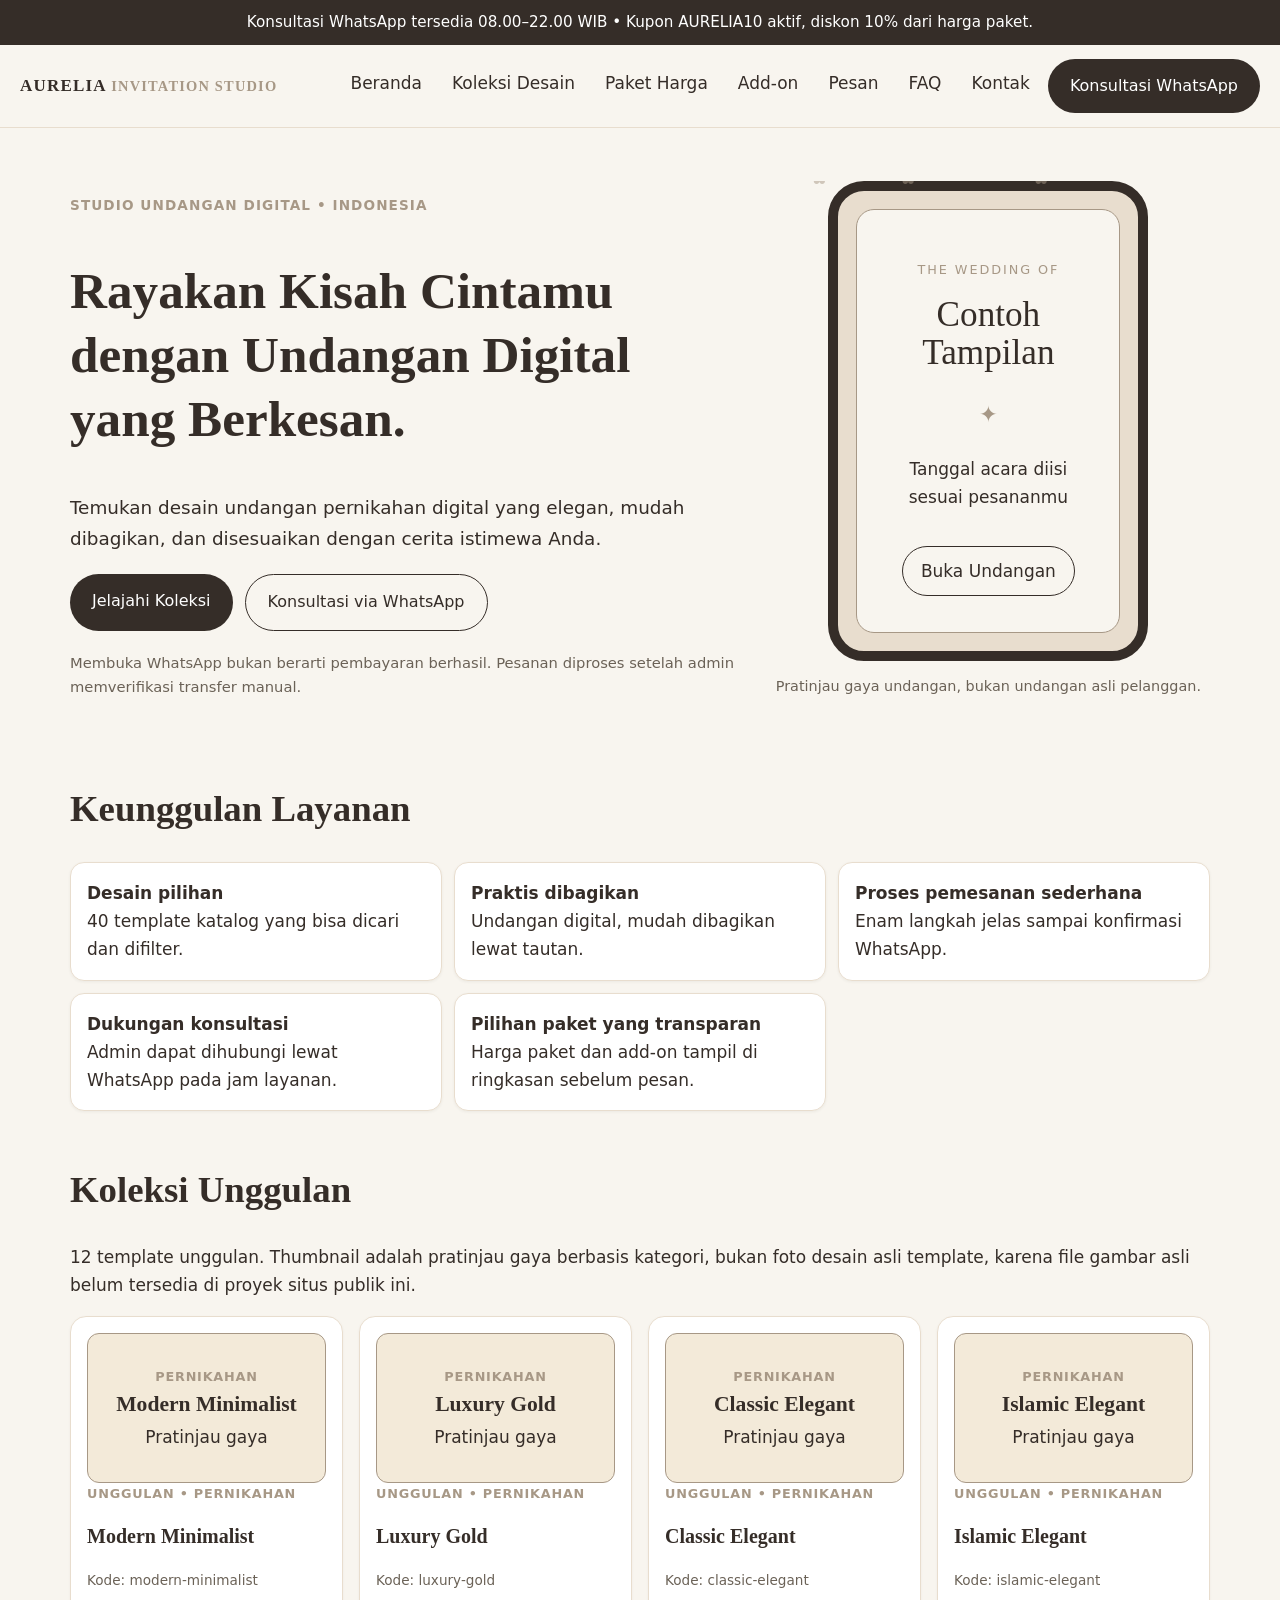
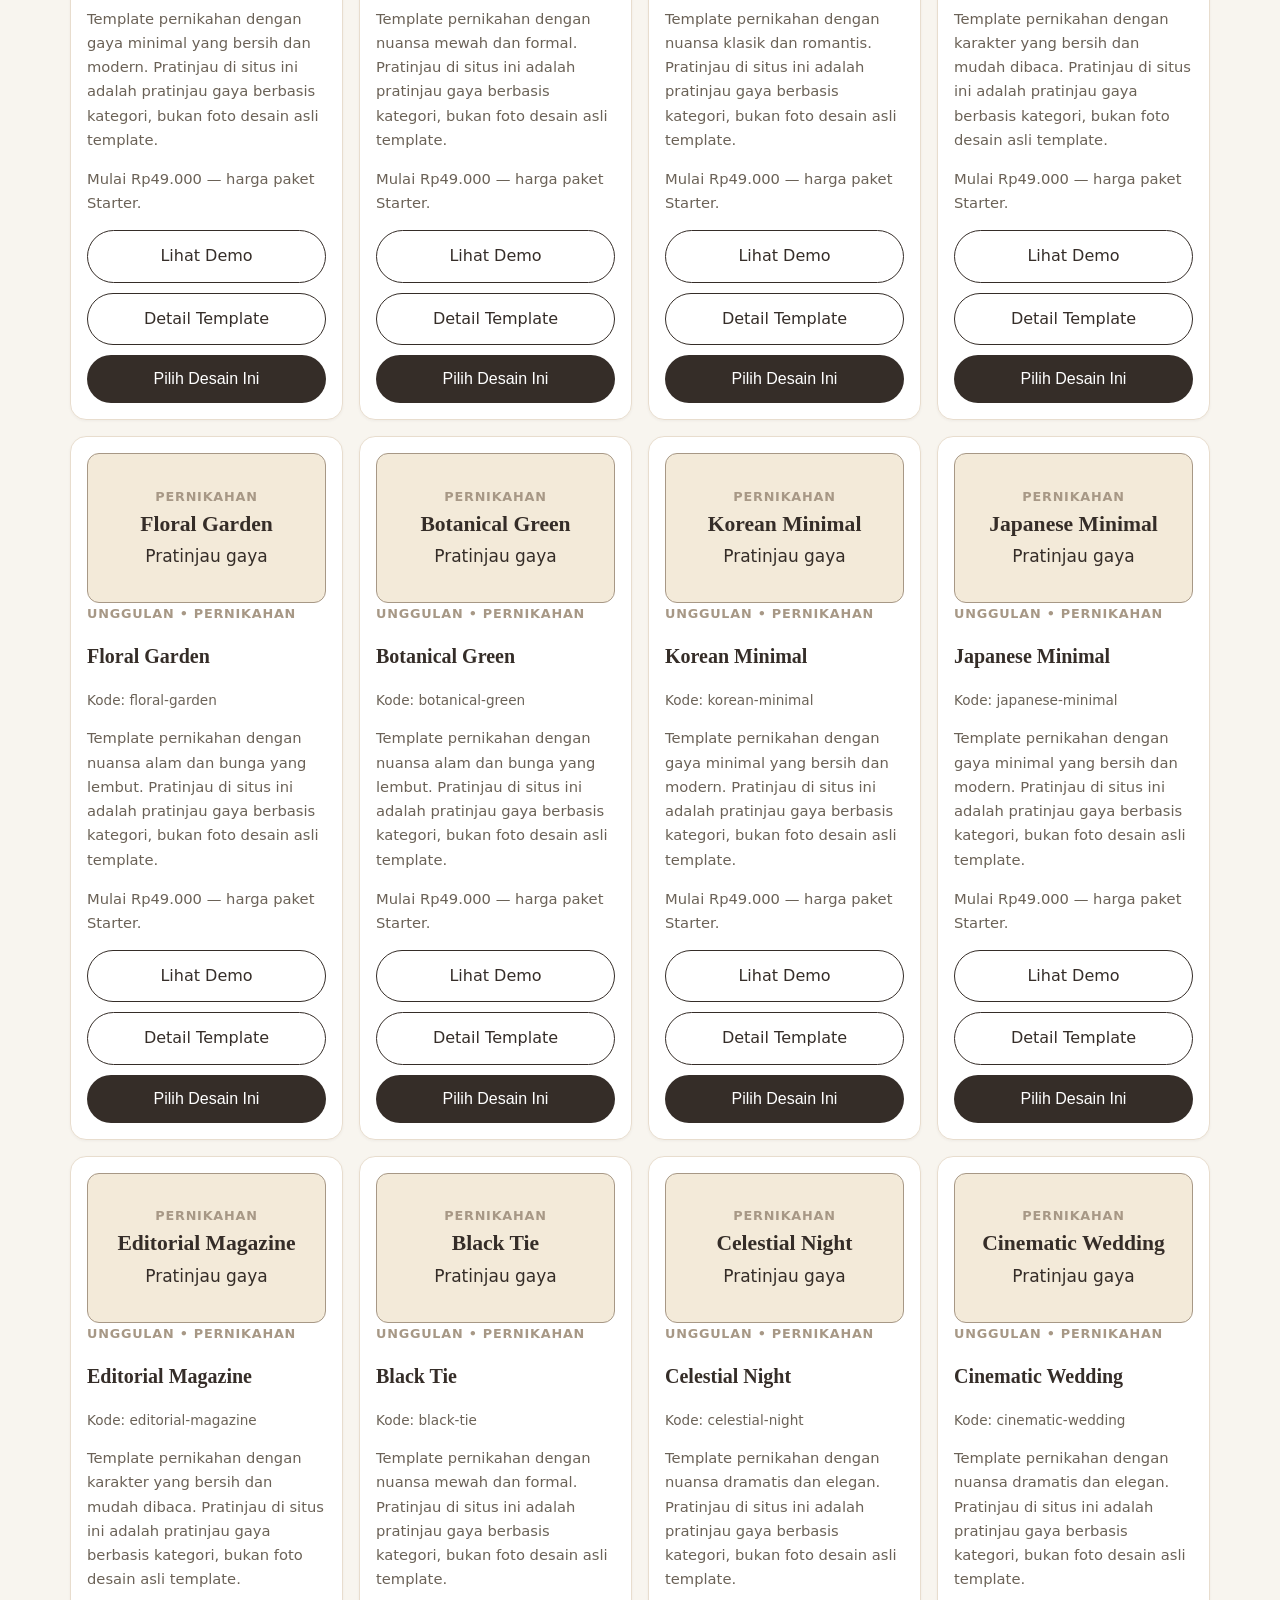
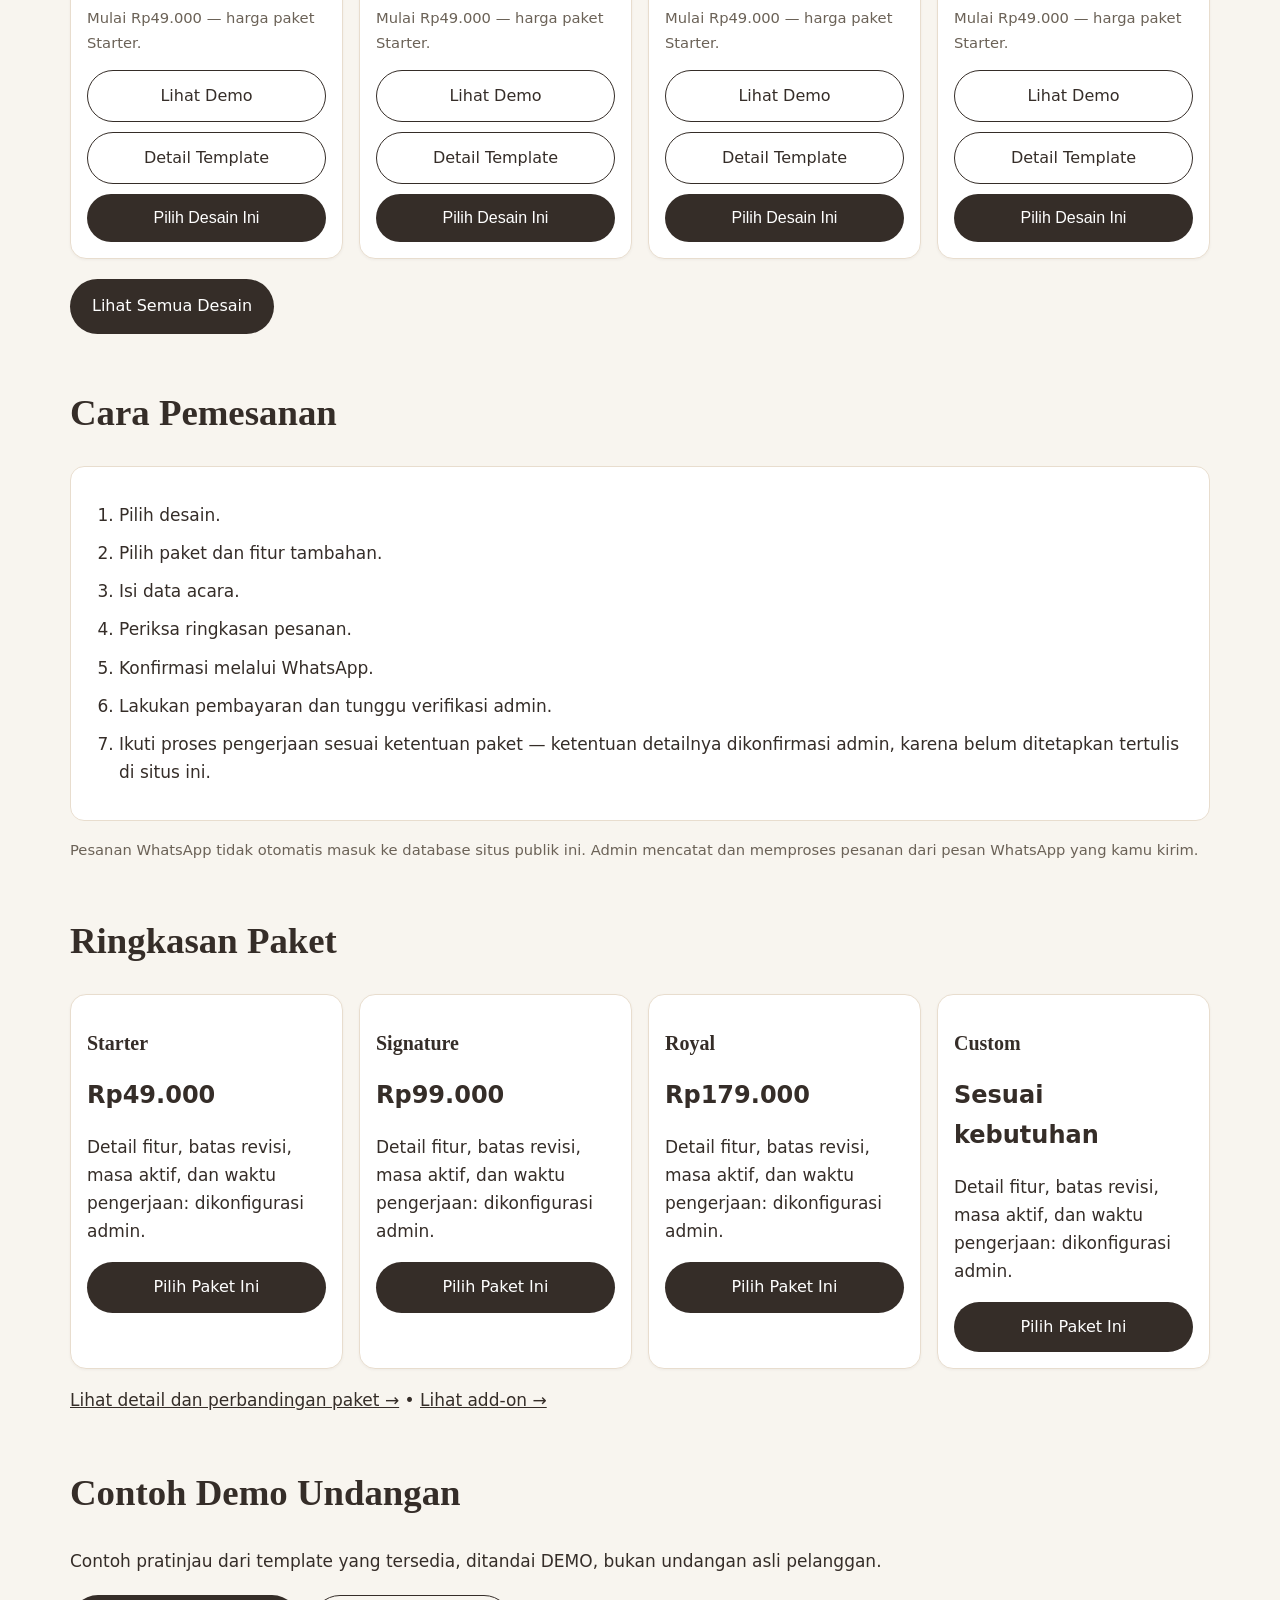
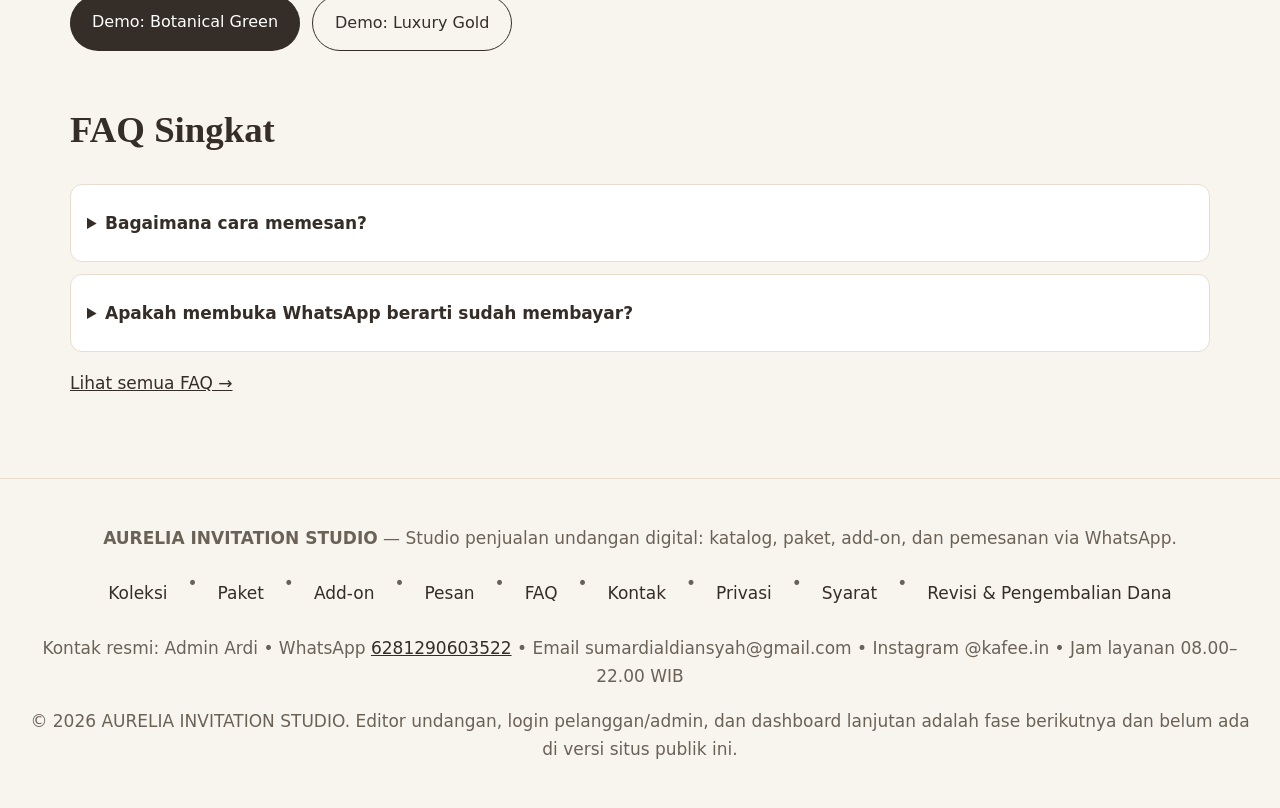
==== commit 1b0c1646: "Multi-page AURELIA: collections, detail, demo, pricing, addons, order, dan halaman kebijakan" ====
--- a/index.html
+++ b/index.html
@@ -1,55 +1,45 @@
 <!doctype html>
 <html lang="id">
 <head>
-<meta charset="utf-8">
-<meta name="viewport" content="width=device-width,initial-scale=1">
+<meta charset="utf-8"><meta name="viewport" content="width=device-width,initial-scale=1">
 <title>AURELIA INVITATION STUDIO — Undangan Digital Premium</title>
 <meta name="description" content="AURELIA INVITATION STUDIO: 40 template undangan digital, paket Starter Rp49.000, Signature Rp99.000, Royal Rp179.000, add-on, kupon AURELIA10, dan pemesanan via WhatsApp.">
 <link rel="canonical" href="https://aurelia-invitation-studio-public.vercel.app/">
 <meta property="og:title" content="AURELIA INVITATION STUDIO — Undangan Digital Premium">
-<meta property="og:description" content="Rayakan kisah cintamu dengan undangan digital yang berkesan. Pilih template, paket, dan pesan lewat WhatsApp.">
-<meta property="og:type" content="website">
-<meta property="og:url" content="https://aurelia-invitation-studio-public.vercel.app/">
+<meta property="og:description" content="Rayakan kisah cintamu dengan undangan digital yang berkesan.">
 <link rel="icon" href="data:image/svg+xml,%3Csvg xmlns='http://www.w3.org/2000/svg' viewBox='0 0 64 64'%3E%3Crect width='64' height='64' rx='14' fill='%23352D28'/%3E%3Ctext x='32' y='42' font-family='Georgia,serif' font-size='32' fill='%23E8DDCE' text-anchor='middle'%3EA%3C/text%3E%3C/svg%3E">
 <link rel="stylesheet" href="styles.css">
 </head>
 <body>
-<a class="skip" href="#koleksi">Lewati ke koleksi</a>
-<div class="announcement" role="note">Konsultasi WhatsApp tersedia 08.00–22.00 WIB • Kupon AURELIA10 aktif, diskon 10% dari harga paket.</div>
+<a class="skip" href="#unggulan">Lewati ke koleksi unggulan</a>
+<div class="announcement">Konsultasi WhatsApp tersedia 08.00–22.00 WIB • Kupon AURELIA10 aktif, diskon 10% dari harga paket.</div>
 <header class="top">
-  <div class="brand" aria-label="AURELIA INVITATION STUDIO">AURELIA <span>INVITATION STUDIO</span></div>
+  <div class="brand">AURELIA <span>INVITATION STUDIO</span></div>
   <button id="menu-btn" class="menu-btn" type="button" aria-expanded="false" aria-controls="main-nav">Menu</button>
   <nav id="main-nav" aria-label="Navigasi utama">
-    <a href="#beranda">Beranda</a><a href="#koleksi">Koleksi Desain</a><a href="#paket">Paket Harga</a><a href="#cara">Cara Pemesanan</a><a href="#faq">FAQ</a><a class="btn nav-cta" id="nav-wa" href="#">Konsultasi WhatsApp</a>
+    <a href="/">Beranda</a><a href="/collections">Koleksi Desain</a><a href="/pricing">Paket Harga</a><a href="/addons">Add-on</a><a href="/order">Pesan</a><a href="/faq">FAQ</a><a href="/contact">Kontak</a><a class="btn nav-cta wa-link" href="#">Konsultasi WhatsApp</a>
   </nav>
 </header>
-
-<main id="beranda">
+<main>
   <section class="hero" aria-labelledby="hero-title">
     <div class="hero-text">
       <p class="eyebrow">Studio undangan digital • Indonesia</p>
       <h1 id="hero-title">Rayakan Kisah Cintamu dengan Undangan Digital yang Berkesan.</h1>
       <p class="lead">Temukan desain undangan pernikahan digital yang elegan, mudah dibagikan, dan disesuaikan dengan cerita istimewa Anda.</p>
-      <div class="cta-row">
-        <a class="btn" href="#koleksi">Jelajahi Koleksi</a>
-        <a class="btn secondary" id="hero-wa" href="#">Konsultasi via WhatsApp</a>
-      </div>
+      <div class="cta-row"><a class="btn" href="/collections">Jelajahi Koleksi</a><a class="btn secondary wa-link" href="#">Konsultasi via WhatsApp</a></div>
       <p class="small">Membuka WhatsApp bukan berarti pembayaran berhasil. Pesanan diproses setelah admin memverifikasi transfer manual.</p>
     </div>
     <div class="hero-mock" aria-hidden="true">
+      <div class="petals"><span class="petal">✿</span><span class="petal">✿</span><span class="petal">✿</span></div>
       <div class="mock-phone"><div class="mock-card">
-        <p class="mock-eyebrow">The Wedding Of</p>
-        <p class="mock-names">Contoh<br>Tampilan</p>
-        <p class="mock-divider">✦</p>
-        <p class="mock-date">Tanggal acara diisi<br>sesuai pesananmu</p>
-        <span class="mock-btn">Buka Undangan</span>
+        <p class="mock-eyebrow">The Wedding Of</p><p class="mock-names">Contoh<br>Tampilan</p><p class="mock-divider">✦</p>
+        <p class="mock-date">Tanggal acara diisi<br>sesuai pesananmu</p><span class="mock-btn">Buka Undangan</span>
       </div></div>
       <p class="mock-caption">Pratinjau gaya undangan, bukan undangan asli pelanggan.</p>
     </div>
   </section>
 
-  <section aria-labelledby="unggul-title">
-    <h2 id="unggul-title">Keunggulan Layanan</h2>
+  <section class="reveal" aria-labelledby="unggul-title"><h2 id="unggul-title">Keunggulan Layanan</h2>
     <ul class="benefits">
       <li><strong>Desain pilihan</strong><span>40 template katalog yang bisa dicari dan difilter.</span></li>
       <li><strong>Praktis dibagikan</strong><span>Undangan digital, mudah dibagikan lewat tautan.</span></li>
@@ -59,224 +49,40 @@
     </ul>
   </section>
 
-  <section id="unggulan" aria-labelledby="unggulan-title">
-    <h2 id="unggulan-title">Koleksi Unggulan</h2>
-    <p>12 template unggulan dari katalog. Thumbnail di sini adalah pratinjau gaya, bukan gambar desain asli template, karena file gambar desain asli belum tersedia di proyek situs publik ini.</p>
+  <section id="unggulan" class="reveal" aria-labelledby="unggulan-title"><h2 id="unggulan-title">Koleksi Unggulan</h2>
+    <p>12 template unggulan. Thumbnail adalah pratinjau gaya berbasis kategori, bukan foto desain asli template, karena file gambar asli belum tersedia di proyek situs publik ini.</p>
     <div id="featured" class="grid catalog-grid"></div>
-    <div class="cta-row"><a class="btn" href="#koleksi">Lihat Semua Desain</a></div>
+    <div class="cta-row"><a class="btn" href="/collections">Lihat Semua Desain</a></div>
   </section>
 
-  <section id="cara" aria-labelledby="cara-title">
-    <h2 id="cara-title">Cara Pemesanan</h2>
-    <ol class="steps-list">
-      <li>Pilih desain.</li>
-      <li>Pilih paket dan fitur tambahan.</li>
-      <li>Isi data acara.</li>
-      <li>Periksa ringkasan pesanan.</li>
-      <li>Konfirmasi melalui WhatsApp.</li>
-      <li>Lakukan pembayaran dan tunggu verifikasi admin.</li>
-      <li>Ikuti proses pengerjaan sesuai ketentuan paket — ketentuan detailnya dikonfirmasi admin, karena belum ditetapkan tertulis di situs ini.</li>
-    </ol>
+  <section id="cara" class="reveal" aria-labelledby="cara-title"><h2 id="cara-title">Cara Pemesanan</h2>
+    <ol class="steps-list"><li>Pilih desain.</li><li>Pilih paket dan fitur tambahan.</li><li>Isi data acara.</li><li>Periksa ringkasan pesanan.</li><li>Konfirmasi melalui WhatsApp.</li><li>Lakukan pembayaran dan tunggu verifikasi admin.</li><li>Ikuti proses pengerjaan sesuai ketentuan paket — ketentuan detailnya dikonfirmasi admin, karena belum ditetapkan tertulis di situs ini.</li></ol>
     <p class="small">Pesanan WhatsApp tidak otomatis masuk ke database situs publik ini. Admin mencatat dan memproses pesanan dari pesan WhatsApp yang kamu kirim.</p>
   </section>
 
-  <section id="koleksi" aria-labelledby="koleksi-title">
-    <h2 id="koleksi-title">Koleksi Desain</h2>
-    <p>Semua 40 template yang sudah ada dipertahankan. Template yang kamu pilih tersimpan di perangkat ini, jadi tetap terpilih saat kamu kembali dari halaman demo ke katalog.</p>
-    <div id="selected-banner" class="note" hidden></div>
-    <div class="filters">
-      <label> Cari template
-        <input id="search" type="search" placeholder="Cari nama atau kode, misal Botanical…" aria-label="Cari template">
-      </label>
-      <label> Filter tema
-        <select id="category-filter" aria-label="Filter tema"></select>
-      </label>
-      <label> Urutkan
-        <select id="sort-filter" aria-label="Urutkan template">
-          <option value="featured">Unggulan dulu</option>
-          <option value="name">Nama A–Z</option>
-          <option value="category">Kategori</option>
-        </select>
-      </label>
-      <label class="check-label"><input id="featured-only" type="checkbox"> Hanya unggulan (12)</label>
-      <button id="reset-filters" class="btn secondary" type="button">Reset Filter</button>
-    </div>
-    <p class="small">Filter gaya dan warna tidak ditambahkan, karena metadata gaya dan warna tidak tersedia di data katalog saat ini. Hanya tema/kategori dan status unggulan yang benar-benar ada yang dipakai sebagai filter.</p>
-    <p id="result-count" class="small" aria-live="polite"></p>
-    <div id="templates" class="grid catalog-grid"></div>
+  <section class="reveal" aria-labelledby="paket-title"><h2 id="paket-title">Ringkasan Paket</h2>
+    <div id="packages" class="grid package-grid"></div>
+    <p><a href="/pricing">Lihat detail dan perbandingan paket →</a> • <a href="/addons">Lihat add-on →</a></p>
   </section>
 
-  <section id="paket" aria-labelledby="paket-title">
-    <h2 id="paket-title">Paket Harga</h2>
-    <p>Harga sama dengan data yang sudah berjalan. Label “Paling Populer” tidak ditampilkan, karena tidak ada data aktual yang mendukungnya. Detail fitur, batas revisi, masa aktif, dan waktu pengerjaan yang belum ditetapkan ditandai “Dikonfigurasi admin”, bukan dikarang.</p>
-    <div id="packages" class="grid package-grid"></div>
-    <div class="table-wrap">
-      <table aria-label="Perbandingan paket">
-        <thead><tr><th scope="col">Perbandingan</th><th scope="col">Starter</th><th scope="col">Signature</th><th scope="col">Royal</th><th scope="col">Custom</th></tr></thead>
-        <tbody>
-          <tr><th scope="row">Harga</th><td>Rp49.000</td><td>Rp99.000</td><td>Rp179.000</td><td>Sesuai kebutuhan</td></tr>
-          <tr><th scope="row">Tingkat harga</th><td>Dasar</td><td>Menengah</td><td>Tertinggi dari paket tetap</td><td>Dihitung admin</td></tr>
-          <tr><th scope="row">Pemesanan via WhatsApp</th><td>Ya</td><td>Ya</td><td>Ya</td><td>Ya</td></tr>
-          <tr><th scope="row">Add-on bisa ditambah</th><td>Ya</td><td>Ya</td><td>Ya</td><td>Ya</td></tr>
-          <tr><th scope="row">Kupon AURELIA10 (10% dari harga paket)</th><td>Berlaku</td><td>Berlaku</td><td>Berlaku</td><td>Diskon 0 karena harga paket 0; konfirmasi admin</td></tr>
-          <tr><th scope="row">Detail fitur, batas revisi, masa aktif, waktu pengerjaan</th><td colspan="4">Dikonfigurasi admin — belum ditentukan di situs ini, jadi tidak ditulis sebagai janji.</td></tr>
-        </tbody>
-      </table>
-    </div>
-    <p><a href="#pesan">Lanjut ke form pemesanan →</a></p>
+  <section class="reveal" aria-labelledby="contoh-title"><h2 id="contoh-title">Contoh Demo Undangan</h2>
+    <p>Contoh pratinjau dari template yang tersedia, ditandai DEMO, bukan undangan asli pelanggan.</p>
+    <div class="cta-row"><a class="btn" href="/demo/botanical-green">Demo: Botanical Green</a><a class="btn secondary" href="/demo/luxury-gold">Demo: Luxury Gold</a></div>
   </section>
 
-  <section id="addon" aria-labelledby="addon-title">
-    <h2 id="addon-title">Add-on</h2>
-    <p>Harga add-on sama dengan data yang ada. Deskripsinya menjelaskan nama add-on itu sendiri, tanpa menambah batas atau janji yang belum ditentukan.</p>
-    <div id="addons" class="grid addon-grid"></div>
-  </section>
-
-  <section id="contoh" aria-labelledby="contoh-title">
-    <h2 id="contoh-title">Contoh Hasil Undangan</h2>
-    <p>Hanya contoh pratinjau dari template yang tersedia yang ditampilkan di sini. Ini bukan undangan asli pelanggan dan bukan klaim bahwa editor interaktif sudah berjalan.</p>
-    <div class="cta-row"><a class="btn" href="demo.html?template=botanical-green">Lihat Contoh: Botanical Green</a><a class="btn secondary" href="demo.html?template=luxury-gold">Lihat Contoh: Luxury Gold</a></div>
-  </section>
-
-  <section id="pesan" aria-labelledby="pesan-title">
-    <h2 id="pesan-title">Form Pemesanan</h2>
-    <p id="step-indicator" class="steps" aria-live="polite"></p>
-    <form id="order-form" novalidate>
-      <div class="step" data-step="1">
-        <h3>Langkah 1 — Pilih Desain</h3>
-        <label> Template *
-          <select id="order-template" required></select>
-        </label>
-        <p class="small">Tidak menemukan yang cocok? Kembali ke <a href="#koleksi">koleksi</a> dan tekan “Pilih Desain Ini”.</p>
-      </div>
-      <div class="step" data-step="2" hidden>
-        <h3>Langkah 2 — Pilih Paket</h3>
-        <label> Paket *
-          <select id="order-package" required></select>
-        </label>
-        <div id="package-cards" class="grid package-grid"></div>
-      </div>
-      <div class="step" data-step="3" hidden>
-        <h3>Langkah 3 — Pilih Add-on</h3>
-        <fieldset>
-          <legend>Add-on (opsional, bisa pilih lebih dari satu)</legend>
-          <div id="order-addons" class="addon-checks"></div>
-        </fieldset>
-      </div>
-      <div class="step" data-step="4" hidden>
-        <h3>Langkah 4 — Informasi Pemesan dan Acara</h3>
-        <div class="form-grid">
-          <label> Nama pemesan *
-            <input id="order-name" type="text" autocomplete="name" required placeholder="Nama lengkap">
-            <span class="field-error" id="err-name"></span>
-          </label>
-          <label> Nomor WhatsApp *
-            <input id="order-phone" type="tel" autocomplete="tel" required placeholder="Contoh: 0812xxxx atau 62812xxxx">
-            <span class="field-error" id="err-phone"></span>
-          </label>
-          <label> Nama pasangan (opsional)
-            <input id="order-couple" type="text" placeholder="Nama pasangan">
-          </label>
-          <label> Tanggal acara (opsional)
-            <input id="order-date" type="date">
-            <span class="field-error" id="err-date"></span>
-          </label>
-          <label> Waktu acara (opsional)
-            <input id="order-time" type="time">
-          </label>
-          <label> Lokasi acara (opsional)
-            <input id="order-location" type="text" placeholder="Nama tempat / kota">
-          </label>
-        </div>
-        <label> Alamat atau tautan peta (opsional)
-          <input id="order-map" type="text" placeholder="Alamat lengkap atau tautan Google Maps">
-        </label>
-        <label> Detail acara tambahan (opsional)
-          <textarea id="order-detail" rows="3" placeholder="Rangkaian acara, dress code, atau info lain."></textarea>
-        </label>
-        <label> Catatan khusus (opsional)
-          <textarea id="order-note" rows="3" placeholder="Pertanyaan singkat untuk admin."></textarea>
-        </label>
-      </div>
-      <div class="step" data-step="5" hidden>
-        <h3>Langkah 5 — Tinjau Ringkasan</h3>
-        <label> Kupon (opsional)
-          <input id="order-coupon" type="text" placeholder="Contoh: AURELIA10" autocomplete="off">
-        </label>
-        <button id="apply-coupon" class="btn secondary" type="button">Terapkan Kupon</button>
-        <p id="coupon-status" class="small" aria-live="polite"></p>
-        <div class="summary" aria-labelledby="ringkasan-title">
-          <h3 id="ringkasan-title">Ringkasan Pesanan</h3>
-          <dl id="order-summary"></dl>
-          <p id="order-total"></p>
-          <p class="small" id="custom-note" hidden>Paket Custom: harga paket dihitung admin sesuai kebutuhan. Total di atas baru mencakup add-on yang dipilih, belum harga paket Custom.</p>
-        </div>
-      </div>
-      <div class="step" data-step="6" hidden>
-        <h3>Langkah 6 — Lanjutkan ke WhatsApp</h3>
-        <div class="summary">
-          <dl id="final-summary"></dl>
-          <p id="final-total"></p>
-        </div>
-        <p>Tekan tombol WhatsApp di bawah. WhatsApp akan terbuka dengan pesan yang sudah terisi dari pesanan terkini. Kamu tetap harus menekan Kirim di WhatsApp. Pesan tidak terkirim otomatis, dan pesanan tidak dianggap berhasil hanya karena WhatsApp terbuka.</p>
-        <button id="copy-summary" class="btn secondary" type="button">Salin Ringkasan (Cadangan)</button>
-        <p id="copy-status" class="small" aria-live="polite"></p>
-        <button id="order-btn" class="btn big" type="submit">Lanjutkan ke WhatsApp</button>
-        <h3>Pembayaran transfer manual</h3>
-        <p>Bank BCA • Nomor rekening 6881131649 • Atas nama Sumardi. Setelah transfer, kirim bukti pembayaran lewat WhatsApp ke admin untuk diverifikasi sebelum pesanan diproses.</p>
-      </div>
-      <p id="form-error" class="error" role="alert" hidden></p>
-      <div class="step-nav">
-        <button id="prev-btn" class="btn secondary" type="button" hidden>Kembali</button>
-        <button id="next-btn" class="btn" type="button">Lanjut</button>
-      </div>
-    </form>
-  </section>
-
-  <section id="faq" aria-labelledby="faq-title">
-    <h2 id="faq-title">FAQ</h2>
-    <details><summary>Bagaimana cara memesan?</summary><p>Pilih desain, paket, dan add-on, isi data pemesan dan acara, periksa ringkasan, lalu konfirmasi lewat WhatsApp dan tekan Kirim di WhatsApp.</p></details>
-    <details><summary>Bagaimana cara pembayaran?</summary><p>Transfer manual ke rekening yang tercantum di form pemesanan. Kirim bukti transfer lewat WhatsApp, lalu tunggu verifikasi admin. Tidak ada payment gateway otomatis di situs ini.</p></details>
-    <details><summary>Berapa lama waktu pengerjaan?</summary><p>Belum ditetapkan secara tertulis di situs ini. Konfirmasi waktu pengerjaan dengan admin lewat WhatsApp sebelum transfer, sesuai ketentuan paket yang kamu pilih.</p></details>
-    <details><summary>Bagaimana kebijakan revisi?</summary><p>Belum ditentukan secara spesifik di situs ini. Konfirmasi batas dan ketentuan revisi dengan admin sebelum transfer.</p></details>
-    <details><summary>Berapa lama masa aktif undangan?</summary><p>Belum ditentukan secara spesifik di situs ini, kecuali untuk add-on Perpanjangan Masa Aktif yang memperpanjang masa aktif undangan yang sudah berjalan. Konfirmasi masa aktif dengan admin.</p></details>
-    <details><summary>Apakah kupon AURELIA10 masih berlaku?</summary><p>Ya, kupon AURELIA10 aktif dan memberi diskon 10% dari harga paket. Tidak ada minimum pembelian atau masa berlaku yang tercantum di data saat ini; jika admin menetapkan ketentuan baru, konfirmasi lewat WhatsApp.</p></details>
-    <details><summary>Apakah ada testimoni pelanggan?</summary><p>Belum ada testimoni pelanggan nyata yang ditampilkan di situs ini. Bagian testimoni tidak ditambahkan sampai ada testimoni dari pelanggan nyata.</p></details>
-    <details><summary>Bagaimana dukungan setelah pemesanan?</summary><p>Hubungi admin lewat WhatsApp pada jam layanan 08.00–22.00 WIB, atau lewat email yang tercantum di kontak resmi.</p></details>
-  </section>
-
-  <section id="kebijakan" aria-labelledby="kebijakan-title">
-    <h2 id="kebijakan-title">Kebijakan Privasi, Syarat, Revisi, dan Pengembalian Dana</h2>
-    <h3>Kebijakan privasi</h3>
-    <p>Data yang kamu isi di form pemesanan hanya dipakai untuk menyiapkan pesan WhatsApp ke admin. Situs ini tidak memakai payment gateway, tidak menyimpan kartu, dan tidak menyimpan kata sandi atau kode verifikasi apa pun di halaman ini. Jangan mengirim kata sandi atau kode verifikasi lewat form ini. Analytics belum terhubung di situs ini, jadi tidak ada data pemesanan yang dikirim ke layanan analytics.</p>
-    <h3>Syarat dan ketentuan</h3>
-    <p>Harga yang tampil adalah harga paket dan add-on yang berlaku di situs ini. Total akhir di ringkasan dihitung dari harga paket + add-on − diskon kupon yang berlaku. Jika ada perbedaan, admin mengonfirmasi total final lewat WhatsApp sebelum pembayaran diproses.</p>
-    <h3>Kebijakan revisi</h3>
-    <p>Belum ditentukan secara tertulis di situs ini. Konfirmasi ketentuan revisi dengan admin sebelum transfer.</p>
-    <h3>Kebijakan pembatalan dan pengembalian dana</h3>
-    <p>Belum ditentukan secara tertulis di situs ini. Konfirmasi ketentuan pembatalan dan pengembalian dana dengan admin sebelum transfer, terutama setelah pembayaran diverifikasi atau pengerjaan dimulai.</p>
-    <h3>Cara pembayaran</h3>
-    <p>Transfer manual ke Bank BCA atas nama Sumardi, dengan bukti dikirim lewat WhatsApp untuk diverifikasi admin. Tidak ada pembayaran otomatis di situs ini.</p>
+  <section class="reveal" aria-labelledby="faq-title"><h2 id="faq-title">FAQ Singkat</h2>
+    <details><summary>Bagaimana cara memesan?</summary><p>Pilih desain, paket, dan add-on, isi data, periksa ringkasan, lalu konfirmasi lewat WhatsApp dan tekan Kirim di WhatsApp.</p></details>
+    <details><summary>Apakah membuka WhatsApp berarti sudah membayar?</summary><p>Tidak. Pembayaran lewat transfer manual dan diproses setelah admin memverifikasi bukti transfer.</p></details>
+    <p><a href="/faq">Lihat semua FAQ →</a></p>
   </section>
 </main>
-
 <footer>
   <p><strong>AURELIA INVITATION STUDIO</strong> — Studio penjualan undangan digital: katalog, paket, add-on, dan pemesanan via WhatsApp.</p>
-  <nav aria-label="Navigasi footer">
-    <a href="#koleksi">Koleksi Desain</a> • <a href="#paket">Paket Harga</a> • <a href="#cara">Cara Pemesanan</a> • <a href="#faq">FAQ</a> • <a href="#kebijakan">Kebijakan Privasi &amp; Syarat</a>
-  </nav>
-  <p>Kontak resmi: Admin Ardi • WhatsApp <a id="contact-wa" href="#">6281290603522</a> • Email sumardialdiansyah@gmail.com • Instagram @kafee.in • Jam layanan 08.00–22.00 WIB</p>
-  <p>© <span id="copyright-year"></span> AURELIA INVITATION STUDIO. Editor undangan, login pelanggan/admin, dan dashboard lanjutan adalah fase berikutnya dan belum ada di versi situs publik ini.</p>
+  <nav aria-label="Navigasi footer"><a href="/collections">Koleksi</a> • <a href="/pricing">Paket</a> • <a href="/addons">Add-on</a> • <a href="/order">Pesan</a> • <a href="/faq">FAQ</a> • <a href="/contact">Kontak</a> • <a href="/privacy">Privasi</a> • <a href="/terms">Syarat</a> • <a href="/revision">Revisi &amp; Pengembalian Dana</a></nav>
+  <p>Kontak resmi: Admin Ardi • WhatsApp <a class="contact-wa" href="#"></a> • Email sumardialdiansyah@gmail.com • Instagram @kafee.in • Jam layanan 08.00–22.00 WIB</p>
+  <p>© <span class="copyright-year"></span> AURELIA INVITATION STUDIO. Editor undangan, login pelanggan/admin, dan dashboard lanjutan adalah fase berikutnya dan belum ada di versi situs publik ini.</p>
 </footer>
-
-<div id="demo-modal" class="modal" hidden role="dialog" aria-modal="true" aria-labelledby="demo-title">
-  <div class="modal-box">
-    <button id="demo-close" class="btn secondary" type="button" aria-label="Tutup demo">Tutup</button>
-    <div id="demo-content"></div>
-    <button id="demo-select" class="btn big" type="button">Pesan Template Ini</button>
-  </div>
-</div>
-
-<script src="app.js"></script>
+<script src="data.js"></script><script src="site.js"></script><script src="gallery.js"></script>
+<script>document.addEventListener("DOMContentLoaded", () => { if (window.renderFeatured) renderFeatured(); if (window.renderPackages) renderPackages(); });</script>
 </body>
 </html>
--- a/styles.css
+++ b/styles.css
@@ -1,11 +1,13 @@
-:root{--ivory:#F8F5EF;--beige:#E8DDCE;--taupe:#A79886;--espresso:#352D28;--sage:#A7AD99;--white:#FFFFFF;--ink:#352D28;--muted:#6b6257;--line:#E8DDCE;--gold:#A79886}
+:root{--ivory:#F8F5EF;--beige:#E8DDCE;--taupe:#A79886;--espresso:#352D28;--sage:#A7AD99;--white:#FFFFFF;--ink:#352D28;--muted:#6b6257;--line:#E8DDCE}
 *{box-sizing:border-box}
 body{font-family:system-ui,-apple-system,"Segoe UI",Roboto,Arial,sans-serif;background:var(--ivory);color:var(--ink);margin:0;line-height:1.65;font-size:17px}
+body.page-in{animation:pageFade .35s ease both}
+@keyframes pageFade{from{opacity:0;transform:translateY(6px)}to{opacity:1;transform:none}}
 h1,h2,h3{font-family:Georgia,"Times New Roman",serif;line-height:1.25}
-h1{font-size:clamp(1.9rem,6vw,3.2rem)}h2{font-size:clamp(1.6rem,4vw,2.3rem);margin-top:64px}h3{font-size:1.25rem}
+h1{font-size:clamp(1.9rem,6vw,3.2rem)}h2{font-size:clamp(1.6rem,4vw,2.3rem);margin-top:56px}h3{font-size:1.25rem}
 a{color:var(--espresso)}a:focus-visible,button:focus-visible,input:focus-visible,select:focus-visible,textarea:focus-visible,summary:focus-visible{outline:3px solid var(--taupe);outline-offset:3px}
 .skip{position:absolute;left:-999px}.skip:focus{left:16px;top:16px;background:var(--white);padding:10px;z-index:20}
-.announcement{background:var(--espresso);color:var(--white);text-align:center;padding:10px 16px;font-size:.95rem}
+.announcement{background:var(--espresso);color:#fff;text-align:center;padding:10px 16px;font-size:.95rem}
 .top{position:sticky;top:0;z-index:10;display:flex;flex-wrap:wrap;gap:12px;justify-content:space-between;align-items:center;padding:14px 20px;background:rgba(248,245,239,.97);border-bottom:1px solid var(--line)}
 .brand{font-family:Georgia,serif;font-weight:bold;letter-spacing:.07em}.brand span{color:var(--taupe);font-size:.85em}
 .menu-btn{display:inline-block;background:transparent;border:1px solid var(--espresso);border-radius:999px;padding:10px 16px;min-height:48px}
@@ -15,31 +17,38 @@
 .hero{display:grid;gap:32px;align-items:center;padding:32px 0 16px}
 .eyebrow{color:var(--taupe);text-transform:uppercase;letter-spacing:.08em;font-size:.85rem;font-weight:700}
 .lead{font-size:1.15rem}
-.btn{display:inline-block;background:var(--espresso);color:#fff;padding:14px 22px;border-radius:999px;text-decoration:none;border:0;cursor:pointer;font-size:1rem;min-height:48px;transition:opacity .15s ease}
-.btn:hover{opacity:.92}.btn:disabled{opacity:.55;cursor:not-allowed}
+.btn{display:inline-block;background:var(--espresso);color:#fff;padding:14px 22px;border-radius:999px;text-decoration:none;border:0;cursor:pointer;font-size:1rem;min-height:48px;transition:transform .15s ease,opacity .15s ease}
+.btn:hover{transform:translateY(-1px);opacity:.94}.btn:active{transform:scale(.98)}.btn:disabled{opacity:.55;cursor:not-allowed}
 .btn.secondary{background:transparent;color:var(--espresso);border:1px solid var(--espresso)}
 .btn.big{width:100%;text-align:center}
 .cta-row{display:flex;flex-wrap:wrap;gap:12px;margin:20px 0}
 .benefits{list-style:none;padding:0;display:grid;gap:12px;margin:24px 0}
 .benefits li{background:var(--white);border:1px solid var(--line);border-radius:14px;padding:16px;box-shadow:0 1px 3px rgba(53,45,40,.06)}
 .benefits strong,.benefits span{display:block}
-.steps-list{background:var(--white);border:1px solid var(--line);border-radius:14px;padding:24px 24px 24px 48px}
-.steps-list li{margin:10px 0}
-.hero-mock{display:flex;flex-direction:column;align-items:center}
-.mock-phone{width:min(320px,86vw);border:10px solid var(--espresso);border-radius:36px;padding:18px;background:var(--beige)}
+.steps-list{background:var(--white);border:1px solid var(--line);border-radius:14px;padding:24px 24px 24px 48px}.steps-list li{margin:10px 0}
+.hero-mock{display:flex;flex-direction:column;align-items:center;position:relative}
+.mock-phone{width:min(320px,86vw);border:10px solid var(--espresso);border-radius:36px;padding:18px;background:var(--beige);animation:floaty 5s ease-in-out infinite}
+@keyframes floaty{0%,100%{transform:translateY(0)}50%{transform:translateY(-8px)}}
 .mock-card{background:var(--ivory);border:1px solid var(--taupe);border-radius:18px;text-align:center;padding:36px 20px}
 .mock-eyebrow{text-transform:uppercase;letter-spacing:.15em;font-size:.8rem;color:var(--taupe)}
 .mock-names{font-family:Georgia,serif;font-size:2.2rem;line-height:1.1;margin:16px 0}
 .mock-divider{color:var(--taupe);font-size:1.4rem}.mock-btn{display:inline-block;margin-top:18px;border:1px solid var(--espresso);border-radius:999px;padding:10px 18px}
 .mock-caption{color:var(--muted);font-size:.9rem;text-align:center}
+.petals{position:absolute;inset:0;overflow:hidden;pointer-events:none}
+.petal{position:absolute;top:-20px;font-size:20px;color:var(--taupe);opacity:.5;animation:petalFall 9s linear infinite}
+.petal:nth-child(2){left:30%;animation-delay:2s}.petal:nth-child(3){left:60%;animation-delay:4s}.petal:nth-child(1){left:10%}
+@keyframes petalFall{to{transform:translateY(420px) rotate(180deg);opacity:0}}
+.reveal{opacity:0;transform:translateY(10px);transition:opacity .4s ease,transform .4s ease}.reveal.revealed{opacity:1;transform:none}
 .filters{display:grid;gap:16px;margin:20px 0}
 .grid{display:grid;gap:16px;margin-top:16px}
 .catalog-grid{grid-template-columns:repeat(2,minmax(0,1fr))}
 .package-grid,.addon-grid{grid-template-columns:1fr}
-.card{background:var(--white);border:1px solid var(--line);border-radius:16px;padding:16px;overflow:hidden;box-shadow:0 1px 3px rgba(53,45,40,.05);transition:transform .15s ease,box-shadow .15s ease}
-.card.selected{border:2px solid var(--sage)}
-.template-thumb{height:150px;border-radius:12px;background:var(--beige);border:1px solid var(--taupe);display:flex;flex-direction:column;justify-content:center;align-items:center;text-align:center;padding:12px}
+.card{background:var(--white);border:1px solid var(--line);border-radius:16px;padding:16px;overflow:hidden;box-shadow:0 1px 3px rgba(53,45,40,.05);transition:transform .18s ease,box-shadow .18s ease}
+.card:hover{transform:translateY(-3px);box-shadow:0 6px 18px rgba(53,45,40,.10)}
+.card.selected{border:2px solid var(--sage);transform:scale(1.02)}
+.template-thumb{height:150px;border-radius:12px;background:var(--beige);border:1px solid var(--taupe);display:flex;flex-direction:column;justify-content:center;align-items:center;text-align:center;padding:12px;overflow:hidden}
 .template-thumb strong{font-family:Georgia,serif;font-size:1.35rem}
+.thumb-pernikahan{background:#F3EAD9}.thumb-engagement{background:#EDE7E0}.thumb-lamaran{background:#E8DDCE}.thumb-khitanan{background:#E6EDE3}.thumb-aqiqah{background:#EAF0E6}.thumb-ulang-tahun-anak{background:#FDF0E6}.thumb-ulang-tahun-dewasa{background:#EFE8E2}.thumb-graduation{background:#E8E4DD}.thumb-anniversary{background:#F1E8E0}.thumb-baby-shower{background:#EAF0EA}.thumb-gender-reveal{background:#EFEAF0}.thumb-corporate-event{background:#E9E9E9}.thumb-seminar-dan-webinar{background:#EDEDED}.thumb-grand-opening{background:#F3EAD9}.thumb-reuni{background:#EDE7D8}.thumb-acara-komunitas{background:#E6EDE3}.thumb-undangan-acara-keluarga{background:#F3EAD9}
 .tag{font-size:.8rem;color:var(--taupe);text-transform:uppercase;letter-spacing:.06em;font-weight:700}
 .code{font-size:.85rem;color:var(--muted);word-break:break-all}
 .price{font-size:1.5rem;font-weight:800}
@@ -64,12 +73,13 @@
 .modal[hidden]{display:none !important}
 .modal-box{background:var(--ivory);border-radius:18px;max-width:520px;width:100%;padding:20px;max-height:calc(100vh - 40px);overflow:auto}
 .demo-phone{border:8px solid var(--espresso);border-radius:28px;background:var(--beige);padding:16px;text-align:center;margin:16px 0}
+.demo-cover{position:relative;overflow:hidden}
+.demo-ribbon{font-size:2rem;transition:transform .3s ease}
+.demo-cover.opened .demo-ribbon{transform:translateY(-40px) rotate(-20deg);opacity:0}
+.demo-body{animation:pageFade .35s ease both}
+.envelope{border:1px dashed var(--taupe);border-radius:14px;padding:16px;text-align:center;background:var(--white)}
 footer{border-top:1px solid var(--line);padding:28px;text-align:center;color:var(--muted)}footer nav{display:flex;justify-content:center;flex-wrap:wrap;gap:8px}
-@media(max-width:380px){
-  body{font-size:16px}main{padding:16px 12px 48px}.card{padding:12px}.template-thumb{height:130px}.template-thumb strong{font-size:1.15rem}
-}
-@media(min-width:700px){
-  .menu-btn{display:none}nav{display:flex;flex-basis:auto}.hero{grid-template-columns:1.2fr .8fr}.catalog-grid{grid-template-columns:repeat(3,minmax(0,1fr))}.package-grid,.addon-grid{grid-template-columns:repeat(2,minmax(0,1fr))}.filters{grid-template-columns:1.4fr 1fr 1fr;align-items:end}.form-grid{grid-template-columns:1fr 1fr}.addon-checks{grid-template-columns:1fr 1fr}.benefits{grid-template-columns:repeat(2,1fr)}
-}
+@media(max-width:380px){body{font-size:16px}main{padding:16px 12px 48px}.card{padding:12px}.template-thumb{height:130px}.template-thumb strong{font-size:1.15rem}}
+@media(min-width:700px){.menu-btn{display:none}nav{display:flex;flex-basis:auto}.hero{grid-template-columns:1.2fr .8fr}.catalog-grid{grid-template-columns:repeat(3,minmax(0,1fr))}.package-grid,.addon-grid{grid-template-columns:repeat(2,minmax(0,1fr))}.filters{grid-template-columns:1.4fr 1fr 1fr;align-items:end}.form-grid{grid-template-columns:1fr 1fr}.addon-checks{grid-template-columns:1fr 1fr}.benefits{grid-template-columns:repeat(2,1fr)}}
 @media(min-width:1024px){.catalog-grid{grid-template-columns:repeat(4,minmax(0,1fr))}.package-grid{grid-template-columns:repeat(4,minmax(0,1fr))}.addon-grid{grid-template-columns:repeat(3,minmax(0,1fr))}.benefits{grid-template-columns:repeat(3,1fr)}}
-@media(prefers-reduced-motion:reduce){*{scroll-behavior:auto!important;transition:none!important}}
+@media(prefers-reduced-motion:reduce){*{animation:none!important;transition:none!important;scroll-behavior:auto!important}.reveal{opacity:1;transform:none}}
